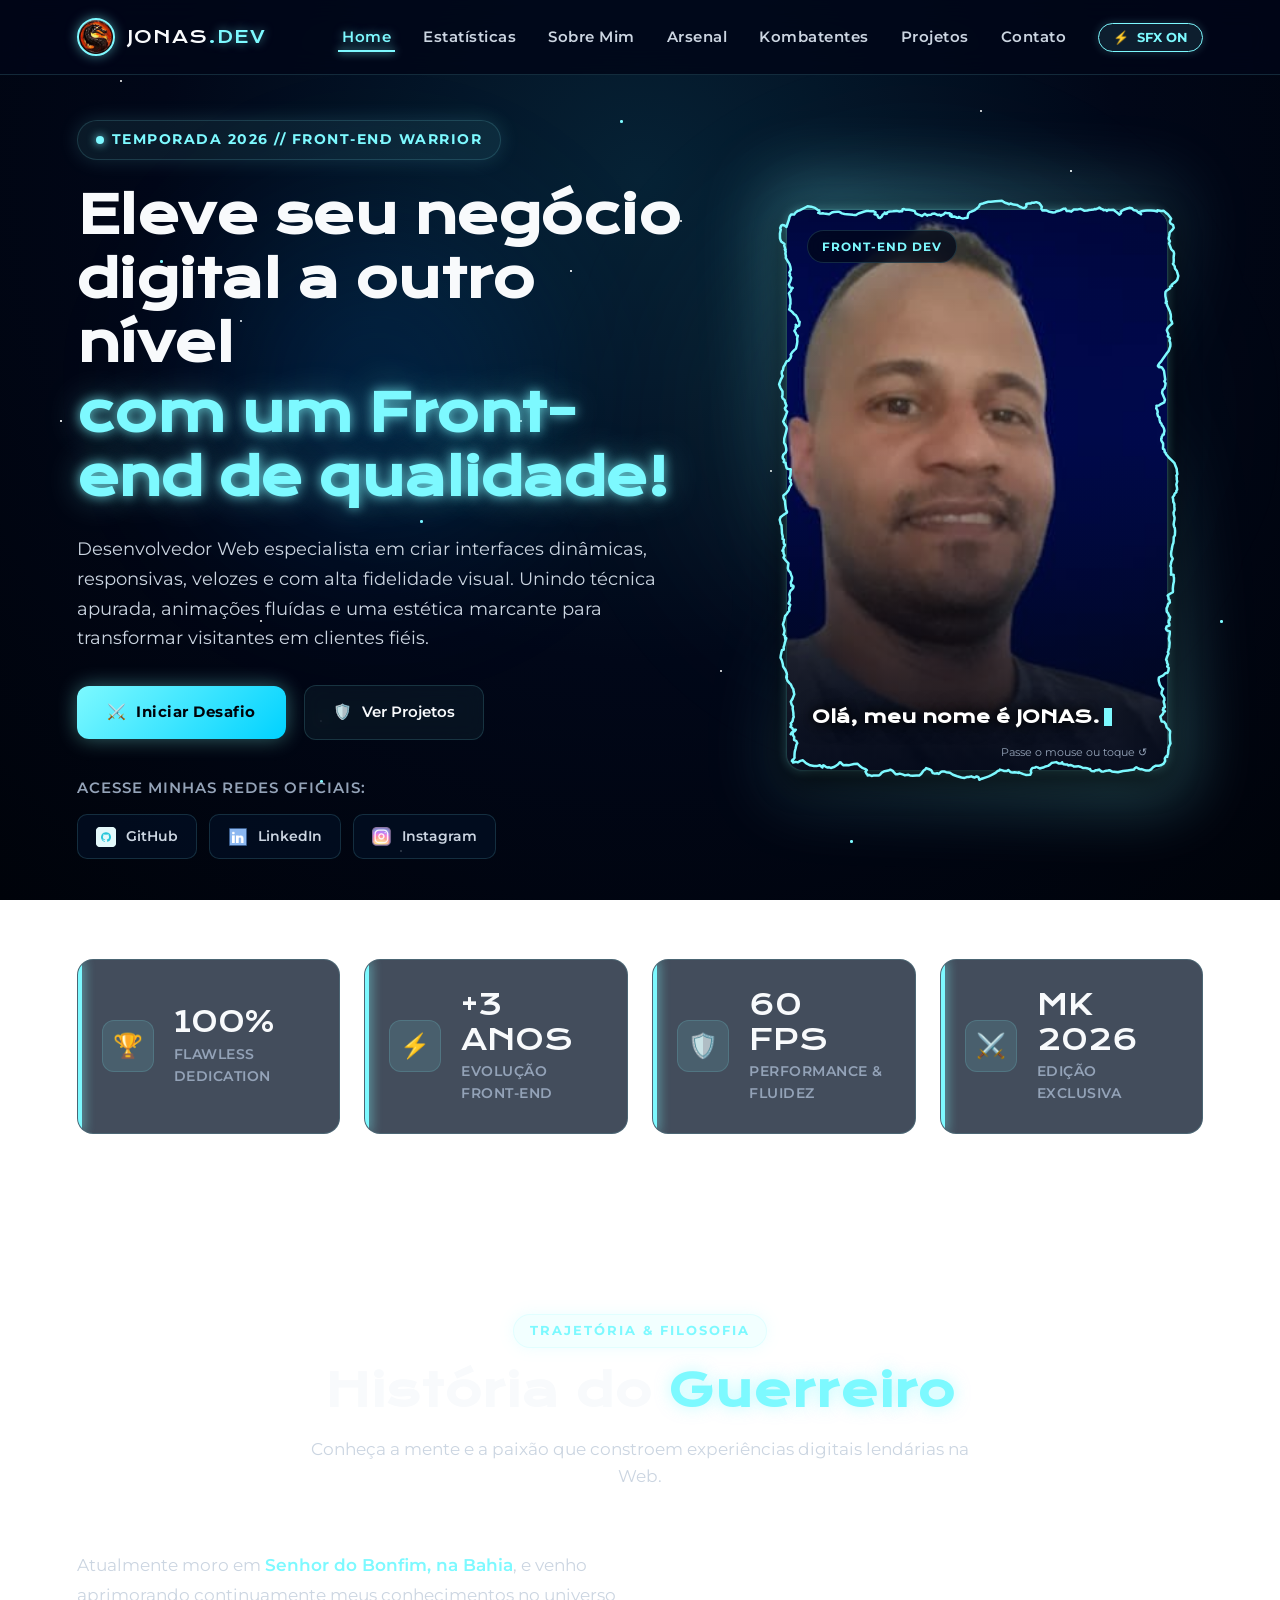
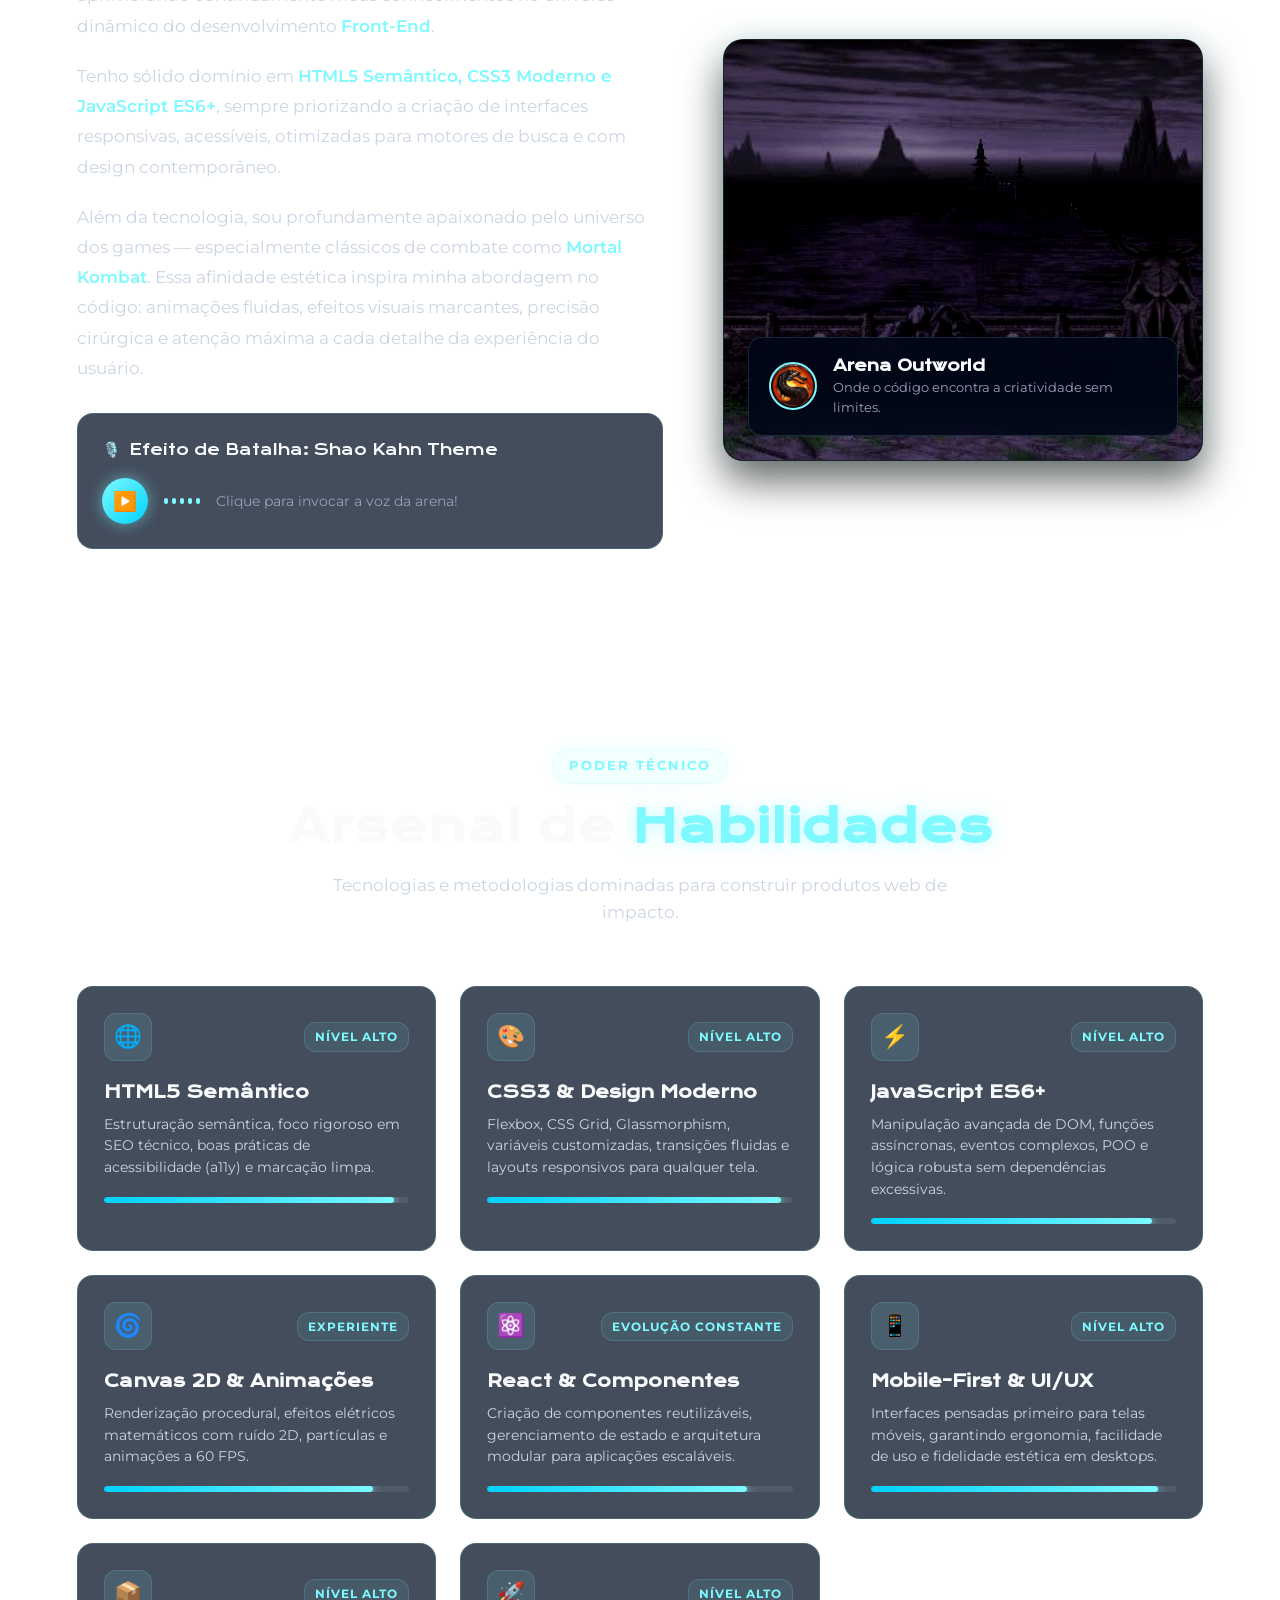
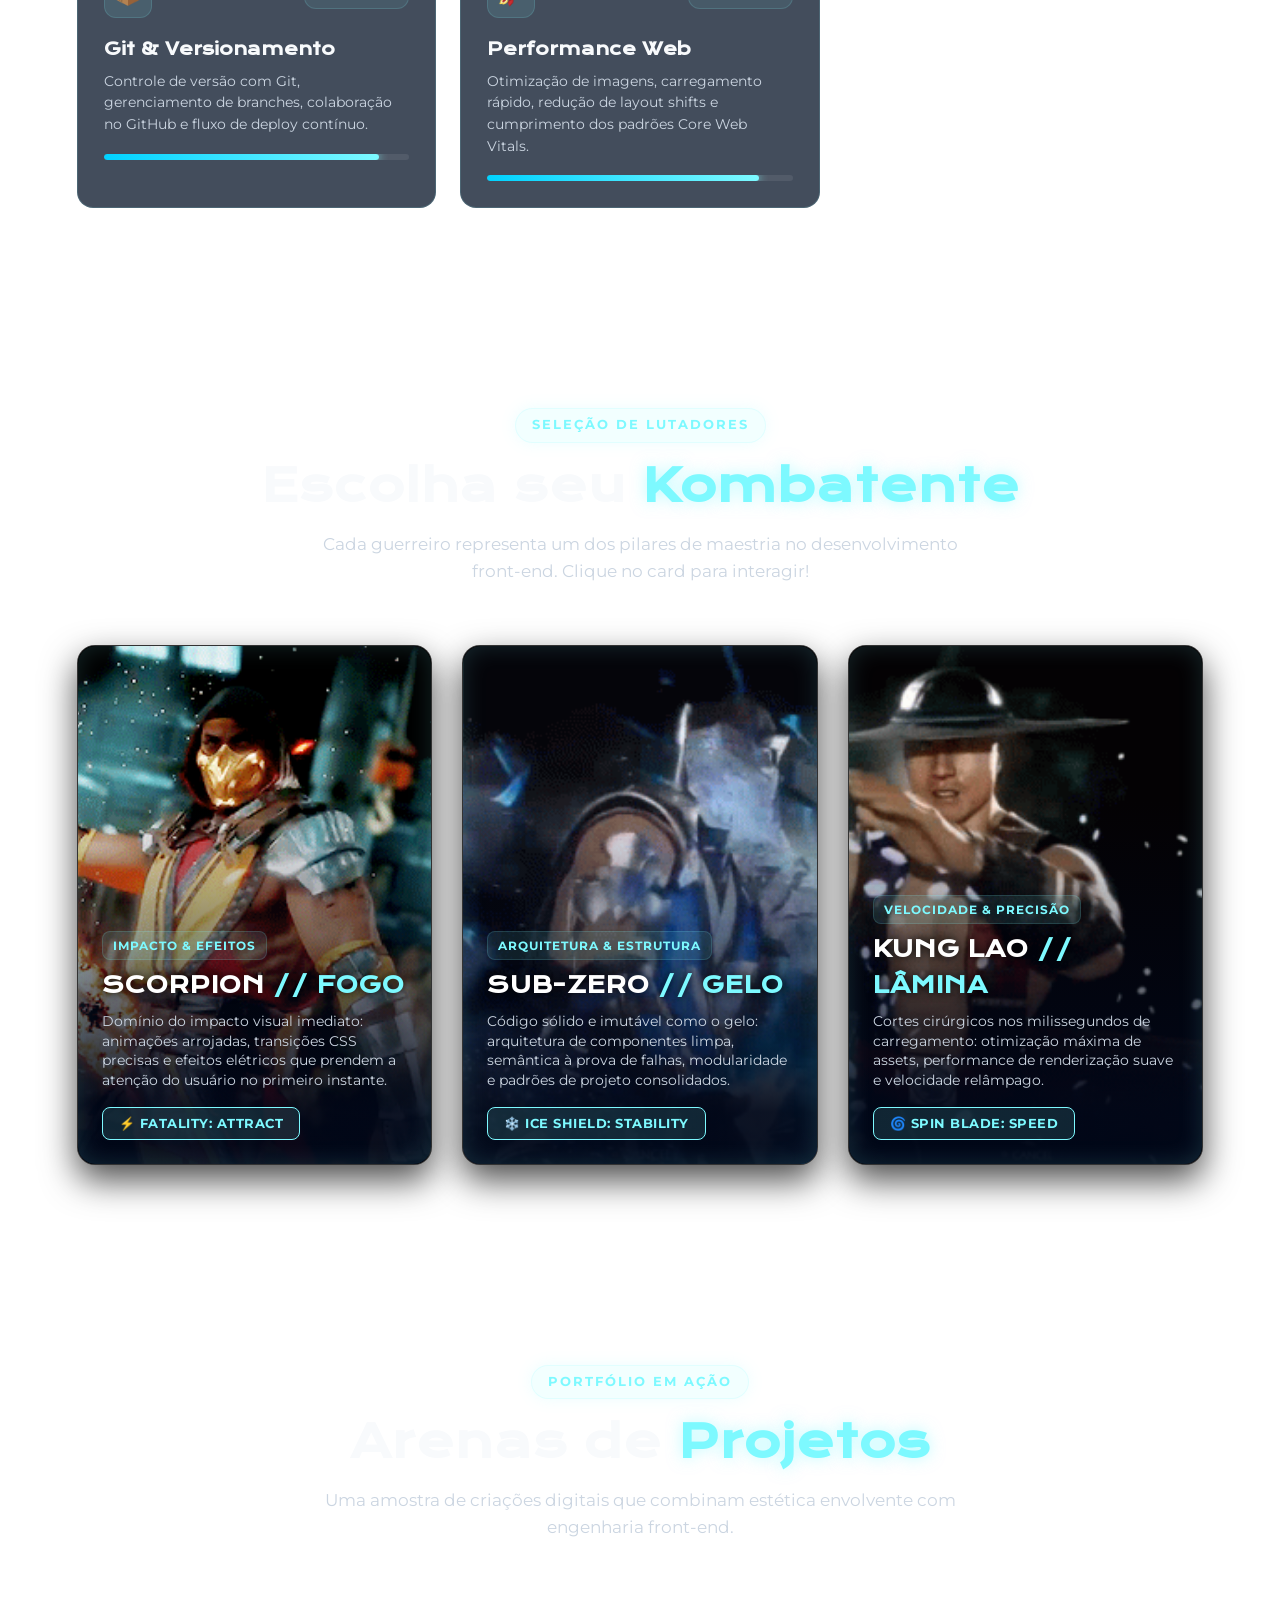
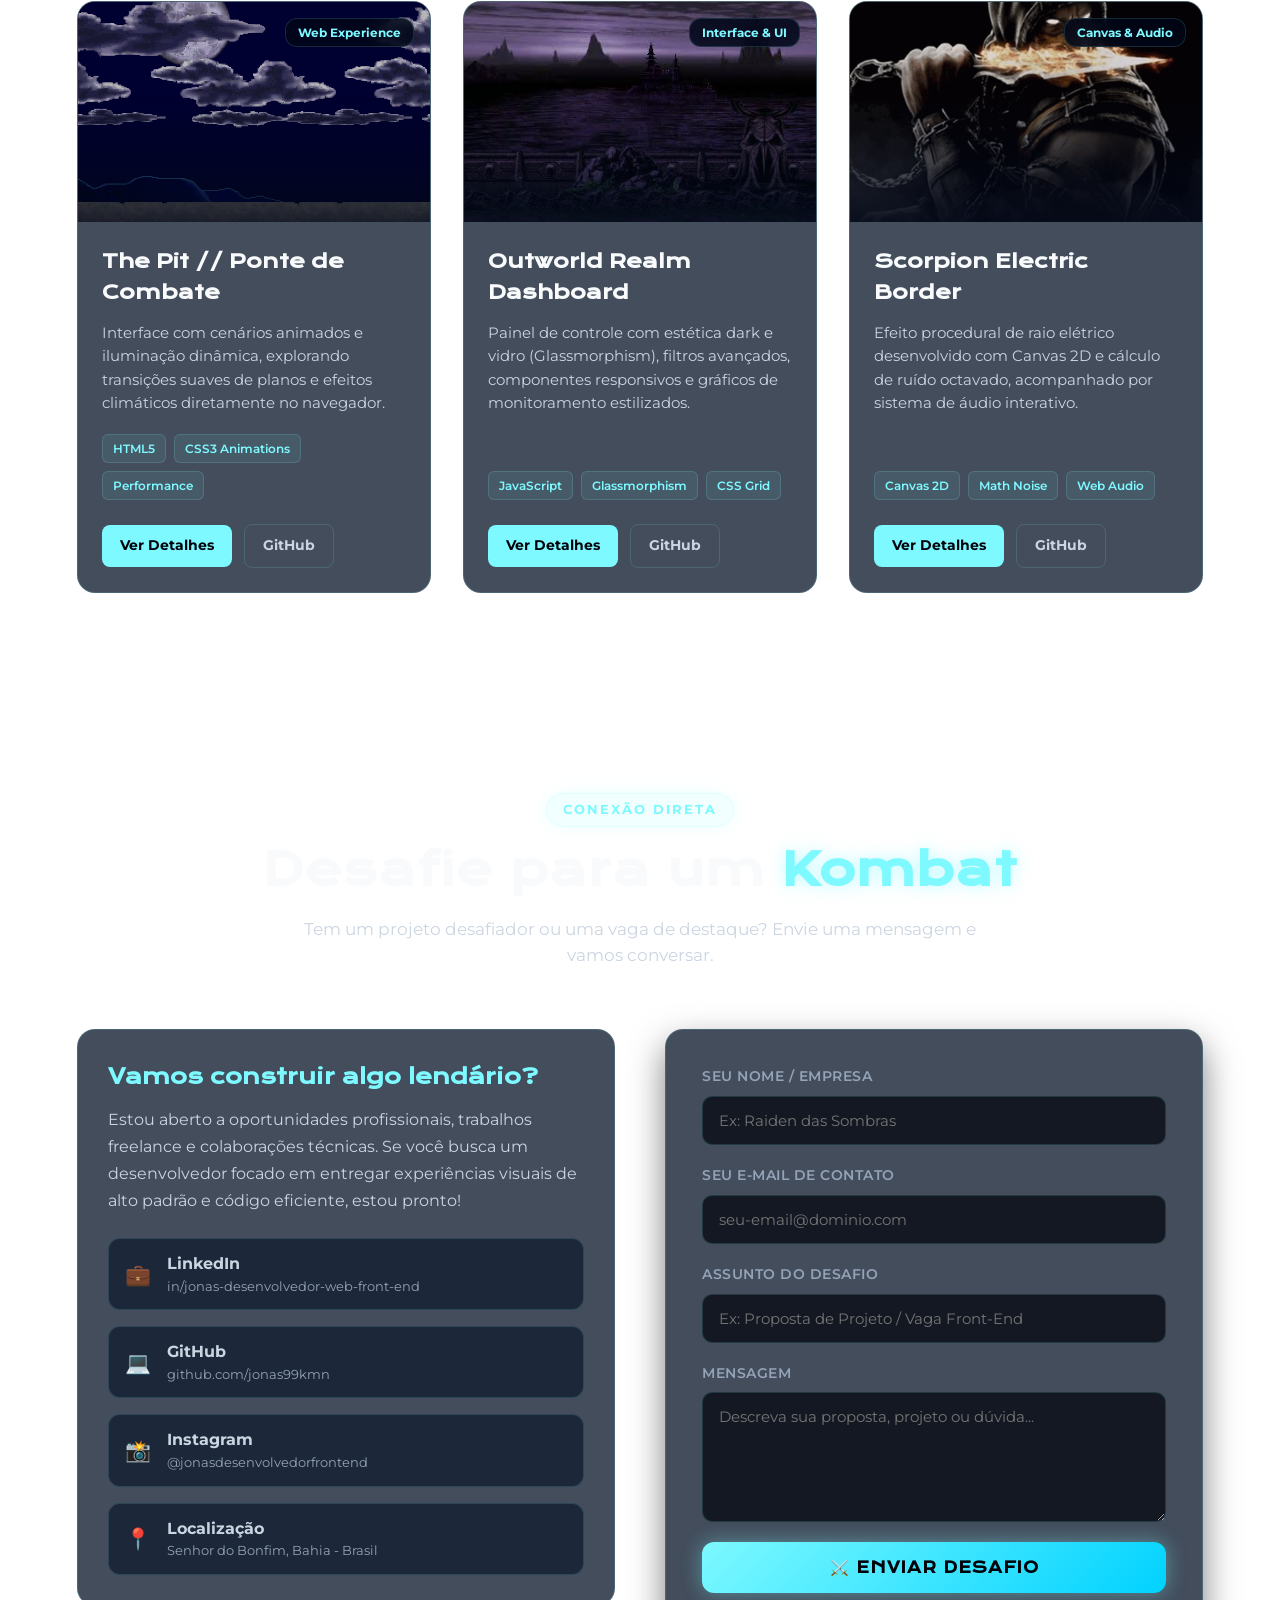
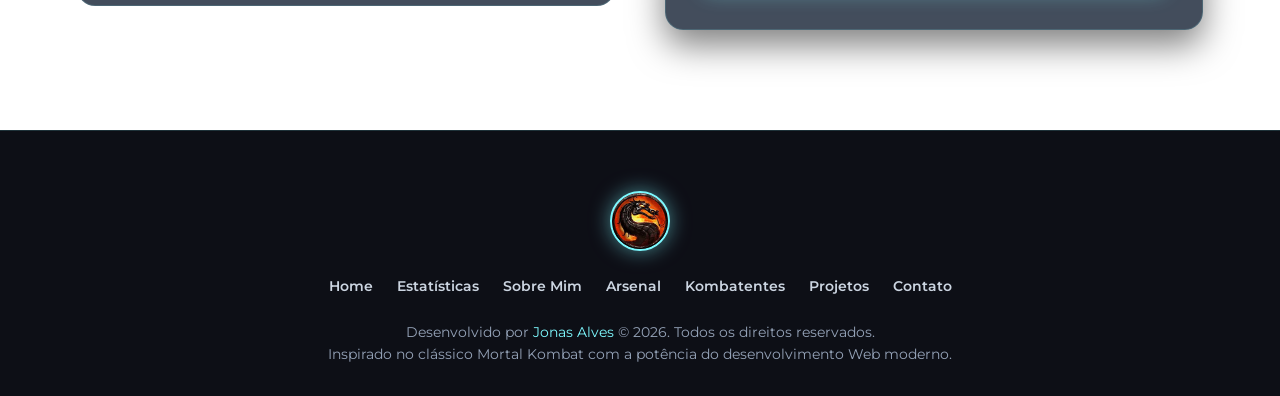
==== index.html @ 11b697b3 "feat: landing page e portfolio Mortal Kombat 2026 Edition" ====
<!DOCTYPE html>
<html lang="pt-BR">

<head>
    <meta charset="UTF-8">
    <meta name="viewport" content="width=device-width, initial-scale=1.0">
    <meta name="description" content="Landing Page e Portfólio de Jonas Alves - Desenvolvedor Web Front-End. Interfaces modernas, animações em Canvas e tema Mortal Kombat 2026.">
    <meta name="keywords" content="Desenvolvedor Front-End, Jonas Alves, Landing Page, Mortal Kombat, Web Developer, HTML, CSS, JavaScript, Canvas">
    <meta name="author" content="Jonas Alves">

    <title>Jonas Alves | Front-End Developer // Mortal Kombat Edition</title>

    <!-- Folha de Estilos -->
    <link rel="stylesheet" href="./styles/styles.css">

    <!-- Fontes do Google -->
    <link rel="preconnect" href="https://fonts.googleapis.com">
    <link rel="preconnect" href="https://fonts.gstatic.com" crossorigin>
    <link href="https://fonts.googleapis.com/css2?family=Krona+One&family=Montserrat:wght@400;500;600;700;800&display=swap" rel="stylesheet">
</head>

<body id="top">

    <!-- =====================================================
         FUNDO VISUAL: ESTRELAS E AMBIENTAÇÃO DE LUZES
    ====================================================== -->
    <div class="background-animation">
        <div id="stars"></div>
        <div id="stars2"></div>
        <div id="stars3"></div>
    </div>
    <div class="ambient-lights"></div>


    <!-- =====================================================
         CABEÇALHO / NAVBAR FIXA
    ====================================================== -->
    <header class="cabecalho">

        <a href="#top" class="cabecalho__brand">
            <div class="brand-emblem">
                <img src="./mortalk/simbolo dragao.jpeg" alt="Símbolo do Dragão Mortal Kombat">
            </div>
            <div class="brand-title">
                JONAS<span>.DEV</span>
            </div>
        </a>

        <nav class="cabecalho__nav">
            <ul class="cabecalho__menu">
                <li><a class="cabecalho__menu__link active" href="#home">Home</a></li>
                <li><a class="cabecalho__menu__link" href="#stats">Estatísticas</a></li>
                <li><a class="cabecalho__menu__link" href="#sobre">Sobre Mim</a></li>
                <li><a class="cabecalho__menu__link" href="#skills">Arsenal</a></li>
                <li><a class="cabecalho__menu__link" href="#kombatentes">Kombatentes</a></li>
                <li><a class="cabecalho__menu__link" href="#projetos">Projetos</a></li>
                <li><a class="cabecalho__menu__link" href="#contato">Contato</a></li>
            </ul>

            <div class="cabecalho__actions">
                <button class="btn-audio-toggle" type="button" aria-label="Alternar Efeitos Sonoros">
                    <span>⚡</span> SFX ON
                </button>

                <button class="btn-mobile-toggle" type="button" aria-label="Abrir Menu">
                    <span></span>
                    <span></span>
                    <span></span>
                </button>
            </div>
        </nav>

    </header>


    <!-- =====================================================
         CONTEÚDO PRINCIPAL
    ====================================================== -->
    <main>

        <!-- =================================================
             1. HERO SECTION (APRESENTAÇÃO + BORDA ELÉTRICA)
        ================================================== -->
        <section class="hero-section" id="home">
            <div class="hero-grid">

                <!-- CONTEÚDO TEXTUAL -->
                <div class="hero-content">

                    <div class="hero-badge-container">
                        <div class="hero-badge">
                            <span class="pulse-dot"></span>
                            TEMPORADA 2026 // FRONT-END WARRIOR
                        </div>
                    </div>

                    <h1 class="hero-title">
                        Eleve seu negócio digital a outro nível
                        <span class="titulo-destaque">
                            com um Front-end de qualidade!
                        </span>
                    </h1>

                    <p class="hero-description">
                        Desenvolvedor Web especialista em criar interfaces dinâmicas, responsivas, velozes e com alta fidelidade visual. Unindo técnica apurada, animações fluídas e uma estética marcante para transformar visitantes em clientes fiéis.
                    </p>

                    <div class="hero-actions">
                        <a href="#contato" class="btn-primary">
                            <span>⚔️</span> Iniciar Desafio
                        </a>
                        <a href="#projetos" class="btn-secondary">
                            <span>🛡️</span> Ver Projetos
                        </a>
                    </div>

                    <div class="hero-socials">
                        <span class="hero-socials-title">Acesse minhas redes oficiais:</span>
                        <div class="hero-socials-links">
                            <a class="social-pill" href="https://github.com/jonas99kmn" target="_blank" rel="noopener noreferrer">
                                <img src="./assets/github-32.png" alt="GitHub">
                                GitHub
                            </a>

                            <a class="social-pill" href="https://www.linkedin.com/in/jonas-desenvolvedor-web-front-end/" target="_blank" rel="noopener noreferrer">
                                <img src="./assets/linkedin-30.png" alt="LinkedIn">
                                LinkedIn
                            </a>

                            <a class="social-pill" href="https://www.instagram.com/jonasdesenvolvedorfrontend/" target="_blank" rel="noopener noreferrer">
                                <img src="./assets/instagram-30.png" alt="Instagram">
                                Instagram
                            </a>
                        </div>
                    </div>

                </div>

                <!-- CARD 3D INTERATIVO COM BORDA ELÉTRICA -->
                <div class="hero-visual">
                    <div class="electric-border">

                        <!-- CANVAS DA BORDA ELÉTRICA COM PROCEDURAL NOISE -->
                        <div class="eb-canvas-container">
                            <canvas class="eb-canvas"></canvas>
                        </div>

                        <!-- CAMADAS DE BRILHO NEON -->
                        <div class="eb-layers">
                            <div class="eb-glow-1"></div>
                            <div class="eb-glow-2"></div>
                            <div class="eb-background-glow"></div>
                        </div>

                        <!-- CONTEÚDO DO CARD FLIP -->
                        <div class="eb-content">
                            <div class="box" title="Toque ou passe o mouse para virar">
                                <div class="box__content">

                                    <!-- FRENTE: FOTO DO JONAS -->
                                    <div class="box__front">
                                        <img class="imagem__js" src="./assets/jonas-img2b.jpg" alt="Foto de Jonas Alves - Front-End Developer">
                                        <div class="card-overlay"></div>
                                        <div class="card-badge">FRONT-END DEV</div>
                                        <h2 class="tex_animação"></h2>
                                        <span class="card-hint">Passe o mouse ou toque ↺</span>
                                    </div>

                                    <!-- VERSO: SCORPION KOMBAT -->
                                    <div class="box__back">
                                        <img class="imagem__sc" src="./assets/scorpion2_ (1).jpg" alt="Scorpion - Mortal Kombat">
                                        <div class="card-overlay"></div>
                                        <div class="card-badge" style="color: var(--cor-mk-gold); border-color: rgba(255, 184, 0, 0.4);">SCORPION MODE</div>
                                        <h2 class="tex_back" style="color: var(--cor-mk-gold);">GET OVER HERE!</h2>
                                        <span class="card-hint">Flawless Execution ⚡</span>
                                    </div>

                                </div>
                            </div>
                        </div>

                    </div>
                </div>

            </div>
        </section>


        <!-- =================================================
             2. KOMBAT STATS // ESTATÍSTICAS DE COMBATE
        ================================================== -->
        <section class="stats-section" id="stats">
            <div class="stats-grid">

                <div class="stat-card">
                    <div class="stat-icon">🏆</div>
                    <div class="stat-info">
                        <span class="stat-number">100%</span>
                        <span class="stat-label">Flawless Dedication</span>
                    </div>
                </div>

                <div class="stat-card">
                    <div class="stat-icon">⚡</div>
                    <div class="stat-info">
                        <span class="stat-number">+3 ANOS</span>
                        <span class="stat-label">Evolução Front-End</span>
                    </div>
                </div>

                <div class="stat-card">
                    <div class="stat-icon">🛡️</div>
                    <div class="stat-info">
                        <span class="stat-number">60 FPS</span>
                        <span class="stat-label">Performance & Fluidez</span>
                    </div>
                </div>

                <div class="stat-card">
                    <div class="stat-icon">⚔️</div>
                    <div class="stat-info">
                        <span class="stat-number">MK 2026</span>
                        <span class="stat-label">Edição Exclusiva</span>
                    </div>
                </div>

            </div>
        </section>


        <!-- =================================================
             3. SOBRE MIM // HISTÓRIA DO GUERREIRO
        ================================================== -->
        <section class="section-container" id="sobre">
            <div class="section-header">
                <span class="section-badge">Trajetória & Filosofia</span>
                <h2 class="section-title">História do <span>Guerreiro</span></h2>
                <p class="section-description">
                    Conheça a mente e a paixão que constroem experiências digitais lendárias na Web.
                </p>
            </div>

            <div class="about-grid">

                <div class="about-text-content">
                    <p class="about-paragraph">
                        Atualmente moro em <strong>Senhor do Bonfim, na Bahia</strong>, e venho aprimorando continuamente meus conhecimentos no universo dinâmico do desenvolvimento <strong>Front-End</strong>.
                    </p>

                    <p class="about-paragraph">
                        Tenho sólido domínio em <strong>HTML5 Semântico, CSS3 Moderno e JavaScript ES6+</strong>, sempre priorizando a criação de interfaces responsivas, acessíveis, otimizadas para motores de busca e com design contemporâneo.
                    </p>

                    <p class="about-paragraph">
                        Além da tecnologia, sou profundamente apaixonado pelo universo dos games — especialmente clássicos de combate como <strong>Mortal Kombat</strong>. Essa afinidade estética inspira minha abordagem no código: animações fluidas, efeitos visuais marcantes, precisão cirúrgica e atenção máxima a cada detalhe da experiência do usuário.
                    </p>

                    <!-- CONTROLE DE ÁUDIO TEMÁTICO INTEGRADO -->
                    <div class="about-audio-card">
                        <div class="audio-header">
                            <div class="audio-title">
                                <span>🎙️</span> Efeito de Batalha: Shao Kahn Theme
                            </div>
                        </div>

                        <div class="audio-controls-custom">
                            <button class="btn-play-sfx" id="btnPlaySfx" type="button" title="Tocar Som do Shao Kahn">
                                ▶️
                            </button>
                            <div class="audio-sound-wave">
                                <span></span><span></span><span></span><span></span><span></span>
                            </div>
                            <span style="font-size: 0.85rem; color: var(--text-muted);">
                                Clique para invocar a voz da arena!
                            </span>
                        </div>
                    </div>
                </div>

                <div class="about-visual-card">
                    <img class="bg-scenery" src="./mortalk/castelo.jpeg" alt="Cenário do Castelo Mortal Kombat">
                    
                    <div class="about-card-badge">
                        <div class="dragon-logo-mini">
                            <img src="./mortalk/simbolo dragao.jpeg" alt="Dragão MK">
                        </div>
                        <div class="about-badge-text">
                            <h4>Arena Outworld</h4>
                            <p>Onde o código encontra a criatividade sem limites.</p>
                        </div>
                    </div>
                </div>

            </div>
        </section>


        <!-- =================================================
             4. ARSENAL DE HABILIDADES // SKILLS MATRIX
        ================================================== -->
        <section class="section-container" id="skills">
            <div class="section-header">
                <span class="section-badge">Poder Técnico</span>
                <h2 class="section-title">Arsenal de <span>Habilidades</span></h2>
                <p class="section-description">
                    Tecnologias e metodologias dominadas para construir produtos web de impacto.
                </p>
            </div>

            <div class="skills-grid">

                <div class="skill-card">
                    <div class="skill-icon-header">
                        <div class="skill-icon">🌐</div>
                        <span class="skill-level-badge">NÍVEL ALTO</span>
                    </div>
                    <h3 class="skill-title">HTML5 Semântico</h3>
                    <p class="skill-desc">Estruturação semântica, foco rigoroso em SEO técnico, boas práticas de acessibilidade (a11y) e marcação limpa.</p>
                    <div class="skill-power-bar">
                        <div class="skill-power-fill" style="width: 95%;"></div>
                    </div>
                </div>

                <div class="skill-card">
                    <div class="skill-icon-header">
                        <div class="skill-icon">🎨</div>
                        <span class="skill-level-badge">NÍVEL ALTO</span>
                    </div>
                    <h3 class="skill-title">CSS3 & Design Moderno</h3>
                    <p class="skill-desc">Flexbox, CSS Grid, Glassmorphism, variáveis customizadas, transições fluidas e layouts responsivos para qualquer tela.</p>
                    <div class="skill-power-bar">
                        <div class="skill-power-fill" style="width: 96%;"></div>
                    </div>
                </div>

                <div class="skill-card">
                    <div class="skill-icon-header">
                        <div class="skill-icon">⚡</div>
                        <span class="skill-level-badge">NÍVEL ALTO</span>
                    </div>
                    <h3 class="skill-title">JavaScript ES6+</h3>
                    <p class="skill-desc">Manipulação avançada de DOM, funções assíncronas, eventos complexos, POO e lógica robusta sem dependências excessivas.</p>
                    <div class="skill-power-bar">
                        <div class="skill-power-fill" style="width: 92%;"></div>
                    </div>
                </div>

                <div class="skill-card">
                    <div class="skill-icon-header">
                        <div class="skill-icon">🌀</div>
                        <span class="skill-level-badge">EXPERIENTE</span>
                    </div>
                    <h3 class="skill-title">Canvas 2D & Animações</h3>
                    <p class="skill-desc">Renderização procedural, efeitos elétricos matemáticos com ruído 2D, partículas e animações a 60 FPS.</p>
                    <div class="skill-power-bar">
                        <div class="skill-power-fill" style="width: 88%;"></div>
                    </div>
                </div>

                <div class="skill-card">
                    <div class="skill-icon-header">
                        <div class="skill-icon">⚛️</div>
                        <span class="skill-level-badge">EVOLUÇÃO CONSTANTE</span>
                    </div>
                    <h3 class="skill-title">React & Componentes</h3>
                    <p class="skill-desc">Criação de componentes reutilizáveis, gerenciamento de estado e arquitetura modular para aplicações escaláveis.</p>
                    <div class="skill-power-bar">
                        <div class="skill-power-fill" style="width: 85%;"></div>
                    </div>
                </div>

                <div class="skill-card">
                    <div class="skill-icon-header">
                        <div class="skill-icon">📱</div>
                        <span class="skill-level-badge">NÍVEL ALTO</span>
                    </div>
                    <h3 class="skill-title">Mobile-First & UI/UX</h3>
                    <p class="skill-desc">Interfaces pensadas primeiro para telas móveis, garantindo ergonomia, facilidade de uso e fidelidade estética em desktops.</p>
                    <div class="skill-power-bar">
                        <div class="skill-power-fill" style="width: 94%;"></div>
                    </div>
                </div>

                <div class="skill-card">
                    <div class="skill-icon-header">
                        <div class="skill-icon">📦</div>
                        <span class="skill-level-badge">NÍVEL ALTO</span>
                    </div>
                    <h3 class="skill-title">Git & Versionamento</h3>
                    <p class="skill-desc">Controle de versão com Git, gerenciamento de branches, colaboração no GitHub e fluxo de deploy contínuo.</p>
                    <div class="skill-power-bar">
                        <div class="skill-power-fill" style="width: 90%;"></div>
                    </div>
                </div>

                <div class="skill-card">
                    <div class="skill-icon-header">
                        <div class="skill-icon">🚀</div>
                        <span class="skill-level-badge">NÍVEL ALTO</span>
                    </div>
                    <h3 class="skill-title">Performance Web</h3>
                    <p class="skill-desc">Otimização de imagens, carregamento rápido, redução de layout shifts e cumprimento dos padrões Core Web Vitals.</p>
                    <div class="skill-power-bar">
                        <div class="skill-power-fill" style="width: 89%;"></div>
                    </div>
                </div>

            </div>
        </section>


        <!-- =================================================
             5. ESCOLHA SEU KOMBATENTE // ROSTER INTERATIVO
        ================================================== -->
        <section class="section-container" id="kombatentes">
            <div class="section-header">
                <span class="section-badge">Seleção de Lutadores</span>
                <h2 class="section-title">Escolha seu <span>Kombatente</span></h2>
                <p class="section-description">
                    Cada guerreiro representa um dos pilares de maestria no desenvolvimento front-end. Clique no card para interagir!
                </p>
            </div>

            <div class="roster-grid">

                <!-- CARD SCORPION -->
                <article class="roster-card" data-fighter="scorpion" title="Clique para ouvir o som do Scorpion!">
                    <div class="roster-card-bg">
                        <img class="roster-gif" src="./mortalk/scorpionkk.gif" alt="Scorpion de Mortal Kombat em pose de combate">
                    </div>
                    <div class="roster-overlay"></div>
                    <div class="roster-info">
                        <span class="roster-role-badge">Impacto & Efeitos</span>
                        <h3 class="roster-fighter-name">SCORPION <span>// FOGO</span></h3>
                        <p class="roster-specialty">
                            Domínio do impacto visual imediato: animações arrojadas, transições CSS precisas e efeitos elétricos que prendem a atenção do usuário no primeiro instante.
                        </p>
                        <button class="roster-action-btn" type="button">
                            ⚡ FATALITY: ATTRACT
                        </button>
                    </div>
                </article>

                <!-- CARD SUB-ZERO -->
                <article class="roster-card" data-fighter="subzero" title="Clique para interagir com o Sub-Zero!">
                    <div class="roster-card-bg">
                        <img class="roster-gif" src="./mortalk/sub-zero.gif" alt="Sub-Zero de Mortal Kombat desferindo golpe congelante">
                    </div>
                    <div class="roster-overlay"></div>
                    <div class="roster-info">
                        <span class="roster-role-badge">Arquitetura & Estrutura</span>
                        <h3 class="roster-fighter-name">SUB-ZERO <span>// GELO</span></h3>
                        <p class="roster-specialty">
                            Código sólido e imutável como o gelo: arquitetura de componentes limpa, semântica à prova de falhas, modularidade e padrões de projeto consolidados.
                        </p>
                        <button class="roster-action-btn" type="button">
                            ❄️ ICE SHIELD: STABILITY
                        </button>
                    </div>
                </article>

                <!-- CARD KUNG LAO -->
                <article class="roster-card" data-fighter="kunglao" title="Clique para interagir com o Kung Lao!">
                    <div class="roster-card-bg">
                        <img class="roster-gif" src="./mortalk/kung lao.gif" alt="Kung Lao de Mortal Kombat girando com lâminas afiadas">
                    </div>
                    <div class="roster-overlay"></div>
                    <div class="roster-info">
                        <span class="roster-role-badge">Velocidade & Precisão</span>
                        <h3 class="roster-fighter-name">KUNG LAO <span>// LÂMINA</span></h3>
                        <p class="roster-specialty">
                            Cortes cirúrgicos nos milissegundos de carregamento: otimização máxima de assets, performance de renderização suave e velocidade relâmpago.
                        </p>
                        <button class="roster-action-btn" type="button">
                            🌀 SPIN BLADE: SPEED
                        </button>
                    </div>
                </article>

            </div>
        </section>


        <!-- =================================================
             6. PROJETOS EM DESTAQUE // ARENAS
        ================================================== -->
        <section class="section-container" id="projetos">
            <div class="section-header">
                <span class="section-badge">Portfólio em Ação</span>
                <h2 class="section-title">Arenas de <span>Projetos</span></h2>
                <p class="section-description">
                    Uma amostra de criações digitais que combinam estética envolvente com engenharia front-end.
                </p>
            </div>

            <div class="projects-grid">

                <!-- PROJETO 1 -->
                <div class="project-card">
                    <div class="project-thumbnail">
                        <img src="./mortalk/ponte.gif" alt="The Pit - Ponte em Chamas">
                        <div class="project-overlay"></div>
                        <span class="project-category-badge">Web Experience</span>
                    </div>
                    <div class="project-content">
                        <h3 class="project-title">The Pit // Ponte de Combate</h3>
                        <p class="project-description">
                            Interface com cenários animados e iluminação dinâmica, explorando transições suaves de planos e efeitos climáticos diretamente no navegador.
                        </p>
                        <div class="project-tags">
                            <span class="tech-tag">HTML5</span>
                            <span class="tech-tag">CSS3 Animations</span>
                            <span class="tech-tag">Performance</span>
                        </div>
                        <div class="project-actions">
                            <a href="#home" class="btn-project primary">Ver Detalhes</a>
                            <a href="https://github.com/jonas99kmn" target="_blank" rel="noopener noreferrer" class="btn-project outline">GitHub</a>
                        </div>
                    </div>
                </div>

                <!-- PROJETO 2 -->
                <div class="project-card">
                    <div class="project-thumbnail">
                        <img src="./mortalk/castelo.jpeg" alt="Outworld Castle Dashboard">
                        <div class="project-overlay"></div>
                        <span class="project-category-badge">Interface & UI</span>
                    </div>
                    <div class="project-content">
                        <h3 class="project-title">Outworld Realm Dashboard</h3>
                        <p class="project-description">
                            Painel de controle com estética dark e vidro (Glassmorphism), filtros avançados, componentes responsivos e gráficos de monitoramento estilizados.
                        </p>
                        <div class="project-tags">
                            <span class="tech-tag">JavaScript</span>
                            <span class="tech-tag">Glassmorphism</span>
                            <span class="tech-tag">CSS Grid</span>
                        </div>
                        <div class="project-actions">
                            <a href="#home" class="btn-project primary">Ver Detalhes</a>
                            <a href="https://github.com/jonas99kmn" target="_blank" rel="noopener noreferrer" class="btn-project outline">GitHub</a>
                        </div>
                    </div>
                </div>

                <!-- PROJETO 3 -->
                <div class="project-card">
                    <div class="project-thumbnail">
                        <img src="./mortalk/scorpion1.gif" alt="Scorpion Fire Stance">
                        <div class="project-overlay"></div>
                        <span class="project-category-badge">Canvas & Audio</span>
                    </div>
                    <div class="project-content">
                        <h3 class="project-title">Scorpion Electric Border</h3>
                        <p class="project-description">
                            Efeito procedural de raio elétrico desenvolvido com Canvas 2D e cálculo de ruído octavado, acompanhado por sistema de áudio interativo.
                        </p>
                        <div class="project-tags">
                            <span class="tech-tag">Canvas 2D</span>
                            <span class="tech-tag">Math Noise</span>
                            <span class="tech-tag">Web Audio</span>
                        </div>
                        <div class="project-actions">
                            <a href="#home" class="btn-project primary">Ver Detalhes</a>
                            <a href="https://github.com/jonas99kmn" target="_blank" rel="noopener noreferrer" class="btn-project outline">GitHub</a>
                        </div>
                    </div>
                </div>

            </div>
        </section>


        <!-- =================================================
             7. CONTATO // DESAFIE PARA UM KOMBAT
        ================================================== -->
        <section class="section-container" id="contato">
            <div class="section-header">
                <span class="section-badge">Conexão Direta</span>
                <h2 class="section-title">Desafie para um <span>Kombat</span></h2>
                <p class="section-description">
                    Tem um projeto desafiador ou uma vaga de destaque? Envie uma mensagem e vamos conversar.
                </p>
            </div>

            <div class="contact-grid">

                <!-- PAINEL INFORMATIVO -->
                <div class="contact-info-panel">
                    <div class="contact-highlight-card">
                        <h3>Vamos construir algo lendário?</h3>
                        <p>
                            Estou aberto a oportunidades profissionais, trabalhos freelance e colaborações técnicas. Se você busca um desenvolvedor focado em entregar experiências visuais de alto padrão e código eficiente, estou pronto!
                        </p>

                        <div class="contact-methods">
                            <a class="contact-method-item" href="https://www.linkedin.com/in/jonas-desenvolvedor-web-front-end/" target="_blank" rel="noopener noreferrer">
                                <span class="contact-method-icon">💼</span>
                                <div>
                                    <strong>LinkedIn</strong>
                                    <div style="font-size: 0.8rem; color: var(--text-muted);">in/jonas-desenvolvedor-web-front-end</div>
                                </div>
                            </a>

                            <a class="contact-method-item" href="https://github.com/jonas99kmn" target="_blank" rel="noopener noreferrer">
                                <span class="contact-method-icon">💻</span>
                                <div>
                                    <strong>GitHub</strong>
                                    <div style="font-size: 0.8rem; color: var(--text-muted);">github.com/jonas99kmn</div>
                                </div>
                            </a>

                            <a class="contact-method-item" href="https://www.instagram.com/jonasdesenvolvedorfrontend/" target="_blank" rel="noopener noreferrer">
                                <span class="contact-method-icon">📸</span>
                                <div>
                                    <strong>Instagram</strong>
                                    <div style="font-size: 0.8rem; color: var(--text-muted);">@jonasdesenvolvedorfrontend</div>
                                </div>
                            </a>

                            <div class="contact-method-item">
                                <span class="contact-method-icon">📍</span>
                                <div>
                                    <strong>Localização</strong>
                                    <div style="font-size: 0.8rem; color: var(--text-muted);">Senhor do Bonfim, Bahia - Brasil</div>
                                </div>
                            </div>
                        </div>
                    </div>
                </div>

                <!-- FORMULÁRIO INTERATIVO -->
                <div class="contact-form-panel">
                    <form id="kombatContactForm">
                        <div class="form-group">
                            <label for="nome">Seu Nome / Empresa</label>
                            <input class="form-input" type="text" id="nome" name="nome" placeholder="Ex: Raiden das Sombras" required>
                        </div>

                        <div class="form-group">
                            <label for="email">Seu E-mail de Contato</label>
                            <input class="form-input" type="email" id="email" name="email" placeholder="seu-email@dominio.com" required>
                        </div>

                        <div class="form-group">
                            <label for="assunto">Assunto do Desafio</label>
                            <input class="form-input" type="text" id="assunto" name="assunto" placeholder="Ex: Proposta de Projeto / Vaga Front-End" required>
                        </div>

                        <div class="form-group">
                            <label for="mensagem">Mensagem</label>
                            <textarea class="form-textarea" id="mensagem" name="mensagem" placeholder="Descreva sua proposta, projeto ou dúvida..." required></textarea>
                        </div>

                        <button class="btn-submit-form" type="submit">
                            ⚔️ ENVIAR DESAFIO
                        </button>

                        <div class="form-success-message" id="formSuccessMsg"></div>
                    </form>
                </div>

            </div>
        </section>

    </main>


    <!-- =====================================================
         FOOTER // RODAPÉ ÉPICO
    ====================================================== -->
    <footer class="footer-mk">
        <div class="footer-content">
            <div class="footer-dragon">
                <img src="./mortalk/simbolo dragao.jpeg" alt="Dragão Mortal Kombat">
            </div>

            <nav class="footer-nav">
                <a href="#home">Home</a>
                <a href="#stats">Estatísticas</a>
                <a href="#sobre">Sobre Mim</a>
                <a href="#skills">Arsenal</a>
                <a href="#kombatentes">Kombatentes</a>
                <a href="#projetos">Projetos</a>
                <a href="#contato">Contato</a>
            </nav>

            <p class="footer-credits">
                Desenvolvido por <span>Jonas Alves</span> &copy; 2026. Todos os direitos reservados.<br>
                Inspirado no clássico Mortal Kombat com a potência do desenvolvimento Web moderno.
            </p>
        </div>
    </footer>


    <!-- BOTÃO FLUTUANTE DE RETORNO AO TOPO -->
    <button class="btn-back-to-top" type="button" aria-label="Voltar ao início">
        ↑
    </button>


    <!-- =====================================================
         SCRIPTS
    ====================================================== -->
    <script src="./scripts/main.js"></script>

</body>

</html>
---- styles/styles.css ----
/* ==========================================================================
   PORTFOLIO & LANDING PAGE // MORTAL KOMBAT 2026 EDITION
   Desenvolvido para Jonas Alves - Web Front-End Developer
   ========================================================================== */

/* --------------------------------------------------------------------------
   1. RESET & VARIÁVEIS GLOBAIS
   -------------------------------------------------------------------------- */
:root {
    --bg-dark: #00030a;
    --bg-primary: #010718;
    --bg-radial: #062235;
    --bg-surface: rgba(4, 18, 38, 0.75);
    --bg-surface-hover: rgba(10, 32, 64, 0.85);
    
    --cor-neon: #7df9ff;
    --cor-neon-secondary: #00d2ff;
    --cor-neon-glow: rgba(125, 249, 255, 0.5);
    --cor-mk-gold: #ffb800;
    --cor-mk-red: #ff2a4b;
    
    --text-primary: #f8fafc;
    --text-secondary: #cbd5e1;
    --text-muted: #94a3b8;
    
    --border-subtle: rgba(125, 249, 255, 0.15);
    --border-hover: rgba(125, 249, 255, 0.7);
    
    --font-heading: 'Krona One', sans-serif;
    --font-body: 'Montserrat', sans-serif;
    
    --transition-fast: 0.25s ease;
    --transition-normal: 0.4s cubic-bezier(0.16, 1, 0.3, 1);
    --transition-bounce: 0.6s cubic-bezier(0.34, 1.56, 0.64, 1);
}

*, *::before, *::after {
    margin: 0;
    padding: 0;
    box-sizing: border-box;
}

html {
    scroll-behavior: smooth;
    font-size: 16px;
}

body {
    min-height: 100vh;
    background: radial-gradient(circle at 50% 20%, var(--bg-radial) 0%, var(--bg-primary) 50%, var(--bg-dark) 100%);
    background-attachment: fixed;
    color: var(--text-primary);
    font-family: var(--font-body);
    line-height: 1.6;
    overflow-x: hidden;
    position: relative;
    -webkit-font-smoothing: antialiased;
}

/* --------------------------------------------------------------------------
   2. AMBIENTE VISUAL // ESTRELAS, PARTÍCULAS E BRILHO
   -------------------------------------------------------------------------- */
.background-animation {
    position: fixed;
    inset: 0;
    width: 100%;
    height: 100%;
    pointer-events: none;
    z-index: 0;
    overflow: hidden;
}

#stars, #stars2, #stars3 {
    position: absolute;
    top: 0;
    left: 0;
    border-radius: 50%;
}

#stars {
    width: 2px;
    height: 2px;
    background: transparent;
    box-shadow: 
        120px 80px #fff, 240px 320px #fff, 380px 140px #fff, 520px 420px #fff,
        680px 220px #fff, 820px 520px #fff, 980px 110px #fff, 1120px 360px #fff,
        1280px 210px #fff, 1420px 460px #fff, 1540px 160px #fff, 260px 620px #fff,
        720px 670px #fff, 1020px 720px #fff, 400px 850px #fff, 1300px 920px #fff;
    animation: animStar 60s linear infinite;
}

#stars2 {
    width: 2.5px;
    height: 2.5px;
    background: transparent;
    box-shadow: 
        160px 260px var(--cor-neon), 420px 520px var(--cor-neon),
        620px 120px var(--cor-neon), 920px 320px var(--cor-neon),
        1220px 620px var(--cor-neon), 1470px 370px var(--cor-neon),
        320px 780px var(--cor-neon), 850px 840px var(--cor-neon);
    animation: animStar 100s linear infinite;
}

#stars3 {
    width: 1.5px;
    height: 1.5px;
    background: transparent;
    box-shadow: 
        60px 420px #fff, 320px 720px #fff, 570px 270px #fff,
        770px 470px #fff, 1070px 170px #fff, 1370px 720px #fff,
        200px 950px #fff, 650px 980px #fff;
    animation: animStar 140s linear infinite;
}

@keyframes animStar {
    from { transform: translateY(0); }
    to { transform: translateY(-1200px); }
}

.ambient-lights {
    position: fixed;
    inset: 0;
    pointer-events: none;
    z-index: 0;
}

.ambient-lights::before {
    content: "";
    position: absolute;
    top: 15%;
    left: 10%;
    width: 500px;
    height: 500px;
    background: radial-gradient(circle, rgba(0, 140, 255, 0.18) 0%, transparent 70%);
    border-radius: 50%;
    filter: blur(60px);
    animation: pulseLight 12s ease-in-out infinite alternate;
}

.ambient-lights::after {
    content: "";
    position: absolute;
    bottom: 20%;
    right: 5%;
    width: 600px;
    height: 600px;
    background: radial-gradient(circle, rgba(125, 249, 255, 0.12) 0%, transparent 70%);
    border-radius: 50%;
    filter: blur(70px);
    animation: pulseLight 16s ease-in-out infinite alternate-reverse;
}

@keyframes pulseLight {
    0% { transform: scale(1) translate(0, 0); opacity: 0.6; }
    50% { transform: scale(1.15) translate(30px, -20px); opacity: 0.9; }
    100% { transform: scale(0.95) translate(-20px, 30px); opacity: 0.6; }
}

/* --------------------------------------------------------------------------
   3. HEADER / NAVBAR
   -------------------------------------------------------------------------- */
.cabecalho {
    position: fixed;
    top: 0;
    left: 0;
    width: 100%;
    padding: 18px 6%;
    display: flex;
    align-items: center;
    justify-content: space-between;
    background: rgba(1, 7, 24, 0.85);
    backdrop-filter: blur(14px);
    border-bottom: 1px solid var(--border-subtle);
    z-index: 1000;
    transition: var(--transition-normal);
}

.cabecalho.scrolled {
    padding: 12px 6%;
    background: rgba(0, 3, 10, 0.92);
    box-shadow: 0 4px 30px rgba(0, 0, 0, 0.7), 0 0 15px rgba(125, 249, 255, 0.15);
}

.cabecalho__brand {
    display: flex;
    align-items: center;
    gap: 12px;
    text-decoration: none;
    color: var(--text-primary);
}

.brand-emblem {
    width: 38px;
    height: 38px;
    border-radius: 50%;
    border: 2px solid var(--cor-neon);
    display: flex;
    align-items: center;
    justify-content: center;
    background: rgba(125, 249, 255, 0.1);
    box-shadow: 0 0 12px var(--cor-neon-glow);
    overflow: hidden;
    transition: var(--transition-bounce);
}

.brand-emblem img {
    width: 100%;
    height: 100%;
    object-fit: cover;
}

.brand-title {
    font-family: var(--font-heading);
    font-size: 1.1rem;
    letter-spacing: 1px;
}

.brand-title span {
    color: var(--cor-neon);
    text-shadow: 0 0 10px var(--cor-neon-glow);
}

.cabecalho__nav {
    display: flex;
    align-items: center;
    gap: 28px;
}

.cabecalho__menu {
    display: flex;
    list-style: none;
    gap: 24px;
}

.cabecalho__menu__link {
    color: var(--text-secondary);
    text-decoration: none;
    font-size: 0.92rem;
    font-weight: 600;
    letter-spacing: 0.5px;
    padding: 6px 4px;
    position: relative;
    transition: var(--transition-fast);
}

.cabecalho__menu__link::after {
    content: '';
    position: absolute;
    bottom: 0;
    left: 0;
    width: 0%;
    height: 2px;
    background: var(--cor-neon);
    box-shadow: 0 0 8px var(--cor-neon);
    transition: var(--transition-normal);
}

.cabecalho__menu__link:hover,
.cabecalho__menu__link.active {
    color: var(--cor-neon);
    text-shadow: 0 0 10px var(--cor-neon-glow);
}

.cabecalho__menu__link:hover::after,
.cabecalho__menu__link.active::after {
    width: 100%;
}

.cabecalho__actions {
    display: flex;
    align-items: center;
    gap: 16px;
}

.btn-audio-toggle {
    background: rgba(125, 249, 255, 0.1);
    border: 1px solid var(--cor-neon);
    border-radius: 20px;
    color: var(--cor-neon);
    font-family: var(--font-body);
    font-size: 0.8rem;
    font-weight: 700;
    padding: 6px 14px;
    display: flex;
    align-items: center;
    gap: 8px;
    cursor: pointer;
    transition: var(--transition-fast);
    box-shadow: 0 0 10px rgba(125, 249, 255, 0.2);
}

.btn-audio-toggle:hover {
    background: rgba(125, 249, 255, 0.25);
    box-shadow: 0 0 15px var(--cor-neon-glow);
    transform: translateY(-1px);
}

.btn-audio-toggle.muted {
    border-color: var(--text-muted);
    color: var(--text-muted);
    background: rgba(255, 255, 255, 0.05);
    box-shadow: none;
}

.btn-mobile-toggle {
    display: none;
    background: transparent;
    border: none;
    cursor: pointer;
    flex-direction: column;
    gap: 5px;
    padding: 6px;
}

.btn-mobile-toggle span {
    display: block;
    width: 24px;
    height: 2px;
    background: var(--cor-neon);
    transition: var(--transition-fast);
}

/* --------------------------------------------------------------------------
   4. LAYOUT GERAL & SEÇÕES
   -------------------------------------------------------------------------- */
main {
    position: relative;
    z-index: 1;
}

.section-container {
    max-width: 1280px;
    margin: 0 auto;
    padding: 100px 6%;
}

.section-header {
    text-align: center;
    margin-bottom: 60px;
}

.section-badge {
    display: inline-block;
    font-size: 0.8rem;
    font-weight: 700;
    letter-spacing: 2px;
    text-transform: uppercase;
    color: var(--cor-neon);
    background: rgba(125, 249, 255, 0.1);
    border: 1px solid var(--border-subtle);
    padding: 6px 16px;
    border-radius: 30px;
    margin-bottom: 14px;
    box-shadow: 0 0 15px rgba(125, 249, 255, 0.15);
}

.section-title {
    font-family: var(--font-heading);
    font-size: clamp(1.8rem, 3.5vw, 2.8rem);
    letter-spacing: 1px;
    line-height: 1.3;
    margin-bottom: 16px;
}

.section-title span {
    color: var(--cor-neon);
    text-shadow: 0 0 15px var(--cor-neon-glow);
}

.section-description {
    color: var(--text-secondary);
    font-size: 1.05rem;
    max-width: 680px;
    margin: 0 auto;
}

/* --------------------------------------------------------------------------
   5. HERO SECTION // APRESENTAÇÃO & ELECTRIC BORDER
   -------------------------------------------------------------------------- */
.hero-section {
    min-height: 100vh;
    display: flex;
    align-items: center;
    padding: 120px 6% 60px;
    position: relative;
    overflow: hidden;
}

.hero-grid {
    max-width: 1280px;
    margin: 0 auto;
    width: 100%;
    display: grid;
    grid-template-columns: 1.15fr 0.85fr;
    gap: 60px;
    align-items: center;
}

.hero-content {
    display: flex;
    flex-direction: column;
    gap: 24px;
}

.hero-badge-container {
    display: flex;
    align-items: center;
    gap: 12px;
}

.hero-badge {
    display: inline-flex;
    align-items: center;
    gap: 8px;
    font-size: 0.85rem;
    font-weight: 700;
    letter-spacing: 1.5px;
    color: var(--cor-neon);
    background: rgba(125, 249, 255, 0.08);
    border: 1px solid var(--border-subtle);
    padding: 8px 18px;
    border-radius: 24px;
    box-shadow: 0 0 20px rgba(125, 249, 255, 0.15);
}

.hero-badge .pulse-dot {
    width: 8px;
    height: 8px;
    border-radius: 50%;
    background: var(--cor-neon);
    box-shadow: 0 0 10px var(--cor-neon);
    animation: blink 1.5s infinite;
}

@keyframes blink {
    0%, 100% { opacity: 1; transform: scale(1); }
    50% { opacity: 0.4; transform: scale(0.8); }
}

.hero-title {
    font-family: var(--font-heading);
    font-size: clamp(2.2rem, 4vw, 3.6rem);
    line-height: 1.25;
    letter-spacing: -0.5px;
}

.hero-title .titulo-destaque {
    display: block;
    color: var(--cor-neon);
    text-shadow: 0 0 12px rgba(125, 249, 255, 0.75), 0 0 35px rgba(125, 249, 255, 0.4);
    margin-top: 6px;
}

.hero-description {
    font-size: 1.1rem;
    color: var(--text-secondary);
    line-height: 1.7;
    max-width: 580px;
}

.hero-actions {
    display: flex;
    flex-wrap: wrap;
    align-items: center;
    gap: 18px;
    margin-top: 8px;
}

.btn-primary {
    display: inline-flex;
    align-items: center;
    justify-content: center;
    gap: 10px;
    background: linear-gradient(135deg, var(--cor-neon) 0%, var(--cor-neon-secondary) 100%);
    color: var(--bg-dark);
    font-family: var(--font-body);
    font-size: 0.95rem;
    font-weight: 700;
    letter-spacing: 0.5px;
    padding: 14px 30px;
    border-radius: 12px;
    text-decoration: none;
    box-shadow: 0 0 20px rgba(125, 249, 255, 0.4), 0 4px 15px rgba(0, 0, 0, 0.5);
    transition: var(--transition-normal);
    border: none;
    cursor: pointer;
}

.btn-primary:hover {
    transform: translateY(-3px) scale(1.02);
    box-shadow: 0 0 30px rgba(125, 249, 255, 0.8), 0 8px 25px rgba(0, 0, 0, 0.6);
}

.btn-secondary {
    display: inline-flex;
    align-items: center;
    justify-content: center;
    gap: 10px;
    background: rgba(125, 249, 255, 0.05);
    color: var(--text-primary);
    font-family: var(--font-body);
    font-size: 0.95rem;
    font-weight: 600;
    padding: 14px 28px;
    border-radius: 12px;
    text-decoration: none;
    border: 1px solid var(--border-subtle);
    backdrop-filter: blur(10px);
    transition: var(--transition-fast);
}

.btn-secondary:hover {
    background: rgba(125, 249, 255, 0.15);
    border-color: var(--cor-neon);
    color: var(--cor-neon);
    transform: translateY(-2px);
    box-shadow: 0 0 15px rgba(125, 249, 255, 0.25);
}

.hero-socials {
    display: flex;
    flex-direction: column;
    gap: 14px;
    margin-top: 12px;
}

.hero-socials-title {
    font-size: 0.95rem;
    font-weight: 600;
    color: var(--text-muted);
    text-transform: uppercase;
    letter-spacing: 1px;
}

.hero-socials-links {
    display: flex;
    flex-wrap: wrap;
    gap: 12px;
}

.social-pill {
    display: inline-flex;
    align-items: center;
    gap: 10px;
    background: rgba(2, 14, 34, 0.8);
    border: 1px solid var(--border-subtle);
    padding: 10px 18px;
    border-radius: 10px;
    color: var(--text-secondary);
    text-decoration: none;
    font-size: 0.9rem;
    font-weight: 600;
    transition: var(--transition-fast);
}

.social-pill img {
    width: 20px;
    height: 20px;
    object-fit: contain;
}

.social-pill:hover {
    border-color: var(--cor-neon);
    color: var(--cor-neon);
    transform: translateX(4px);
    background: rgba(125, 249, 255, 0.1);
    box-shadow: 0 0 14px rgba(125, 249, 255, 0.35);
}

/* --------------------------------------------------------------------------
   6. O CARD 3D COM A BORDA ELÉTRICA (ORIGINAL APRIMORADO)
   -------------------------------------------------------------------------- */
.hero-visual {
    display: flex;
    justify-content: center;
    align-items: center;
}

.electric-border {
    position: relative;
    width: 380px;
    height: 560px;
    flex-shrink: 0;
    border-radius: 16px;
    isolation: isolate;
    overflow: visible;
}

.eb-canvas-container {
    position: absolute;
    top: 50%;
    left: 50%;
    transform: translate(-50%, -50%);
    pointer-events: none;
    z-index: 5;
}

.eb-canvas {
    display: block;
}

.eb-layers {
    position: absolute;
    inset: 0;
    border-radius: 16px;
    pointer-events: none;
    z-index: 0;
}

.eb-glow-1, .eb-glow-2, .eb-background-glow {
    position: absolute;
    inset: 0;
    border-radius: 16px;
    pointer-events: none;
    box-sizing: border-box;
}

.eb-glow-1 {
    border: 2px solid rgba(125, 249, 255, 0.6);
    filter: blur(1px);
}

.eb-glow-2 {
    border: 2px solid var(--cor-neon);
    filter: blur(4px);
}

.eb-background-glow {
    z-index: -1;
    transform: scale(1.1);
    filter: blur(32px);
    opacity: 0.35;
    background: linear-gradient(-30deg, var(--cor-neon), transparent, var(--cor-neon));
}

.eb-content {
    position: relative;
    width: 100%;
    height: 100%;
    border-radius: 16px;
    z-index: 2;
}

.box {
    width: 100%;
    height: 100%;
    position: relative;
    perspective: 1200px;
    cursor: pointer;
}

.box__content {
    width: 100%;
    height: 100%;
    position: relative;
    transform-style: preserve-3d;
    transition: transform 1s cubic-bezier(0.68, -0.55, 0.27, 1.55);
}

.box:hover .box__content,
.box.flipped .box__content {
    transform: rotateY(180deg);
}

.box__front, .box__back {
    position: absolute;
    inset: 0;
    width: 100%;
    height: 100%;
    border-radius: 16px;
    overflow: hidden;
    backface-visibility: hidden;
    -webkit-backface-visibility: hidden;
    box-shadow: 0 10px 30px rgba(0, 0, 0, 0.8);
    background: #000;
}

.box__front {
    transform: rotateY(0deg);
}

.box__back {
    transform: rotateY(180deg);
}

.imagem__js, .imagem__sc {
    width: 100%;
    height: 100%;
    object-fit: cover;
    display: block;
}

.card-overlay {
    position: absolute;
    inset: 0;
    background: linear-gradient(180deg, rgba(0,0,0,0.1) 40%, rgba(1, 7, 24, 0.88) 100%);
    pointer-events: none;
}

.card-badge {
    position: absolute;
    top: 20px;
    left: 20px;
    z-index: 10;
    background: rgba(1, 7, 24, 0.75);
    border: 1px solid var(--border-subtle);
    padding: 6px 14px;
    border-radius: 20px;
    font-size: 0.75rem;
    font-weight: 700;
    letter-spacing: 1px;
    color: var(--cor-neon);
    backdrop-filter: blur(8px);
}

.tex_animação,
.tex_back {
    position: absolute;
    left: 25px;
    bottom: 25px;
    right: 25px;
    z-index: 10;
    color: #ffffff;
    font-family: var(--font-heading);
    font-size: 1.1rem;
    line-height: 1.4;
    text-shadow: 0 0 10px #000000, 0 0 20px #000000;
    pointer-events: none;
    min-height: 40px;
}

.cursor-blink {
    display: inline-block;
    width: 8px;
    height: 18px;
    background-color: var(--cor-neon);
    margin-left: 4px;
    vertical-align: middle;
    animation: cursorBlink 0.9s infinite;
}

@keyframes cursorBlink {
    0%, 100% { opacity: 1; }
    50% { opacity: 0; }
}

.card-hint {
    position: absolute;
    bottom: 8px;
    right: 20px;
    font-size: 0.7rem;
    color: var(--text-muted);
    z-index: 10;
    pointer-events: none;
}

/* --------------------------------------------------------------------------
   7. KOMBAT STATS // BADGES DE COMBATE
   -------------------------------------------------------------------------- */
.stats-section {
    padding: 40px 6% 80px;
    position: relative;
    z-index: 2;
}

.stats-grid {
    max-width: 1280px;
    margin: 0 auto;
    display: grid;
    grid-template-columns: repeat(auto-fit, minmax(240px, 1fr));
    gap: 24px;
}

.stat-card {
    background: var(--bg-surface);
    border: 1px solid var(--border-subtle);
    border-radius: 16px;
    padding: 28px 24px;
    display: flex;
    align-items: center;
    gap: 20px;
    backdrop-filter: blur(10px);
    transition: var(--transition-normal);
    position: relative;
    overflow: hidden;
}

.stat-card::before {
    content: '';
    position: absolute;
    top: 0;
    left: 0;
    width: 4px;
    height: 100%;
    background: var(--cor-neon);
    box-shadow: 0 0 12px var(--cor-neon);
}

.stat-card:hover {
    transform: translateY(-5px);
    border-color: var(--border-hover);
    box-shadow: 0 10px 30px rgba(0, 0, 0, 0.5), 0 0 20px rgba(125, 249, 255, 0.2);
}

.stat-icon {
    width: 52px;
    height: 52px;
    border-radius: 12px;
    background: rgba(125, 249, 255, 0.1);
    border: 1px solid var(--border-subtle);
    display: flex;
    align-items: center;
    justify-content: center;
    font-size: 1.5rem;
    color: var(--cor-neon);
    flex-shrink: 0;
}

.stat-info {
    display: flex;
    flex-direction: column;
}

.stat-number {
    font-family: var(--font-heading);
    font-size: 1.8rem;
    color: var(--text-primary);
    line-height: 1.2;
}

.stat-label {
    font-size: 0.85rem;
    font-weight: 600;
    color: var(--text-muted);
    text-transform: uppercase;
    letter-spacing: 0.5px;
    margin-top: 4px;
}

/* --------------------------------------------------------------------------
   8. SOBRE MIM // HISTÓRIA DO GUERREIRO
   -------------------------------------------------------------------------- */
.about-grid {
    display: grid;
    grid-template-columns: 1.1fr 0.9fr;
    gap: 60px;
    align-items: center;
}

.about-text-content {
    display: flex;
    flex-direction: column;
    gap: 20px;
}

.about-paragraph {
    font-size: 1.05rem;
    color: var(--text-secondary);
    line-height: 1.8;
}

.about-paragraph strong {
    color: var(--cor-neon);
    font-weight: 600;
}

.about-audio-card {
    background: var(--bg-surface);
    border: 1px solid var(--border-subtle);
    border-radius: 16px;
    padding: 24px;
    margin-top: 10px;
    backdrop-filter: blur(10px);
}

.audio-header {
    display: flex;
    align-items: center;
    justify-content: space-between;
    margin-bottom: 16px;
}

.audio-title {
    font-family: var(--font-heading);
    font-size: 0.95rem;
    color: var(--text-primary);
    display: flex;
    align-items: center;
    gap: 8px;
}

.audio-title span {
    color: var(--cor-neon);
}

.audio-controls-custom {
    display: flex;
    align-items: center;
    gap: 16px;
}

.btn-play-sfx {
    background: linear-gradient(135deg, var(--cor-neon) 0%, var(--cor-neon-secondary) 100%);
    border: none;
    border-radius: 50%;
    width: 46px;
    height: 46px;
    display: flex;
    align-items: center;
    justify-content: center;
    color: var(--bg-dark);
    font-size: 1.2rem;
    cursor: pointer;
    box-shadow: 0 0 15px var(--cor-neon-glow);
    transition: var(--transition-fast);
}

.btn-play-sfx:hover {
    transform: scale(1.08);
    box-shadow: 0 0 25px var(--cor-neon);
}

.audio-sound-wave {
    display: flex;
    align-items: center;
    gap: 4px;
    height: 24px;
}

.audio-sound-wave span {
    display: block;
    width: 4px;
    height: 6px;
    background: var(--cor-neon);
    border-radius: 2px;
    transition: height 0.2s ease;
}

.audio-sound-wave.playing span {
    animation: waveBar 1.2s ease-in-out infinite alternate;
}

.audio-sound-wave.playing span:nth-child(2) { animation-delay: 0.2s; }
.audio-sound-wave.playing span:nth-child(3) { animation-delay: 0.4s; }
.audio-sound-wave.playing span:nth-child(4) { animation-delay: 0.1s; }
.audio-sound-wave.playing span:nth-child(5) { animation-delay: 0.5s; }

@keyframes waveBar {
    0% { height: 6px; }
    100% { height: 24px; }
}

.about-visual-card {
    position: relative;
    border-radius: 20px;
    overflow: hidden;
    border: 1px solid var(--border-subtle);
    box-shadow: 0 20px 40px rgba(0, 0, 0, 0.6), 0 0 30px rgba(125, 249, 255, 0.15);
    background: #000;
}

.about-visual-card img.bg-scenery {
    width: 100%;
    height: 420px;
    object-fit: cover;
    display: block;
    filter: brightness(0.75) contrast(1.1);
    transition: var(--transition-normal);
}

.about-visual-card:hover img.bg-scenery {
    transform: scale(1.03);
    filter: brightness(0.9);
}

.about-card-badge {
    position: absolute;
    bottom: 24px;
    left: 24px;
    right: 24px;
    background: rgba(1, 7, 24, 0.85);
    backdrop-filter: blur(12px);
    border: 1px solid var(--border-subtle);
    border-radius: 14px;
    padding: 16px 20px;
    display: flex;
    align-items: center;
    gap: 16px;
}

.dragon-logo-mini {
    width: 48px;
    height: 48px;
    border-radius: 50%;
    border: 2px solid var(--cor-neon);
    overflow: hidden;
    flex-shrink: 0;
}

.dragon-logo-mini img {
    width: 100%;
    height: 100%;
    object-fit: cover;
}

.about-badge-text h4 {
    font-family: var(--font-heading);
    font-size: 0.95rem;
    color: var(--text-primary);
}

.about-badge-text p {
    font-size: 0.8rem;
    color: var(--text-muted);
}

/* --------------------------------------------------------------------------
   9. ARSENAL DE HABILIDADES // SKILLS
   -------------------------------------------------------------------------- */
.skills-grid {
    display: grid;
    grid-template-columns: repeat(auto-fill, minmax(280px, 1fr));
    gap: 24px;
}

.skill-card {
    background: var(--bg-surface);
    border: 1px solid var(--border-subtle);
    border-radius: 16px;
    padding: 26px;
    backdrop-filter: blur(10px);
    transition: var(--transition-normal);
    position: relative;
    overflow: hidden;
}

.skill-card:hover {
    transform: translateY(-6px);
    border-color: var(--cor-neon);
    box-shadow: 0 12px 30px rgba(0, 0, 0, 0.6), 0 0 25px rgba(125, 249, 255, 0.25);
}

.skill-icon-header {
    display: flex;
    align-items: center;
    justify-content: space-between;
    margin-bottom: 18px;
}

.skill-icon {
    width: 48px;
    height: 48px;
    border-radius: 12px;
    background: rgba(125, 249, 255, 0.1);
    border: 1px solid var(--border-subtle);
    display: flex;
    align-items: center;
    justify-content: center;
    font-size: 1.4rem;
    color: var(--cor-neon);
}

.skill-level-badge {
    font-size: 0.75rem;
    font-weight: 700;
    letter-spacing: 1px;
    color: var(--cor-neon);
    background: rgba(125, 249, 255, 0.08);
    border: 1px solid var(--border-subtle);
    padding: 4px 10px;
    border-radius: 12px;
}

.skill-title {
    font-family: var(--font-heading);
    font-size: 1.05rem;
    margin-bottom: 8px;
}

.skill-desc {
    font-size: 0.9rem;
    color: var(--text-secondary);
    line-height: 1.5;
    margin-bottom: 18px;
}

.skill-power-bar {
    width: 100%;
    height: 6px;
    background: rgba(255, 255, 255, 0.08);
    border-radius: 6px;
    overflow: hidden;
    position: relative;
}

.skill-power-fill {
    height: 100%;
    background: linear-gradient(90deg, var(--cor-neon-secondary), var(--cor-neon));
    border-radius: 6px;
    box-shadow: 0 0 10px var(--cor-neon);
    position: relative;
    transition: width 1s ease-in-out;
}

/* --------------------------------------------------------------------------
   10. ESCOLHA SEU KOMBATENTE // CARDS TEMÁTICOS COM OS GIFS
   -------------------------------------------------------------------------- */
.roster-grid {
    display: grid;
    grid-template-columns: repeat(3, 1fr);
    gap: 30px;
}

.roster-card {
    position: relative;
    background: #000;
    border: 1px solid rgba(255, 255, 255, 0.2);
    border-radius: 18px;
    overflow: hidden;
    height: 520px;
    display: flex;
    flex-direction: column;
    justify-content: flex-end;
    transition: var(--transition-normal);
    box-shadow: 0 15px 35px rgba(0, 0, 0, 0.7);
    cursor: pointer;
}

.roster-card::before {
    content: "";
    position: absolute;
    inset: 0;
    z-index: 3;
    pointer-events: none;
    border-radius: 18px;
    box-shadow: inset 0 0 25px rgba(125, 249, 255, 0.15);
}

.roster-card::after {
    content: "";
    position: absolute;
    inset: 0;
    pointer-events: none;
    z-index: 2;
    background: linear-gradient(120deg, transparent 30%, rgba(125, 249, 255, 0.18), transparent 70%);
    transform: translateX(-100%);
    transition: transform 0.8s ease;
}

.roster-card:hover::after {
    transform: translateX(100%);
}

.roster-card:hover {
    transform: translateY(-10px);
    border-color: var(--cor-neon);
    box-shadow: 0 20px 45px rgba(0, 0, 0, 0.8), 0 0 25px rgba(125, 249, 255, 0.6);
}

.roster-card-bg {
    position: absolute;
    inset: 0;
    z-index: 0;
}

.roster-gif {
    width: 100%;
    height: 100%;
    object-fit: cover;
    object-position: center top;
    display: block;
    transition: transform 0.6s ease;
}

.roster-card:hover .roster-gif {
    transform: scale(1.06);
}

.roster-overlay {
    position: absolute;
    inset: 0;
    z-index: 1;
    background: linear-gradient(180deg, rgba(0,0,0,0) 30%, rgba(1, 7, 24, 0.95) 90%);
}

.roster-info {
    position: relative;
    z-index: 4;
    padding: 24px;
    display: flex;
    flex-direction: column;
    gap: 8px;
}

.roster-fighter-name {
    font-family: var(--font-heading);
    font-size: 1.4rem;
    letter-spacing: 1px;
    color: #fff;
    text-shadow: 0 0 10px #000;
}

.roster-fighter-name span {
    color: var(--cor-neon);
}

.roster-role-badge {
    display: inline-block;
    font-size: 0.75rem;
    font-weight: 700;
    text-transform: uppercase;
    letter-spacing: 1px;
    color: var(--cor-neon);
    background: rgba(125, 249, 255, 0.1);
    border: 1px solid var(--border-subtle);
    padding: 4px 10px;
    border-radius: 8px;
    align-self: flex-start;
}

.roster-specialty {
    font-size: 0.88rem;
    color: var(--text-secondary);
    line-height: 1.4;
}

.roster-action-btn {
    margin-top: 8px;
    background: rgba(125, 249, 255, 0.12);
    border: 1px solid var(--cor-neon);
    color: var(--cor-neon);
    padding: 8px 16px;
    border-radius: 8px;
    font-family: var(--font-body);
    font-size: 0.8rem;
    font-weight: 700;
    letter-spacing: 0.5px;
    cursor: pointer;
    transition: var(--transition-fast);
    align-self: flex-start;
}

.roster-card:hover .roster-action-btn {
    background: var(--cor-neon);
    color: var(--bg-dark);
    box-shadow: 0 0 15px var(--cor-neon-glow);
}

/* --------------------------------------------------------------------------
   11. PROJETOS EM DESTAQUE // ARENAS
   -------------------------------------------------------------------------- */
.projects-grid {
    display: grid;
    grid-template-columns: repeat(auto-fit, minmax(340px, 1fr));
    gap: 32px;
}

.project-card {
    background: var(--bg-surface);
    border: 1px solid var(--border-subtle);
    border-radius: 18px;
    overflow: hidden;
    backdrop-filter: blur(10px);
    transition: var(--transition-normal);
    display: flex;
    flex-direction: column;
}

.project-card:hover {
    transform: translateY(-8px);
    border-color: var(--cor-neon);
    box-shadow: 0 15px 35px rgba(0, 0, 0, 0.6), 0 0 25px rgba(125, 249, 255, 0.2);
}

.project-thumbnail {
    width: 100%;
    height: 220px;
    position: relative;
    overflow: hidden;
    background: #000;
}

.project-thumbnail img {
    width: 100%;
    height: 100%;
    object-fit: cover;
    transition: transform 0.6s ease;
}

.project-card:hover .project-thumbnail img {
    transform: scale(1.08);
}

.project-overlay {
    position: absolute;
    inset: 0;
    background: linear-gradient(180deg, transparent 40%, rgba(1, 7, 24, 0.85) 100%);
}

.project-category-badge {
    position: absolute;
    top: 16px;
    right: 16px;
    background: rgba(1, 7, 24, 0.85);
    border: 1px solid var(--border-subtle);
    color: var(--cor-neon);
    font-size: 0.75rem;
    font-weight: 700;
    padding: 4px 12px;
    border-radius: 12px;
    backdrop-filter: blur(8px);
}

.project-content {
    padding: 24px;
    display: flex;
    flex-direction: column;
    flex-grow: 1;
    gap: 14px;
}

.project-title {
    font-family: var(--font-heading);
    font-size: 1.2rem;
    color: var(--text-primary);
}

.project-description {
    font-size: 0.92rem;
    color: var(--text-secondary);
    line-height: 1.6;
    flex-grow: 1;
}

.project-tags {
    display: flex;
    flex-wrap: wrap;
    gap: 8px;
    margin-top: 4px;
}

.tech-tag {
    font-size: 0.75rem;
    font-weight: 600;
    color: var(--cor-neon);
    background: rgba(125, 249, 255, 0.08);
    border: 1px solid var(--border-subtle);
    padding: 4px 10px;
    border-radius: 6px;
}

.project-actions {
    display: flex;
    align-items: center;
    gap: 12px;
    margin-top: 10px;
}

.btn-project {
    display: inline-flex;
    align-items: center;
    justify-content: center;
    gap: 6px;
    padding: 10px 18px;
    border-radius: 8px;
    font-size: 0.85rem;
    font-weight: 700;
    text-decoration: none;
    transition: var(--transition-fast);
}

.btn-project.primary {
    background: var(--cor-neon);
    color: var(--bg-dark);
}

.btn-project.primary:hover {
    box-shadow: 0 0 15px var(--cor-neon-glow);
    transform: translateY(-2px);
}

.btn-project.outline {
    background: transparent;
    border: 1px solid var(--border-subtle);
    color: var(--text-secondary);
}

.btn-project.outline:hover {
    border-color: var(--cor-neon);
    color: var(--cor-neon);
}

/* --------------------------------------------------------------------------
   12. CONTATO // DESAFIE PARA UM KOMBAT
   -------------------------------------------------------------------------- */
.contact-grid {
    display: grid;
    grid-template-columns: 1fr 1fr;
    gap: 50px;
    align-items: flex-start;
}

.contact-info-panel {
    display: flex;
    flex-direction: column;
    gap: 24px;
}

.contact-highlight-card {
    background: var(--bg-surface);
    border: 1px solid var(--border-subtle);
    border-radius: 18px;
    padding: 30px;
    backdrop-filter: blur(10px);
}

.contact-highlight-card h3 {
    font-family: var(--font-heading);
    font-size: 1.3rem;
    margin-bottom: 12px;
    color: var(--cor-neon);
}

.contact-highlight-card p {
    color: var(--text-secondary);
    line-height: 1.7;
    margin-bottom: 24px;
}

.contact-methods {
    display: flex;
    flex-direction: column;
    gap: 16px;
}

.contact-method-item {
    display: flex;
    align-items: center;
    gap: 16px;
    padding: 12px 16px;
    background: rgba(2, 14, 34, 0.6);
    border: 1px solid var(--border-subtle);
    border-radius: 12px;
    text-decoration: none;
    color: var(--text-secondary);
    transition: var(--transition-fast);
}

.contact-method-item:hover {
    border-color: var(--cor-neon);
    color: var(--cor-neon);
    transform: translateX(6px);
    background: rgba(125, 249, 255, 0.08);
}

.contact-method-icon {
    font-size: 1.3rem;
    color: var(--cor-neon);
}

.contact-form-panel {
    background: var(--bg-surface);
    border: 1px solid var(--border-subtle);
    border-radius: 18px;
    padding: 36px;
    backdrop-filter: blur(10px);
    box-shadow: 0 15px 35px rgba(0, 0, 0, 0.5);
}

.form-group {
    display: flex;
    flex-direction: column;
    gap: 8px;
    margin-bottom: 20px;
}

.form-group label {
    font-size: 0.85rem;
    font-weight: 600;
    text-transform: uppercase;
    letter-spacing: 0.5px;
    color: var(--text-muted);
}

.form-input, .form-textarea {
    width: 100%;
    padding: 14px 16px;
    background: rgba(0, 3, 10, 0.7);
    border: 1px solid var(--border-subtle);
    border-radius: 10px;
    color: var(--text-primary);
    font-family: var(--font-body);
    font-size: 0.95rem;
    transition: var(--transition-fast);
}

.form-input:focus, .form-textarea:focus {
    outline: none;
    border-color: var(--cor-neon);
    box-shadow: 0 0 15px rgba(125, 249, 255, 0.35);
    background: rgba(2, 14, 34, 0.9);
}

.form-textarea {
    min-height: 130px;
    resize: vertical;
}

.btn-submit-form {
    width: 100%;
    padding: 16px;
    background: linear-gradient(135deg, var(--cor-neon) 0%, var(--cor-neon-secondary) 100%);
    border: none;
    border-radius: 12px;
    color: var(--bg-dark);
    font-family: var(--font-heading);
    font-size: 0.95rem;
    font-weight: 700;
    letter-spacing: 1px;
    cursor: pointer;
    transition: var(--transition-normal);
    box-shadow: 0 0 20px rgba(125, 249, 255, 0.4);
}

.btn-submit-form:hover {
    transform: translateY(-2px);
    box-shadow: 0 0 30px var(--cor-neon-glow);
}

.form-success-message {
    display: none;
    margin-top: 16px;
    padding: 14px;
    background: rgba(125, 249, 255, 0.15);
    border: 1px solid var(--cor-neon);
    border-radius: 10px;
    color: var(--cor-neon);
    text-align: center;
    font-size: 0.9rem;
    font-weight: 600;
    box-shadow: 0 0 15px rgba(125, 249, 255, 0.3);
}

/* --------------------------------------------------------------------------
   13. FOOTER // RODAPÉ ÉPICO
   -------------------------------------------------------------------------- */
.footer-mk {
    background: rgba(0, 3, 10, 0.95);
    border-top: 1px solid var(--border-subtle);
    padding: 60px 6% 30px;
    position: relative;
    z-index: 10;
}

.footer-content {
    max-width: 1280px;
    margin: 0 auto;
    display: flex;
    flex-direction: column;
    align-items: center;
    text-align: center;
    gap: 24px;
}

.footer-dragon {
    width: 60px;
    height: 60px;
    border-radius: 50%;
    border: 2px solid var(--cor-neon);
    overflow: hidden;
    box-shadow: 0 0 20px var(--cor-neon-glow);
}

.footer-dragon img {
    width: 100%;
    height: 100%;
    object-fit: cover;
}

.footer-nav {
    display: flex;
    flex-wrap: wrap;
    justify-content: center;
    gap: 24px;
}

.footer-nav a {
    color: var(--text-secondary);
    text-decoration: none;
    font-size: 0.9rem;
    font-weight: 600;
    transition: var(--transition-fast);
}

.footer-nav a:hover {
    color: var(--cor-neon);
}

.footer-credits {
    font-size: 0.85rem;
    color: var(--text-muted);
}

.footer-credits span {
    color: var(--cor-neon);
}

.btn-back-to-top {
    position: fixed;
    bottom: 24px;
    right: 24px;
    width: 44px;
    height: 44px;
    background: rgba(1, 7, 24, 0.9);
    border: 1px solid var(--cor-neon);
    border-radius: 50%;
    color: var(--cor-neon);
    font-size: 1.2rem;
    display: flex;
    align-items: center;
    justify-content: center;
    cursor: pointer;
    box-shadow: 0 0 15px rgba(125, 249, 255, 0.3);
    opacity: 0;
    visibility: hidden;
    transition: var(--transition-fast);
    z-index: 999;
}

.btn-back-to-top.visible {
    opacity: 1;
    visibility: visible;
}

.btn-back-to-top:hover {
    background: var(--cor-neon);
    color: var(--bg-dark);
    box-shadow: 0 0 25px var(--cor-neon);
    transform: translateY(-3px);
}

/* --------------------------------------------------------------------------
   14. RESPONSIVIDADE // MOBILE & TABLET
   -------------------------------------------------------------------------- */
@media (max-width: 1024px) {
    .hero-grid {
        grid-template-columns: 1fr;
        text-align: center;
        gap: 50px;
    }
    
    .hero-content {
        align-items: center;
    }
    
    .hero-actions {
        justify-content: center;
    }
    
    .hero-socials-links {
        justify-content: center;
    }
    
    .about-grid {
        grid-template-columns: 1fr;
    }
    
    .roster-grid {
        grid-template-columns: repeat(2, 1fr);
    }
    
    .contact-grid {
        grid-template-columns: 1fr;
    }
}

@media (max-width: 768px) {
    .cabecalho__menu {
        position: fixed;
        top: 70px;
        left: 0;
        width: 100%;
        background: rgba(0, 3, 10, 0.96);
        backdrop-filter: blur(15px);
        border-bottom: 1px solid var(--border-subtle);
        flex-direction: column;
        padding: 24px;
        gap: 16px;
        transform: translateY(-120%);
        transition: var(--transition-normal);
        pointer-events: none;
    }
    
    .cabecalho__menu.open {
        transform: translateY(0);
        pointer-events: all;
    }
    
    .btn-mobile-toggle {
        display: flex;
    }
    
    .section-container {
        padding: 70px 5%;
    }
    
    .roster-grid {
        grid-template-columns: 1fr;
    }
    
    .roster-card {
        height: 440px;
    }
    
    .electric-border {
        width: 320px;
        height: 480px;
    }
}

@media (max-width: 480px) {
    .electric-border {
        width: 290px;
        height: 440px;
    }
    
    .hero-title {
        font-size: 1.8rem;
    }
    
    .hero-actions {
        flex-direction: column;
        width: 100%;
    }
    
    .btn-primary, .btn-secondary {
        width: 100%;
    }
    
    .tex_animação,
    .tex_back {
        font-size: 0.95rem;
        left: 15px;
        bottom: 15px;
    }
}
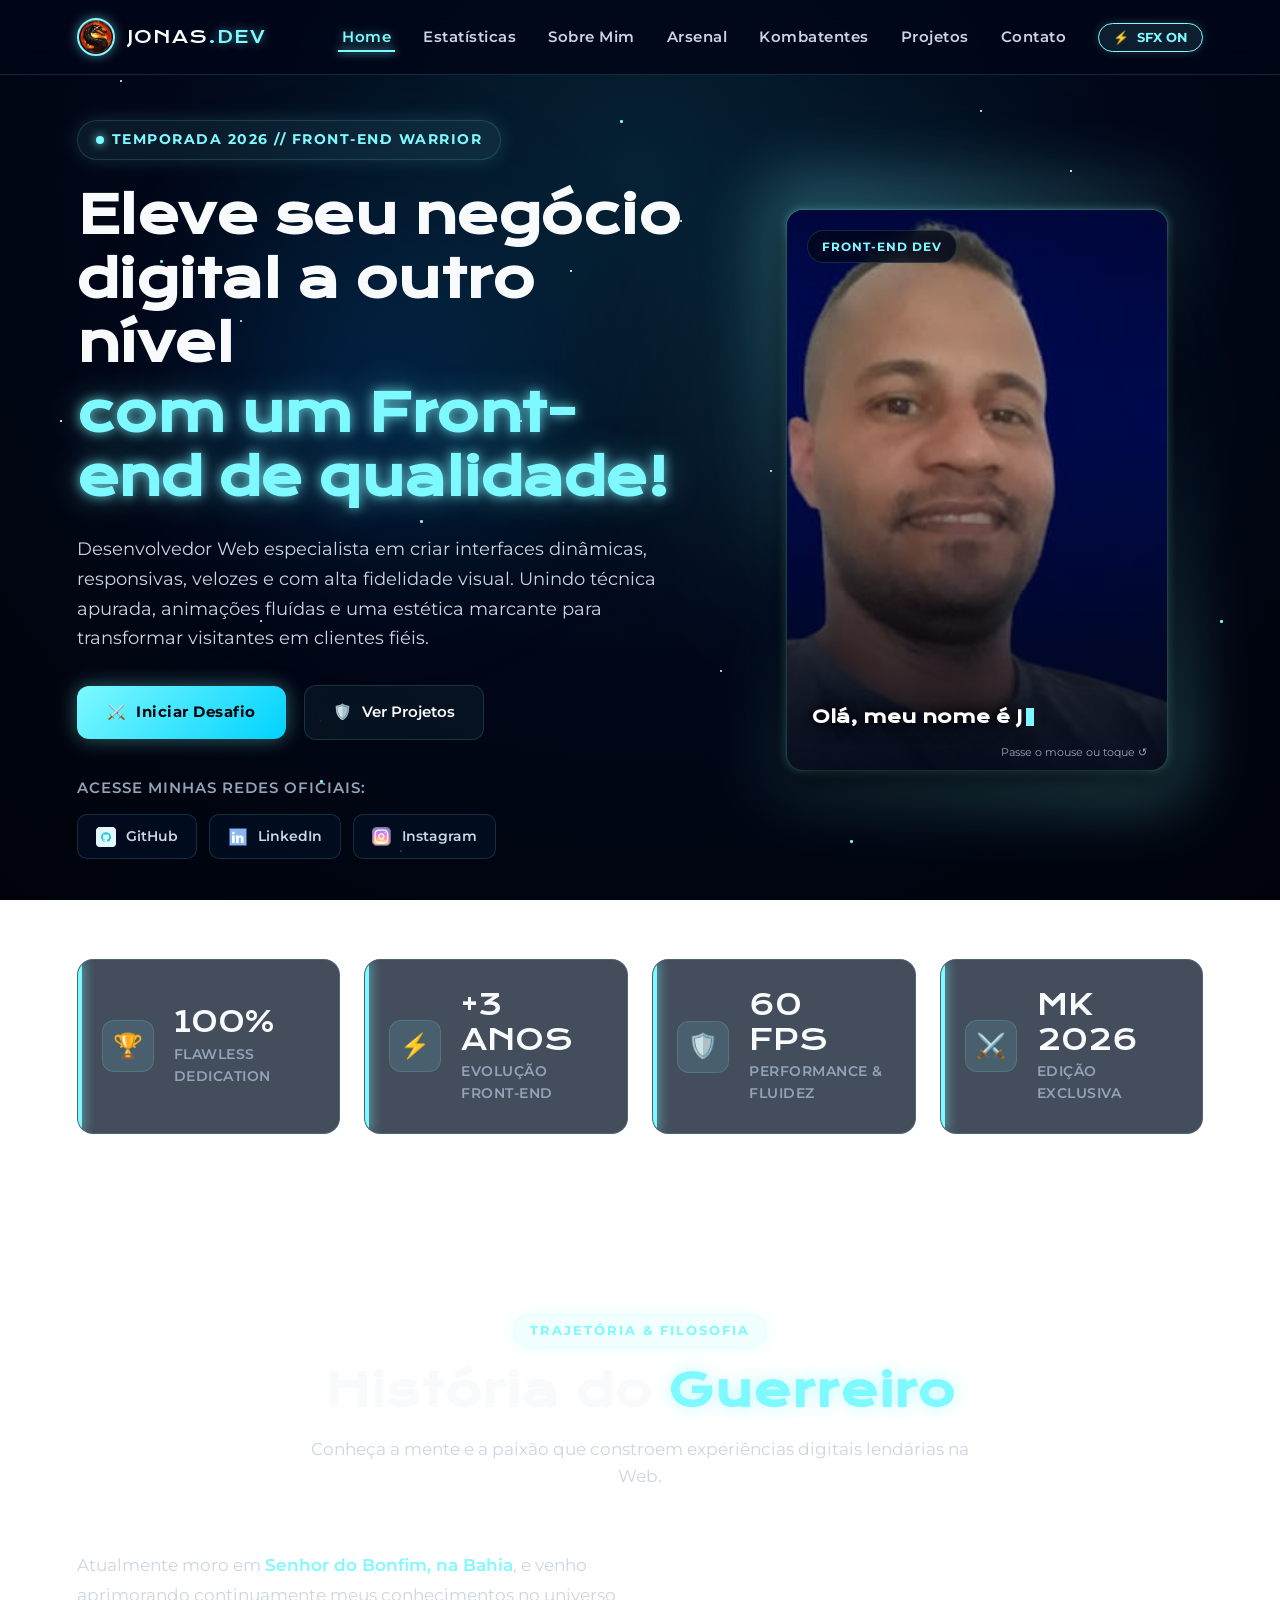
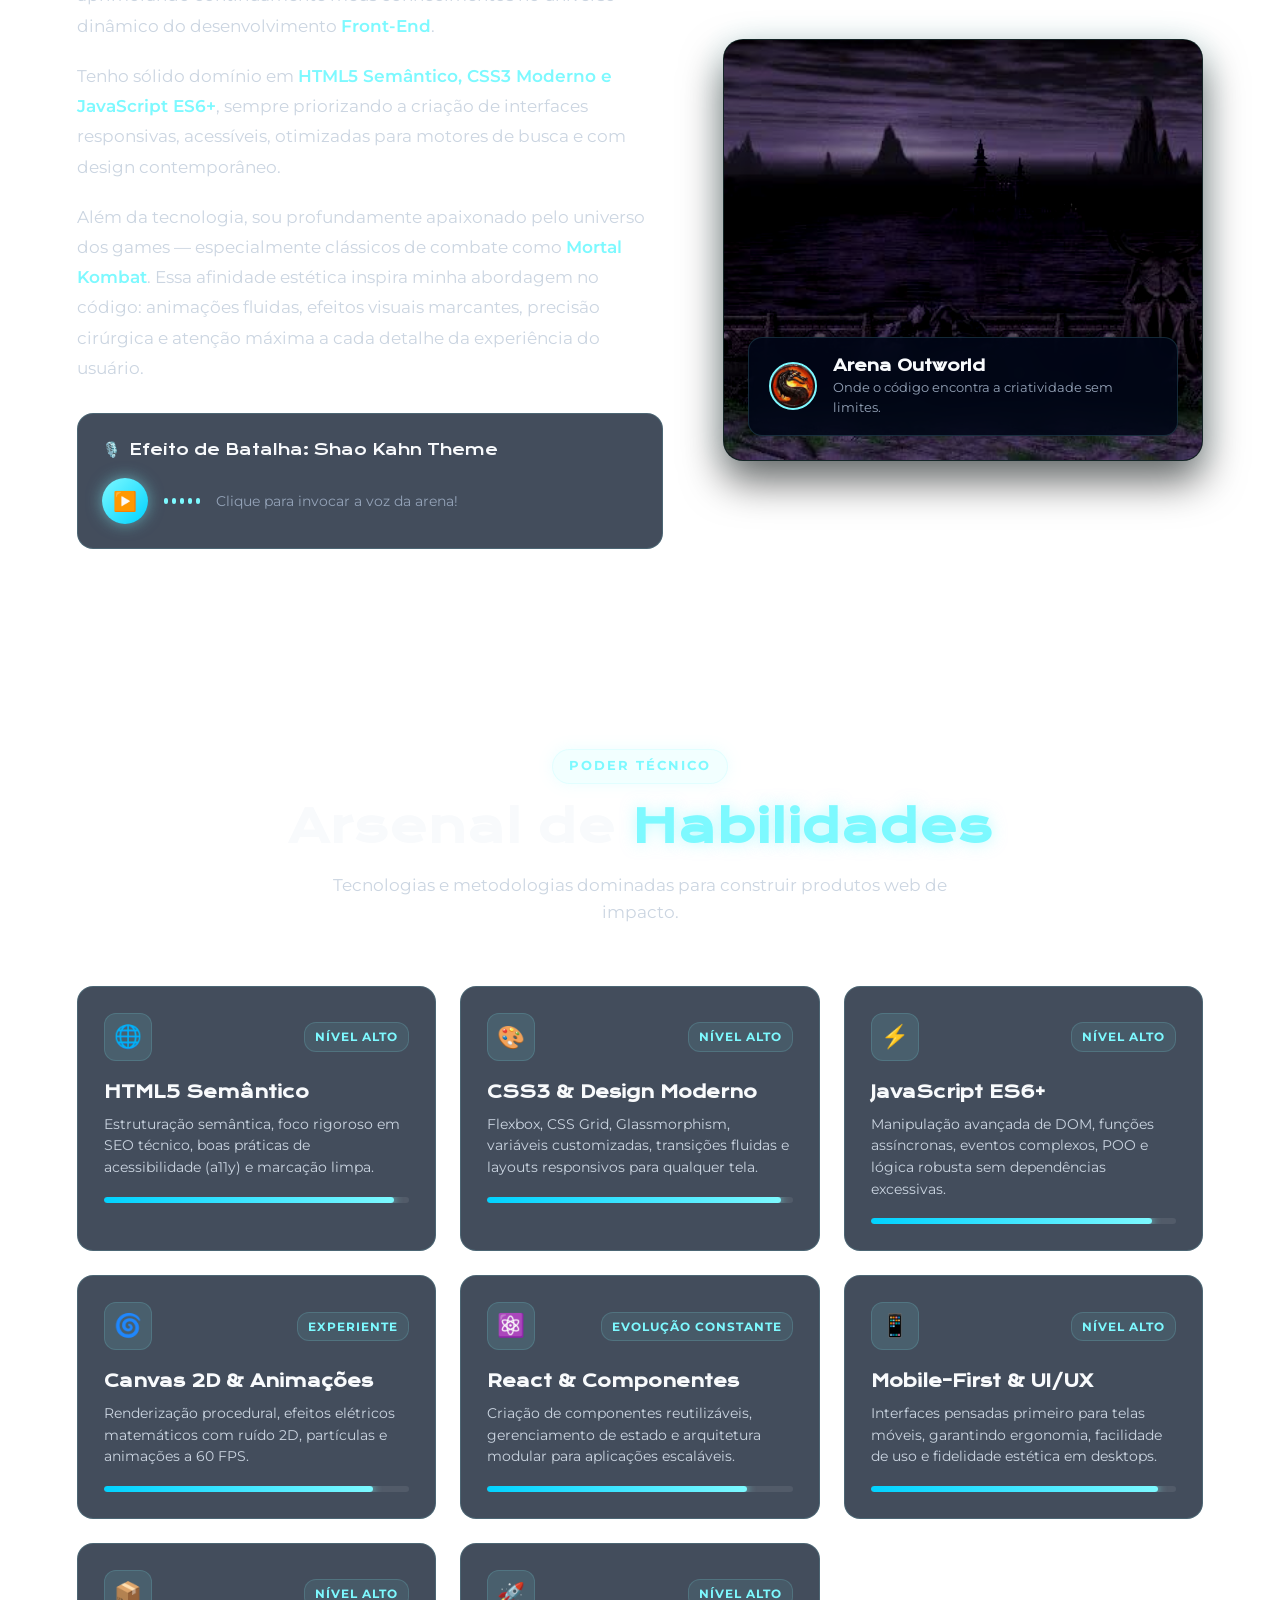
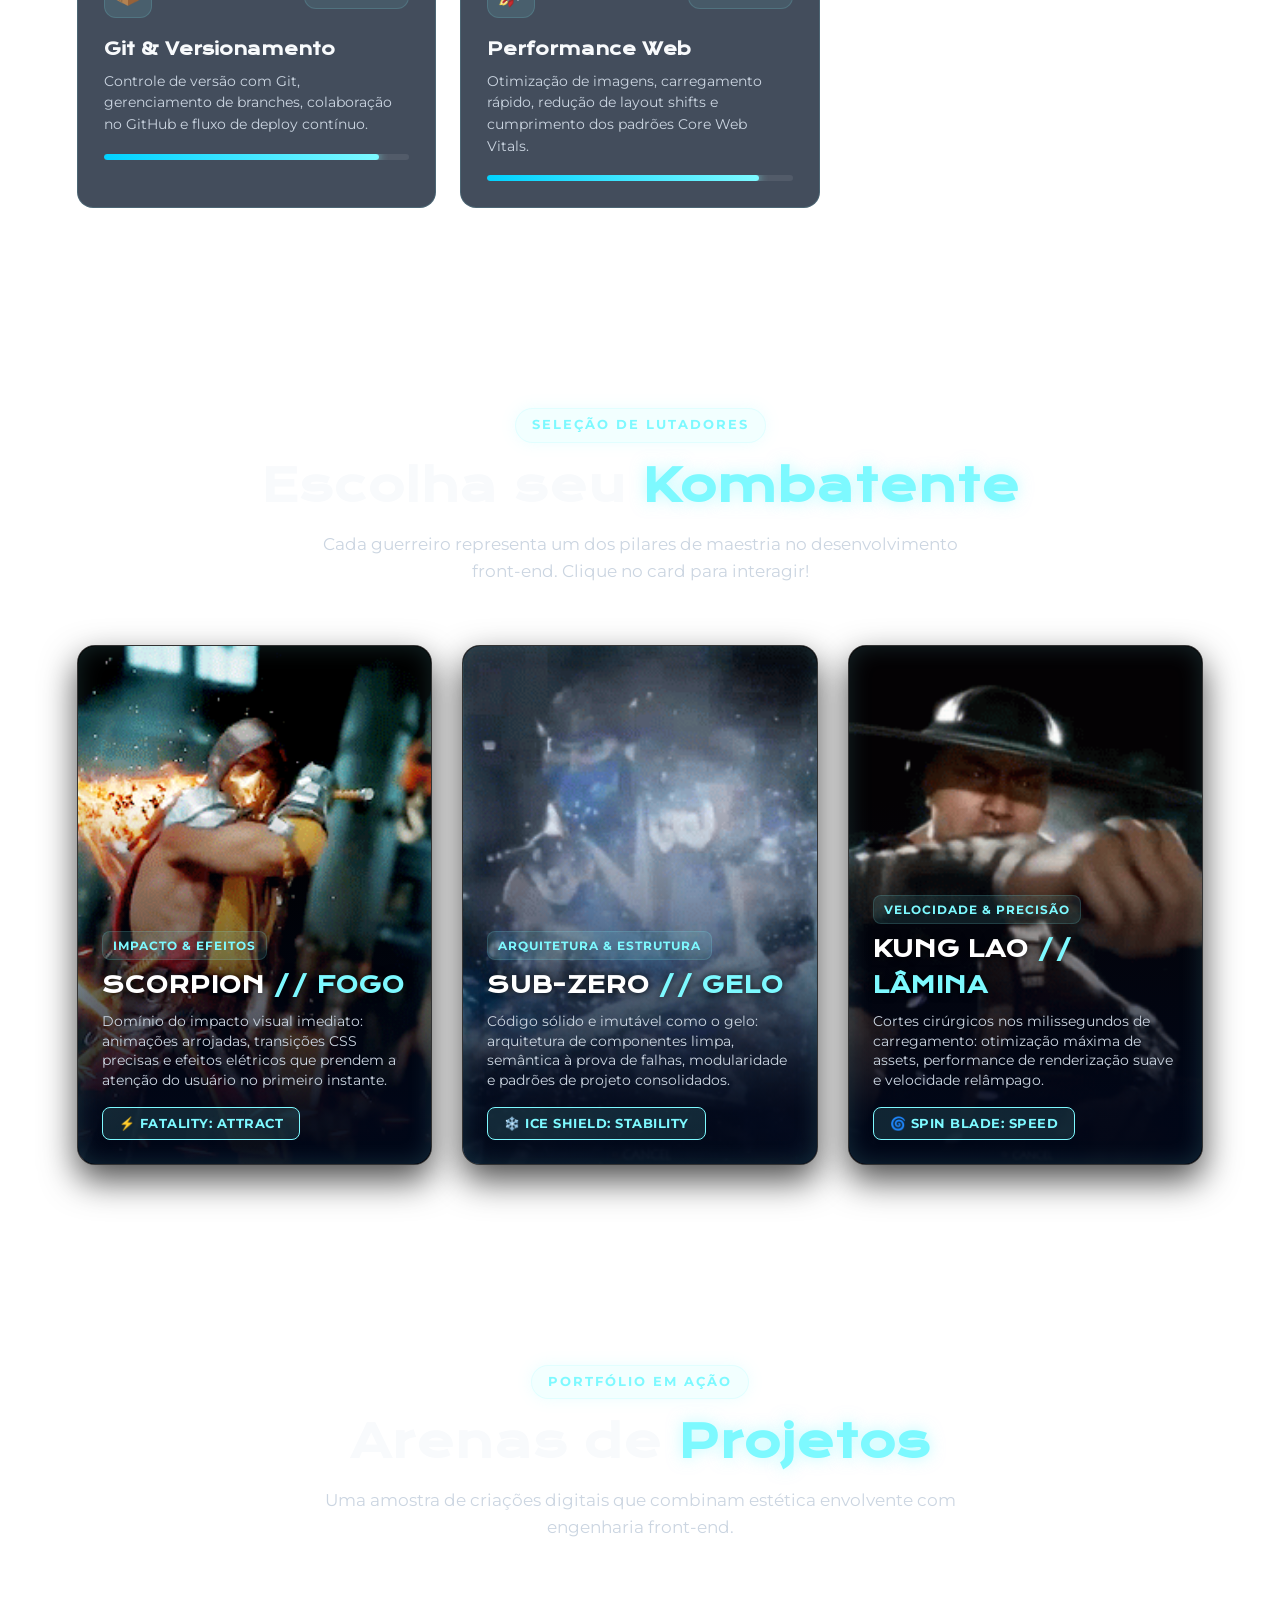
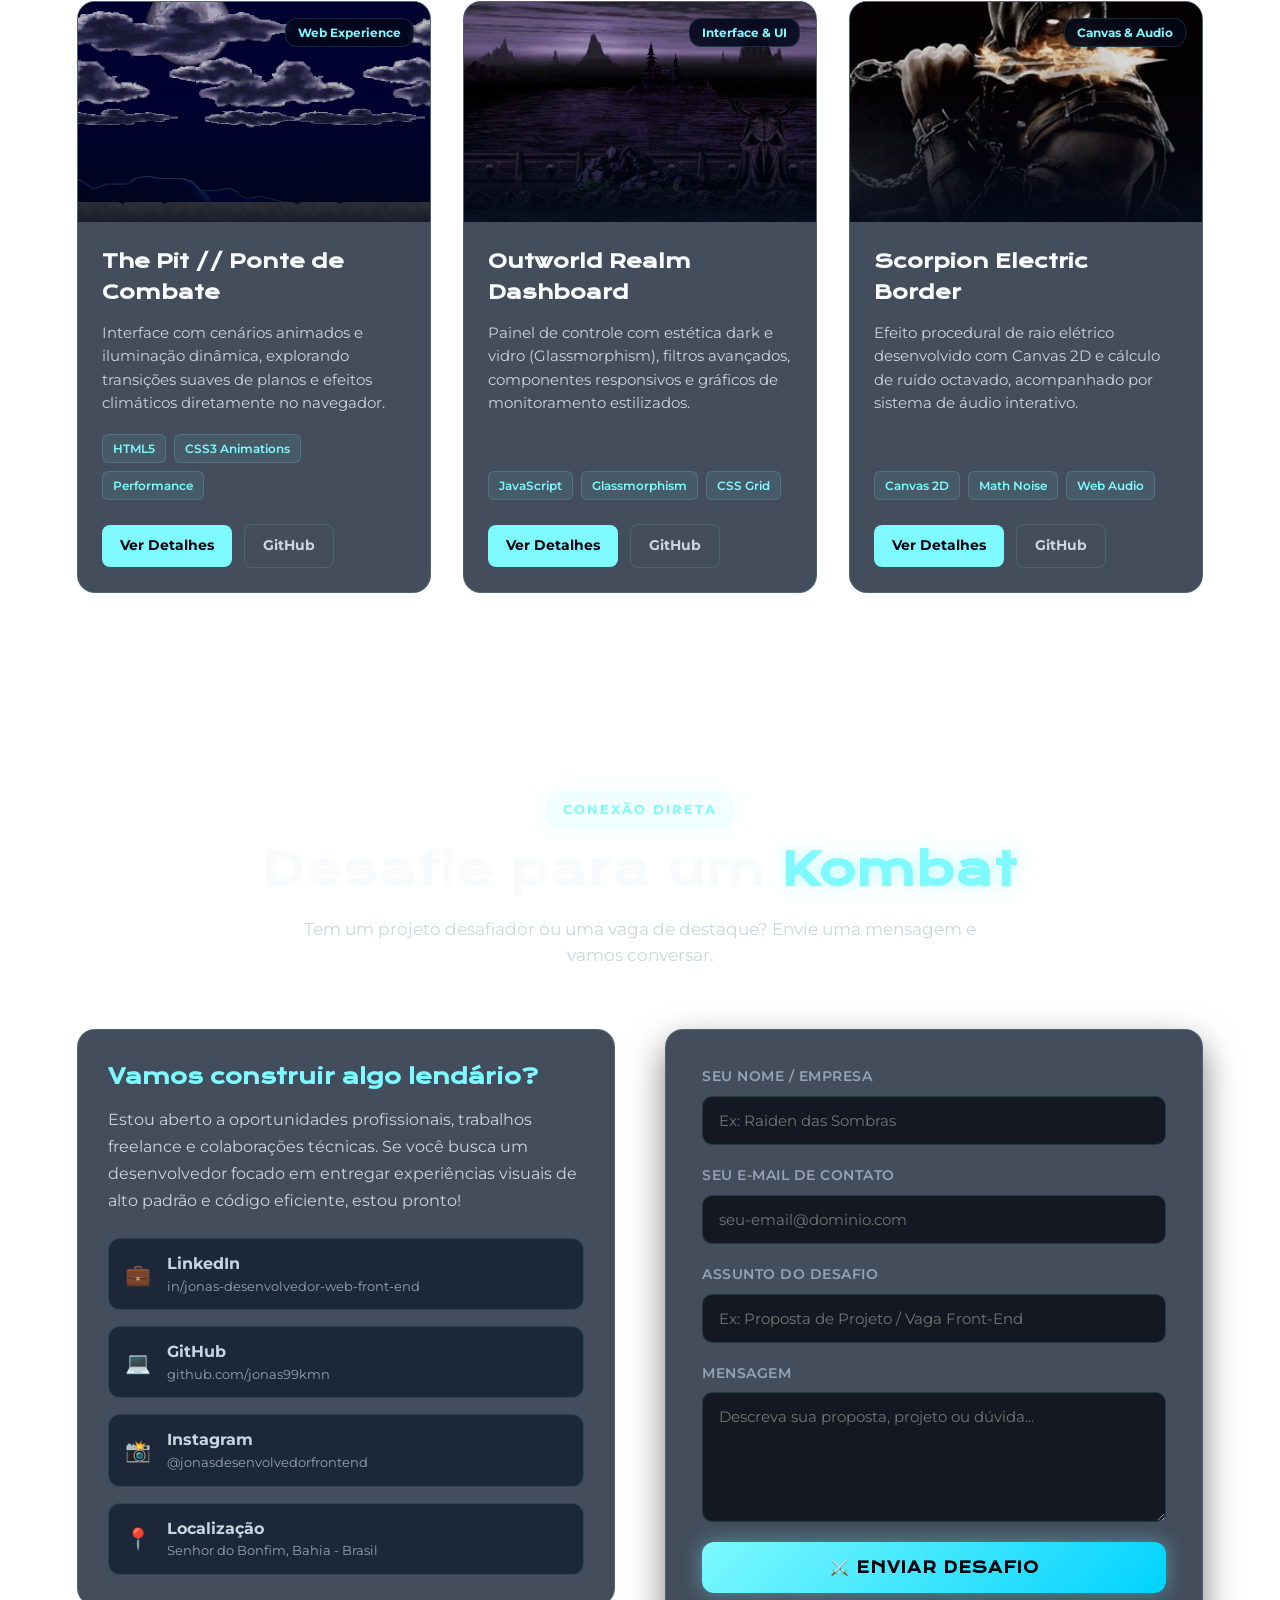
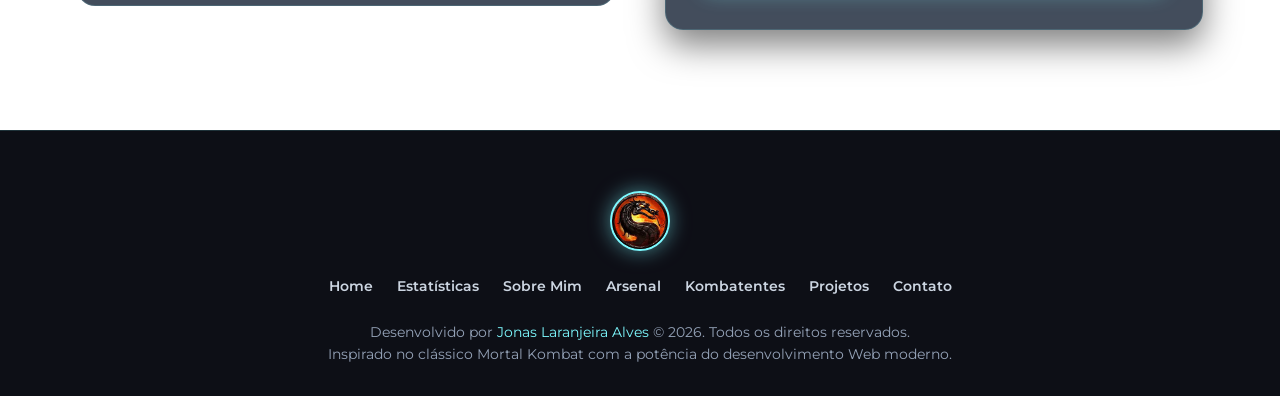
==== commit e80819a5: "Conecta formulario ao Google Sheets" ====
--- a/index.html
+++ b/index.html
@@ -652,6 +652,9 @@
                             <textarea class="form-textarea" id="mensagem" name="mensagem" placeholder="Descreva sua proposta, projeto ou dúvida..." required></textarea>
                         </div>
 
+                        <!-- Anti-spam (invisível para humanos) -->
+                        <input type="text" name="_gotcha" style="display:none" tabindex="-1" autocomplete="off">
+
                         <button class="btn-submit-form" type="submit">
                             ⚔️ ENVIAR DESAFIO
                         </button>
@@ -686,7 +689,7 @@
             </nav>
 
             <p class="footer-credits">
-                Desenvolvido por <span>Jonas Alves</span> &copy; 2026. Todos os direitos reservados.<br>
+                Desenvolvido por <span>Jonas Laranjeira Alves</span> &copy; 2026. Todos os direitos reservados.<br>
                 Inspirado no clássico Mortal Kombat com a potência do desenvolvimento Web moderno.
             </p>
         </div>
--- a/styles/styles.css
+++ b/styles/styles.css
@@ -567,6 +567,13 @@
     box-shadow: 0 0 14px rgba(125, 249, 255, 0.35);
 }
 
+.social-pill.whatsapp-pill:hover {
+    border-color: #25D366;
+    color: #25D366;
+    background: rgba(37, 211, 102, 0.12);
+    box-shadow: 0 0 16px rgba(37, 211, 102, 0.4);
+}
+
 /* --------------------------------------------------------------------------
    6. O CARD 3D COM A BORDA ELÉTRICA (ORIGINAL APRIMORADO)
    -------------------------------------------------------------------------- */
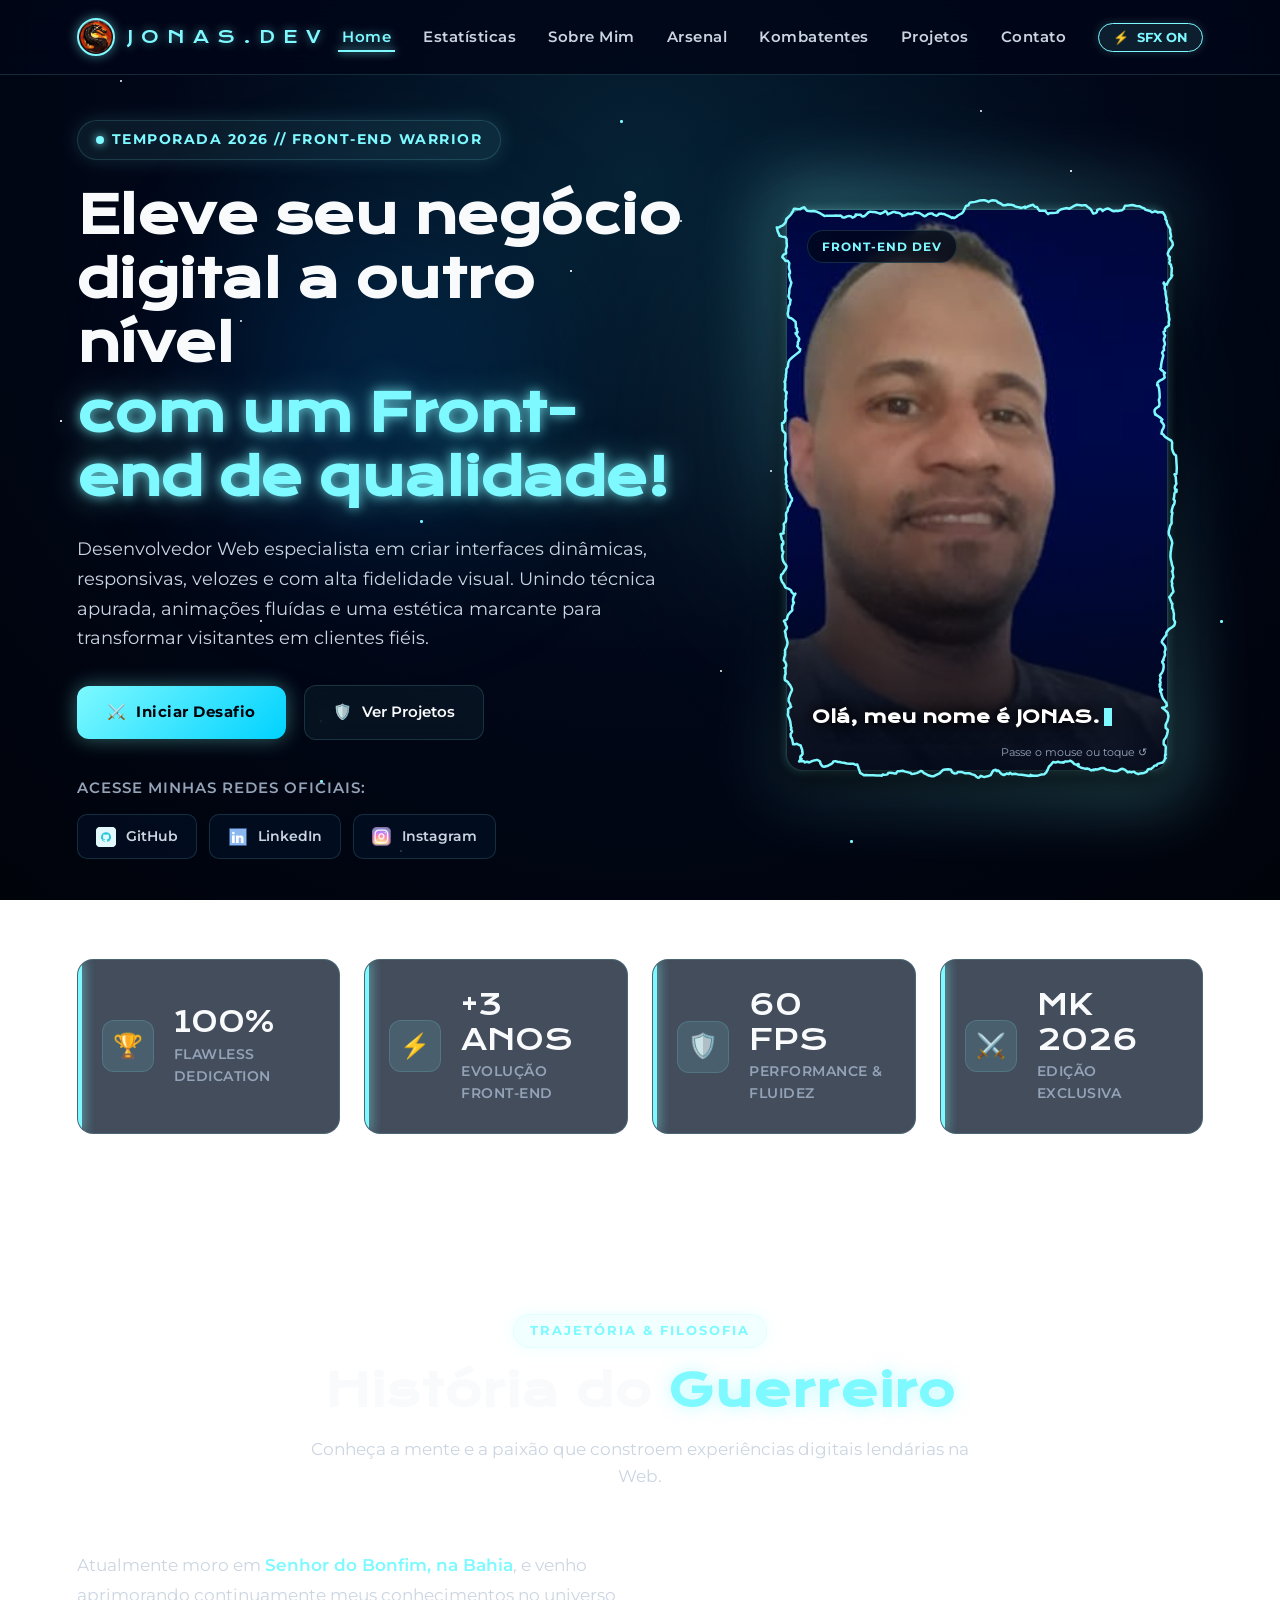
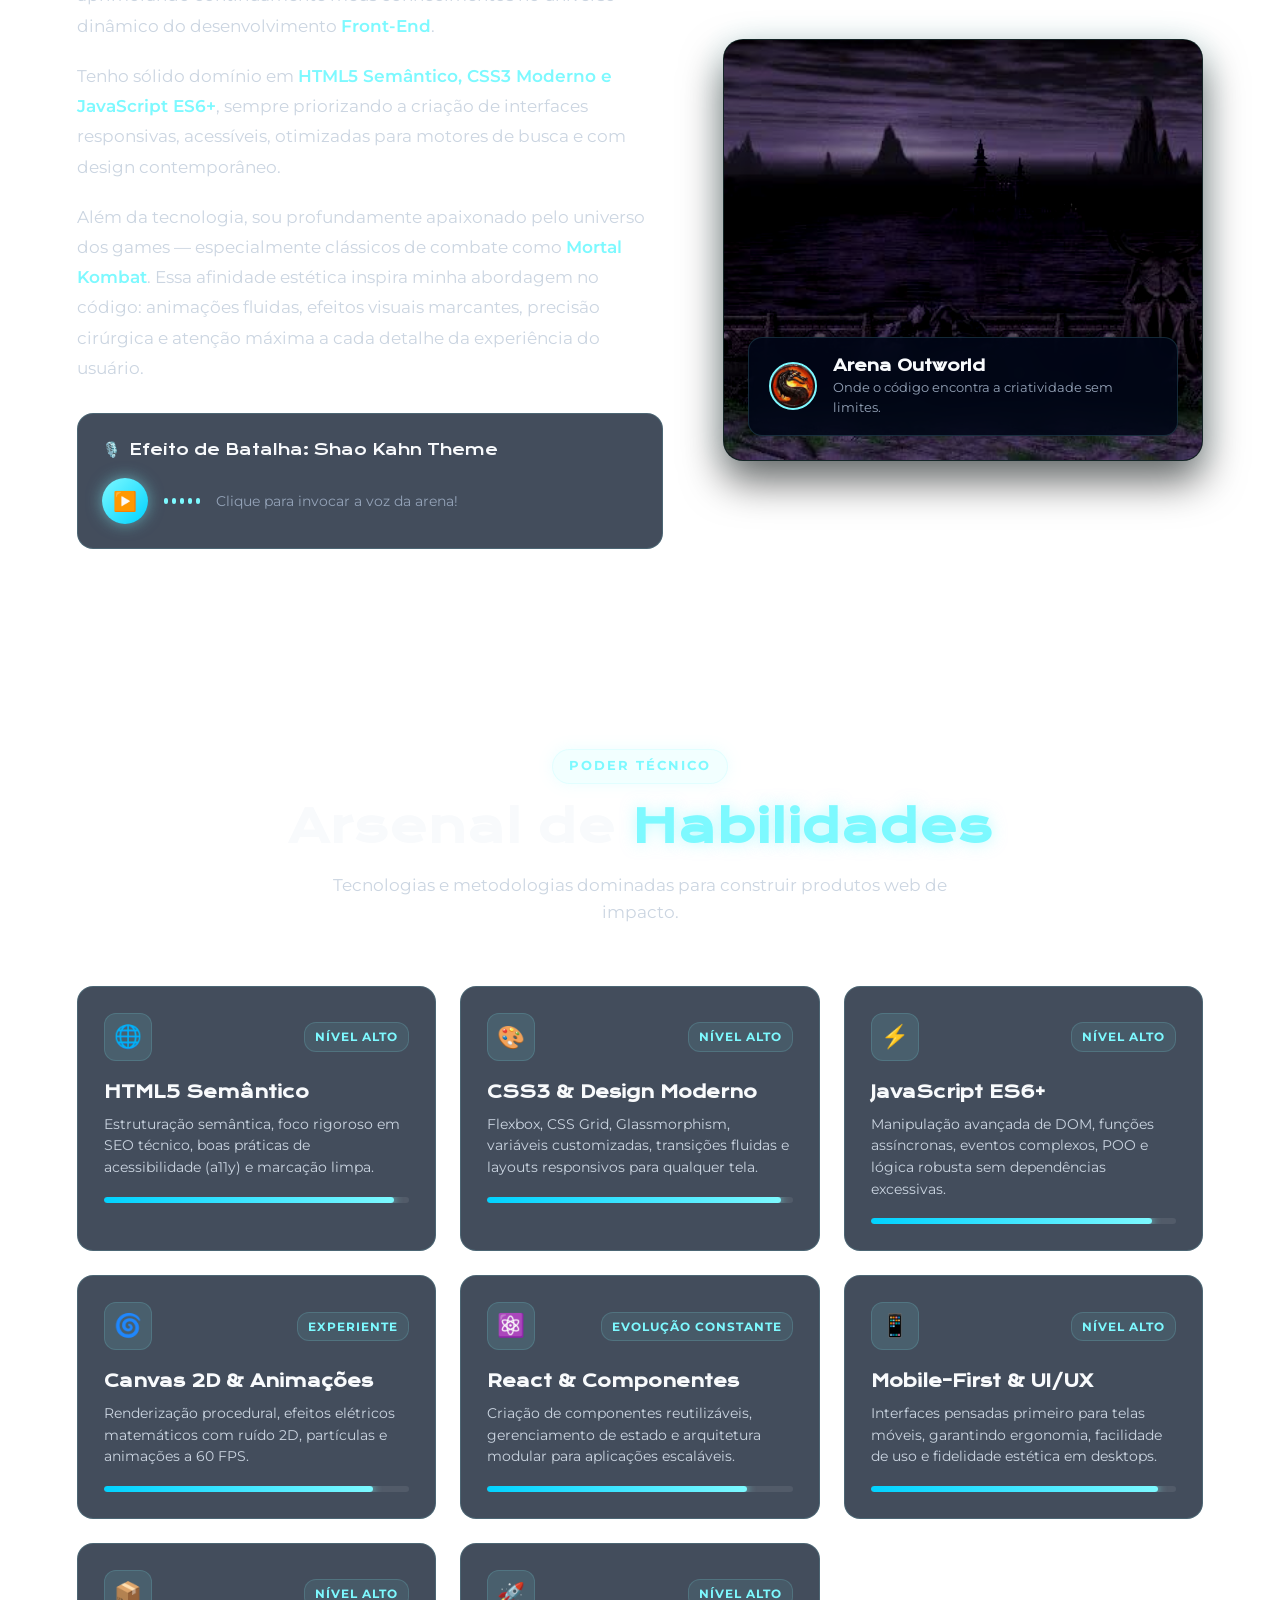
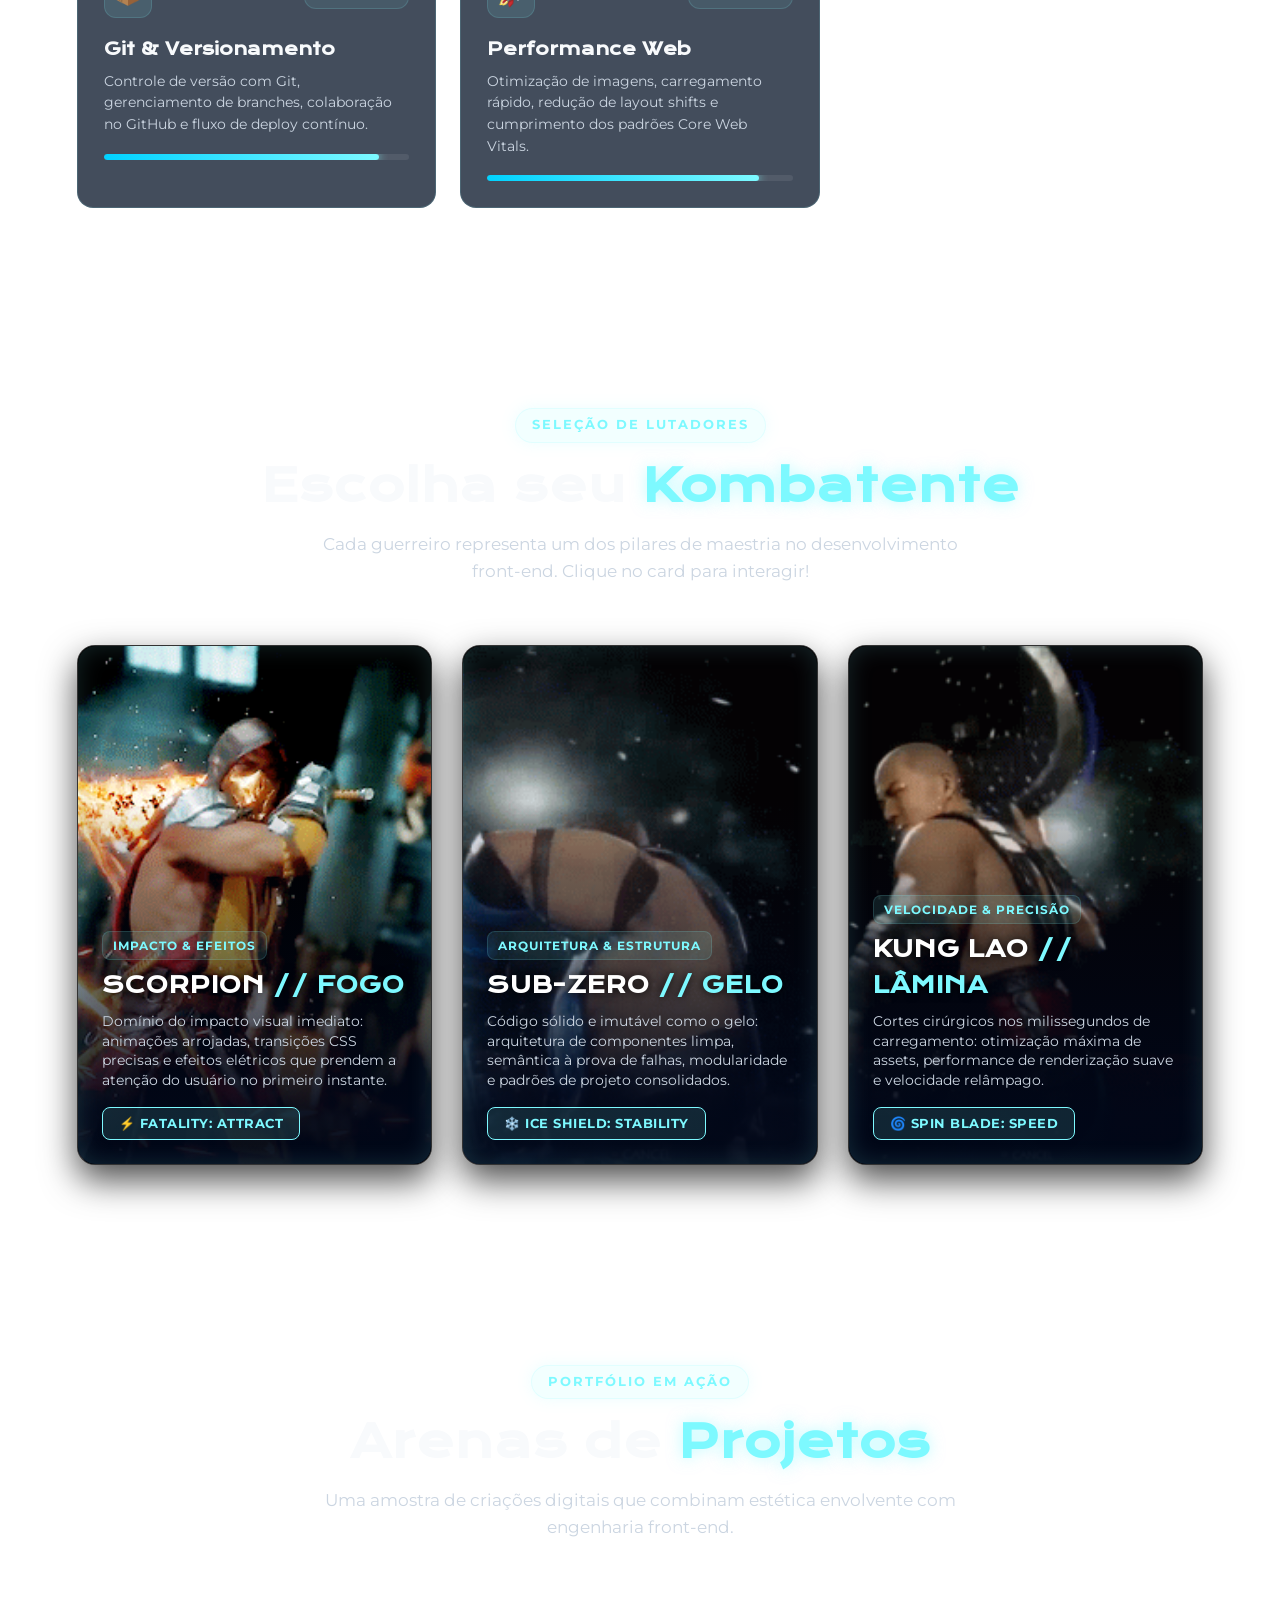
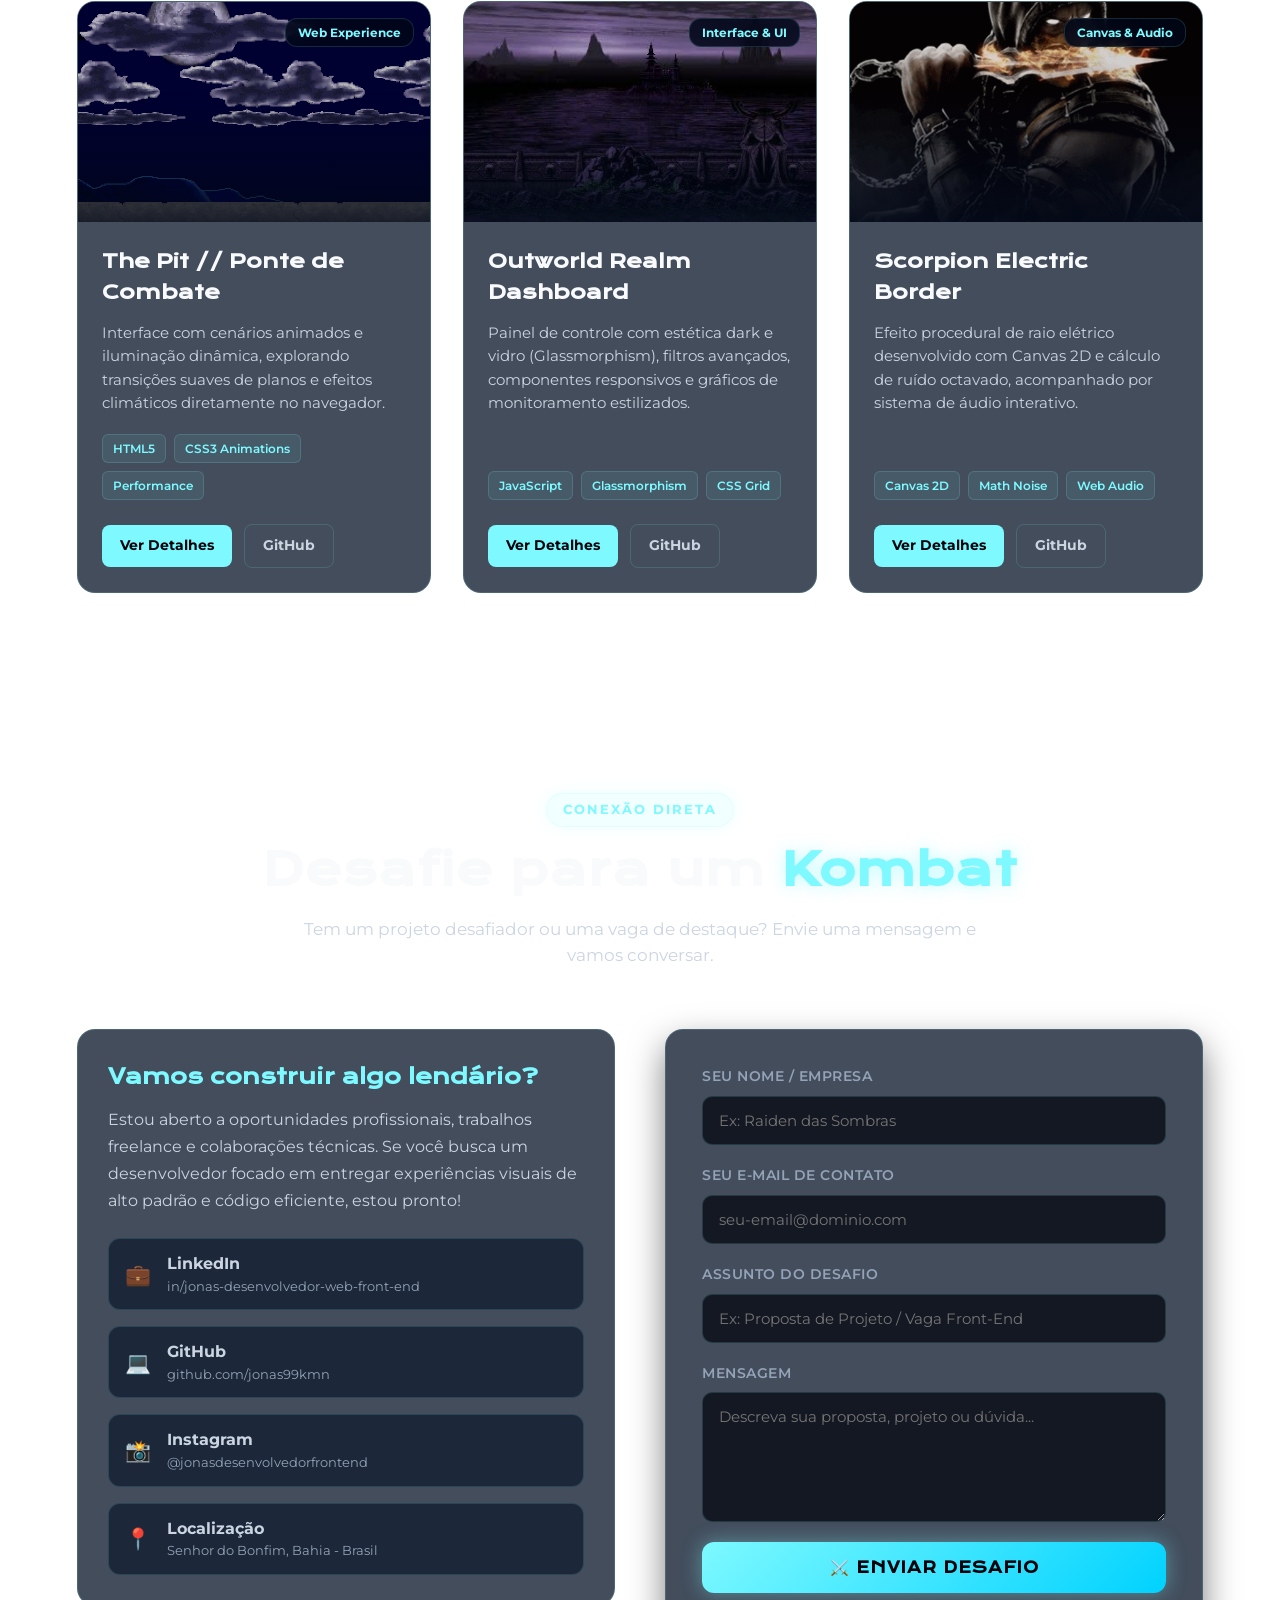
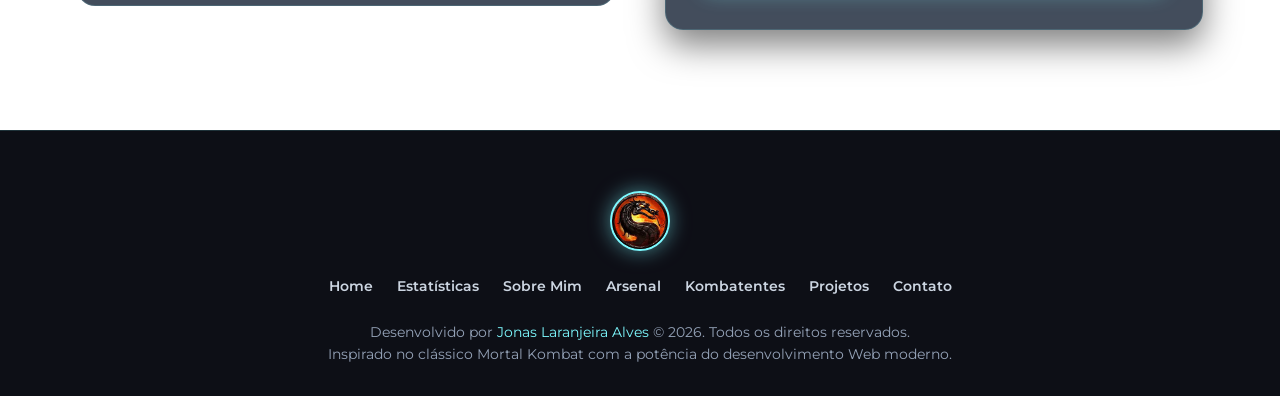
==== commit 26e272d8: "alterei, brand-title,io css, nova animação." ====
--- a/index.html
+++ b/index.html
@@ -17,6 +17,7 @@
     <link rel="preconnect" href="https://fonts.googleapis.com">
     <link rel="preconnect" href="https://fonts.gstatic.com" crossorigin>
     <link href="https://fonts.googleapis.com/css2?family=Krona+One&family=Montserrat:wght@400;500;600;700;800&display=swap" rel="stylesheet">
+    
 </head>
 
 <body id="top">
@@ -42,7 +43,15 @@
                 <img src="./mortalk/simbolo dragao.jpeg" alt="Símbolo do Dragão Mortal Kombat">
             </div>
             <div class="brand-title">
-                JONAS<span>.DEV</span>
+                    <span class="letra">J</span></span>
+                    <span class="letra">O</span>
+                    <span class="letra">N</span>
+                    <span class="letra">A</span>
+                    <span class="letra">S</span>
+                    <span class="letra">.</span>
+                    <span class="letra">D</span>
+                    <span class="letra">E</span>
+                    <span class="letra">V</span>
             </div>
         </a>
 
--- a/styles/styles.css
+++ b/styles/styles.css
@@ -218,6 +218,59 @@
 .brand-title span {
     color: var(--cor-neon);
     text-shadow: 0 0 10px var(--cor-neon-glow);
+}
+
+
+
+
+.brand-title .letra {
+    display: inline-block;
+    opacity: 0;
+    transform: translateY(-60px);
+    animation: cairDeCima 0.5s ease forwards;
+}
+
+@keyframes cairDeCima {
+    to {
+        opacity: 1;
+        transform: translateY(0);
+    }
+}
+
+.brand-title .letra:nth-child(1) {
+    animation-delay: 0s;
+}
+
+.brand-title .letra:nth-child(2) {
+    animation-delay: 0.1s;
+}
+
+.brand-title .letra:nth-child(3) {
+    animation-delay: 0.2s;
+}
+
+.brand-title .letra:nth-child(4) {
+    animation-delay: 0.3s;
+}
+
+.brand-title .letra:nth-child(5) {
+    animation-delay: 0.4s;
+}
+
+.brand-title .letra:nth-child(6) {
+    animation-delay: 0.5s;
+}
+
+.brand-title .letra:nth-child(7) {
+    animation-delay: 0.6s;
+}
+
+.brand-title .letra:nth-child(8) {
+    animation-delay: 0.7s;
+}
+
+.brand-title .letra:nth-child(9) {
+    animation-delay: 0.8s;
 }
 
 .cabecalho__nav {
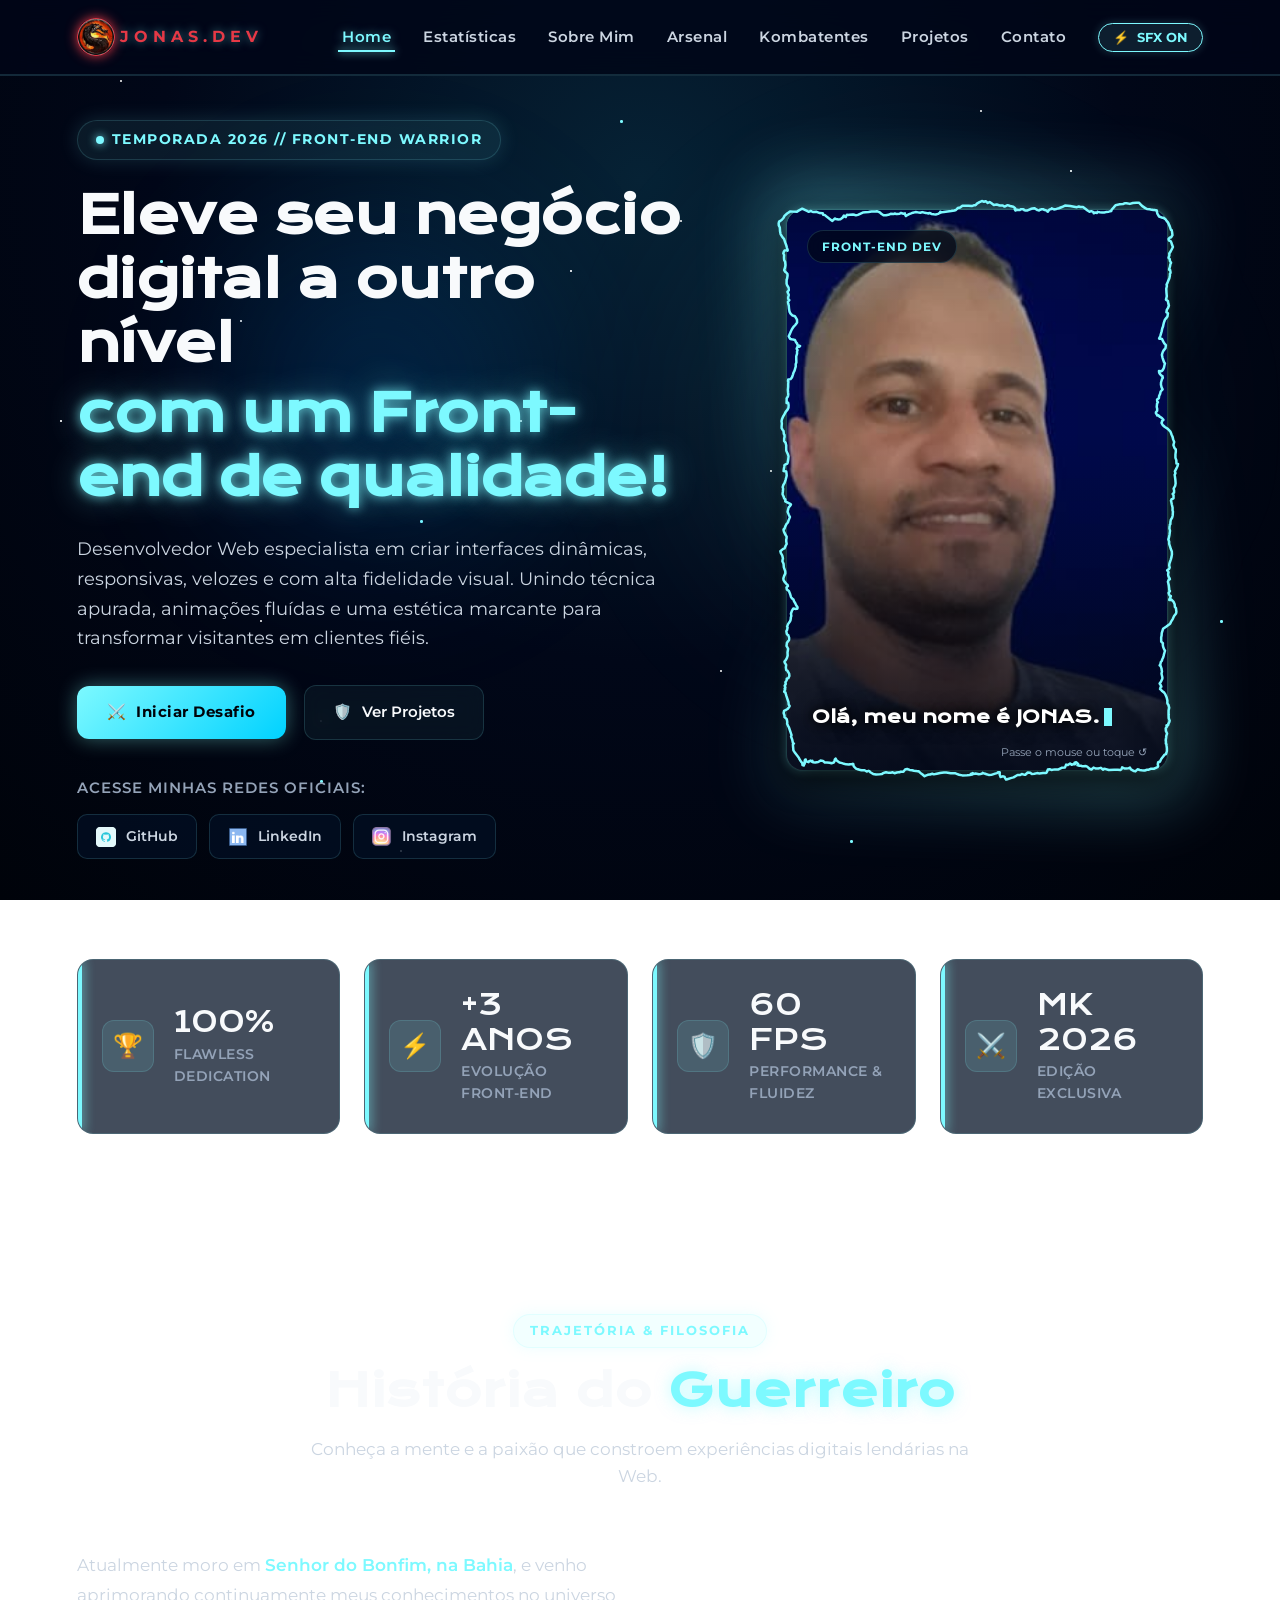
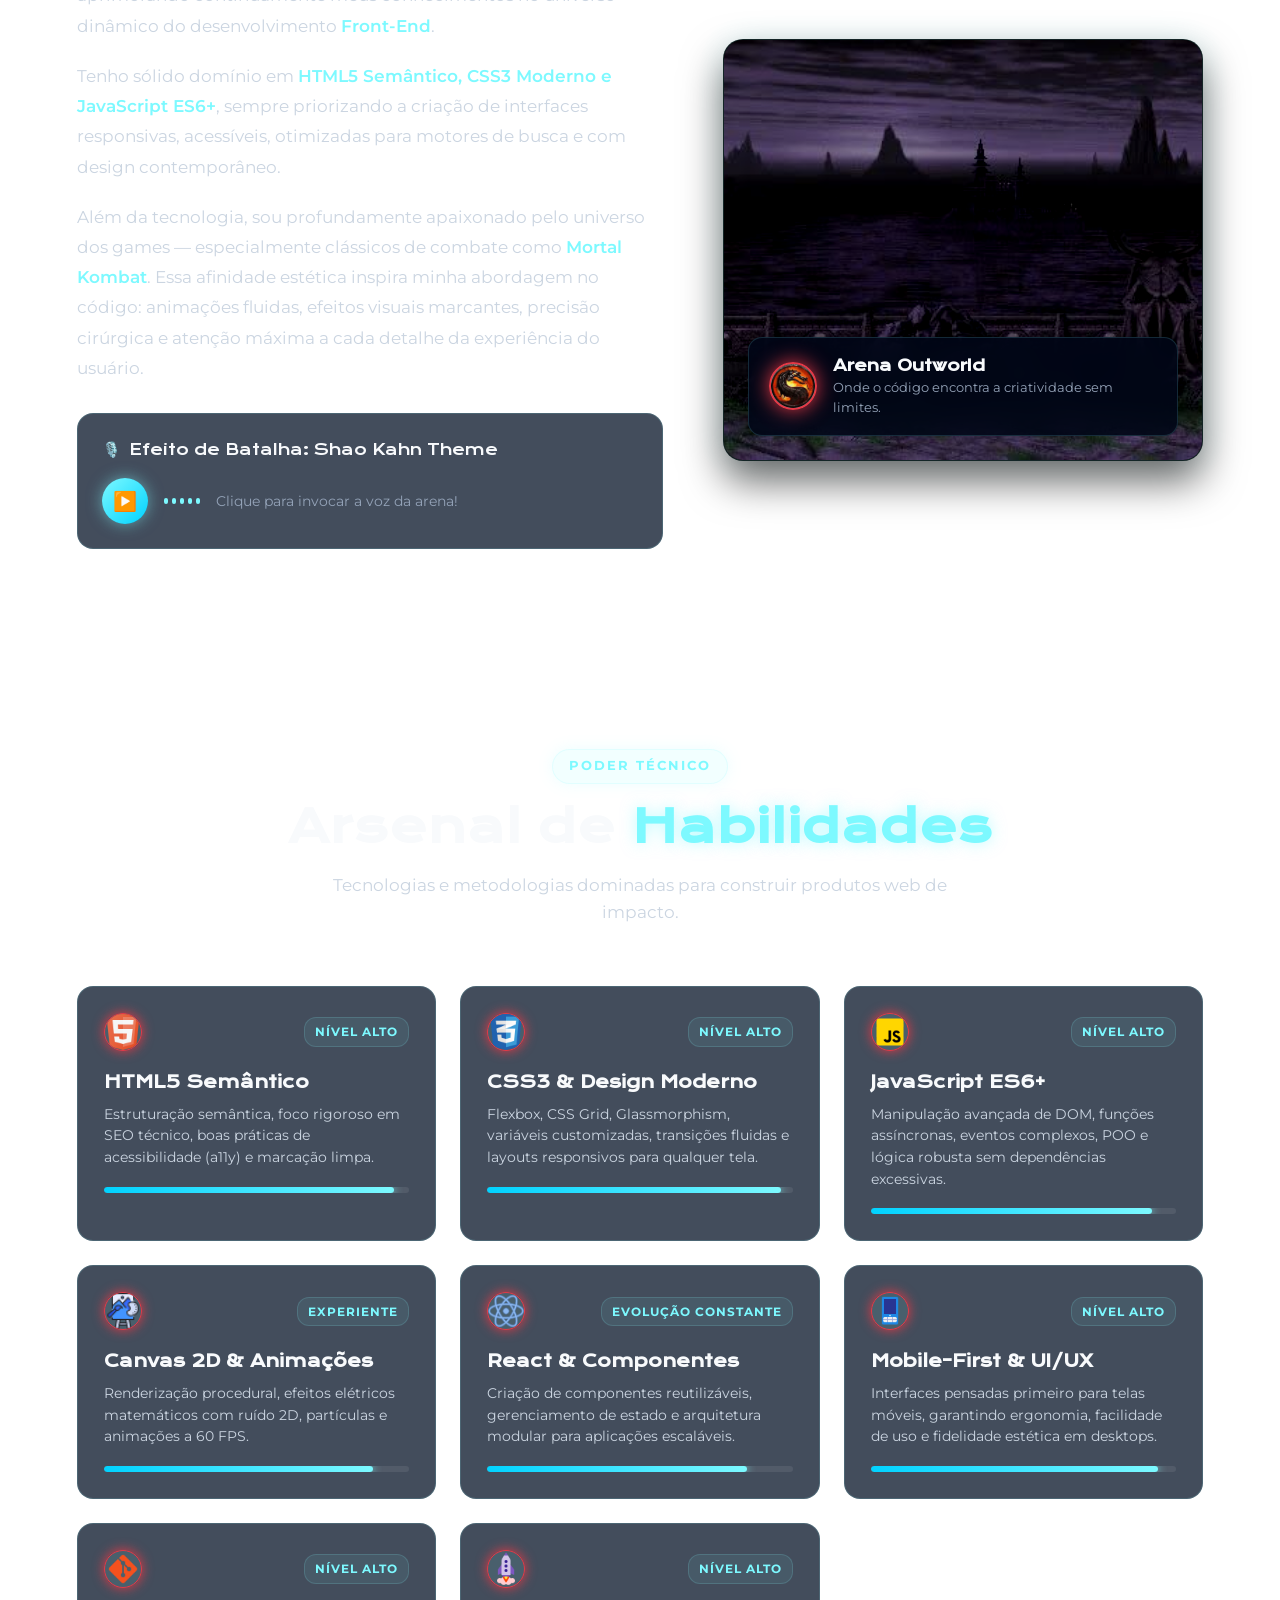
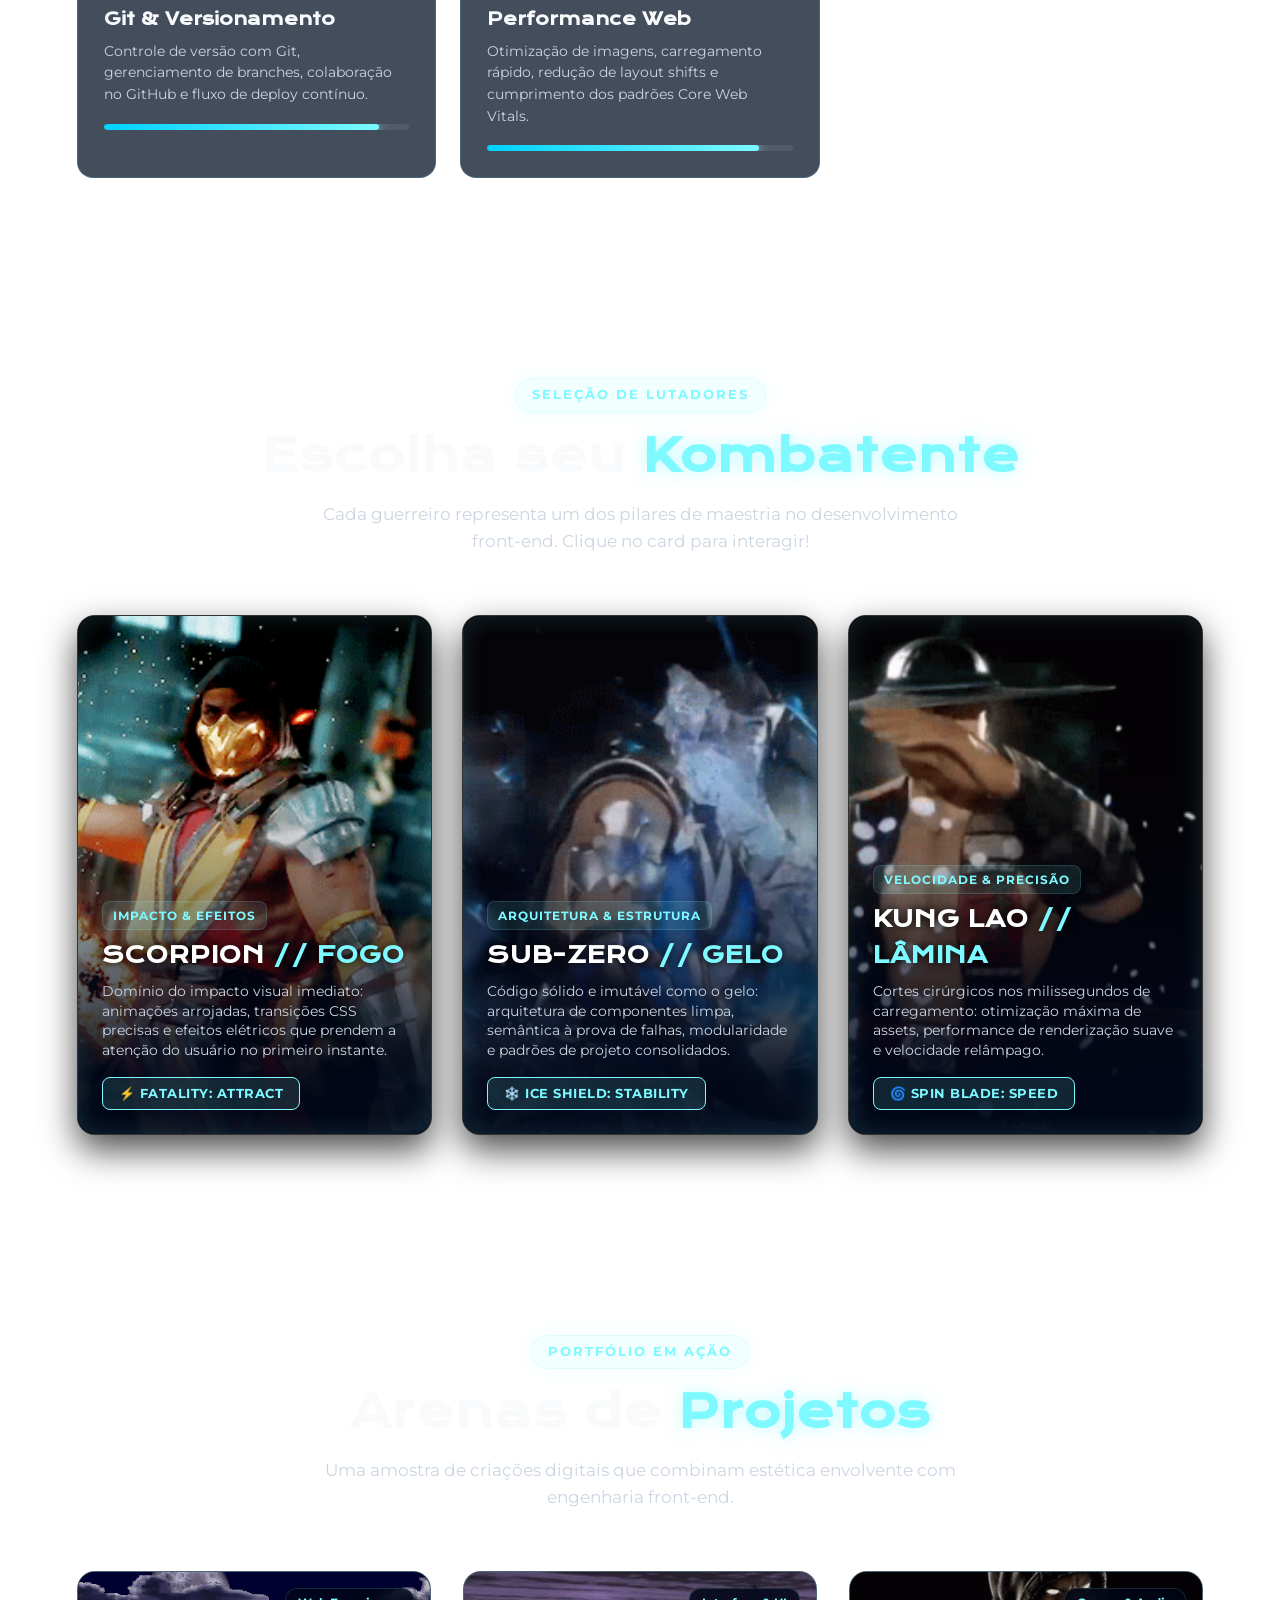
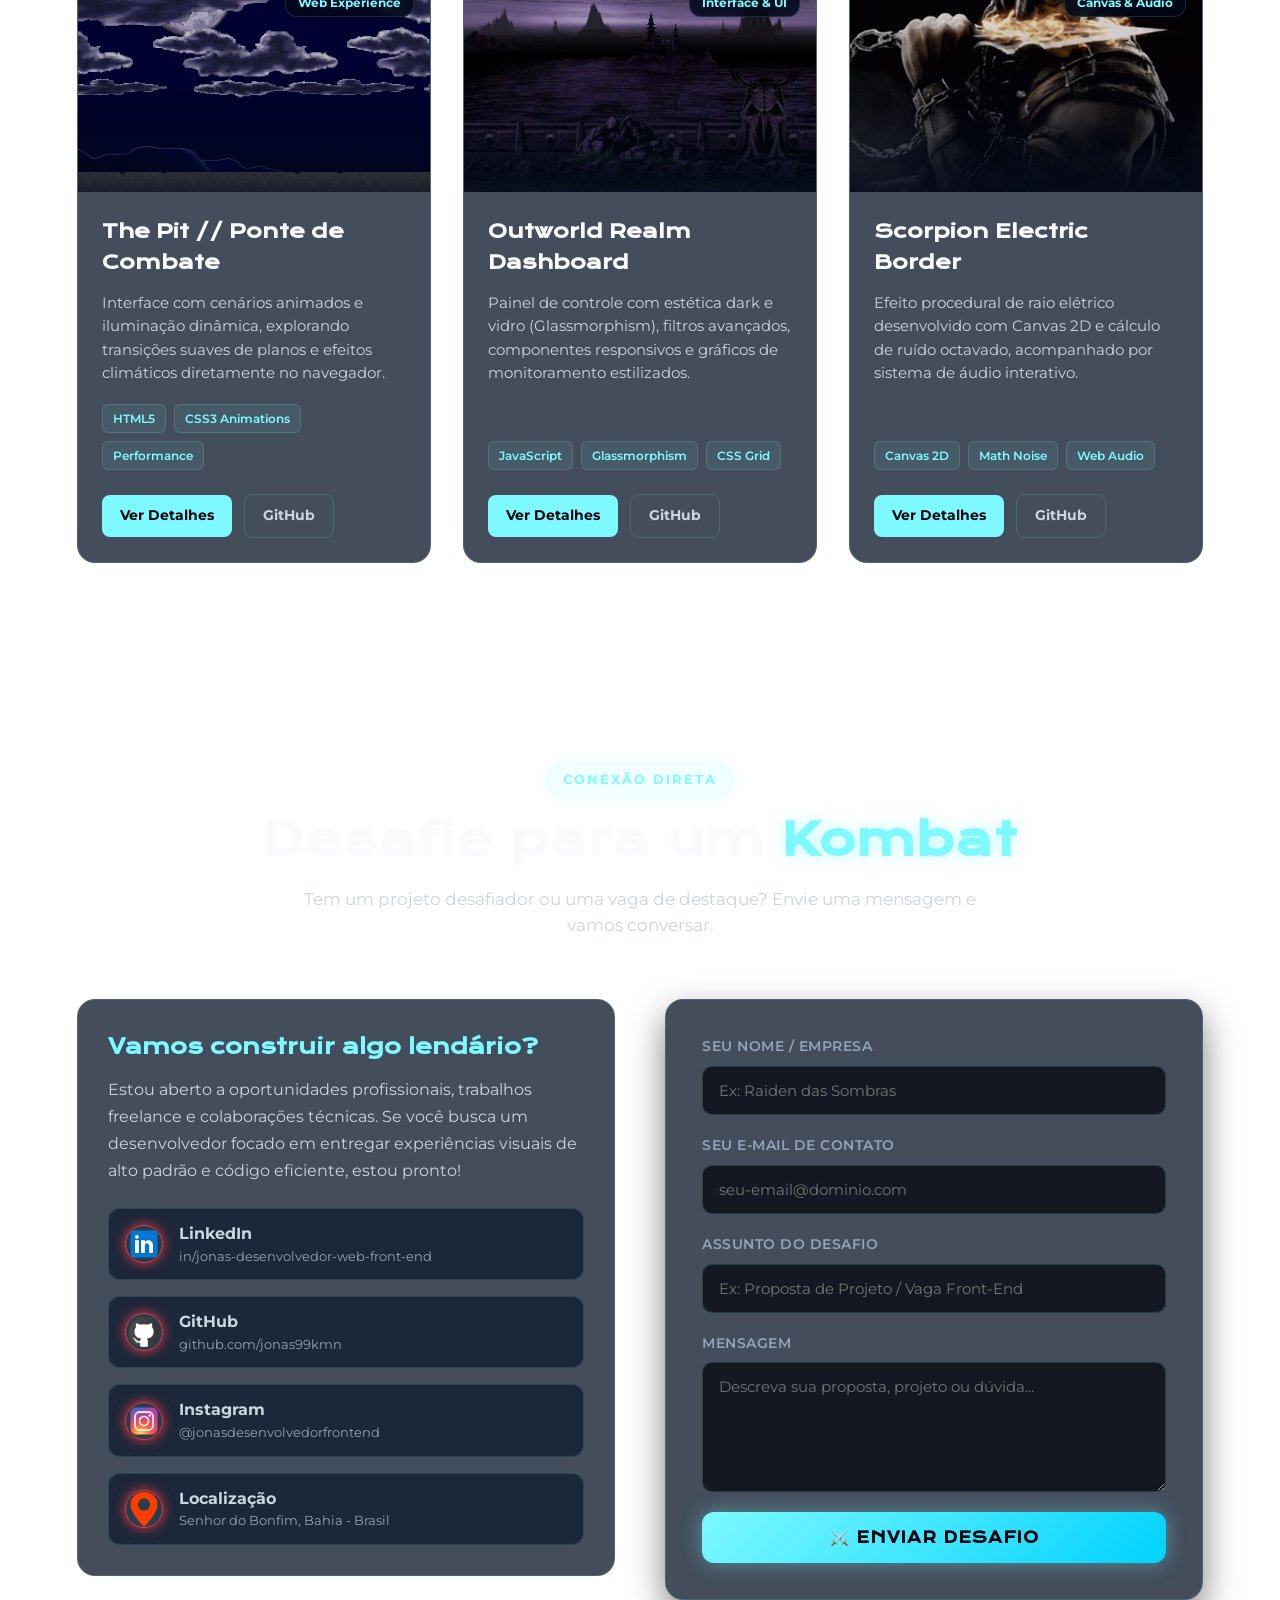
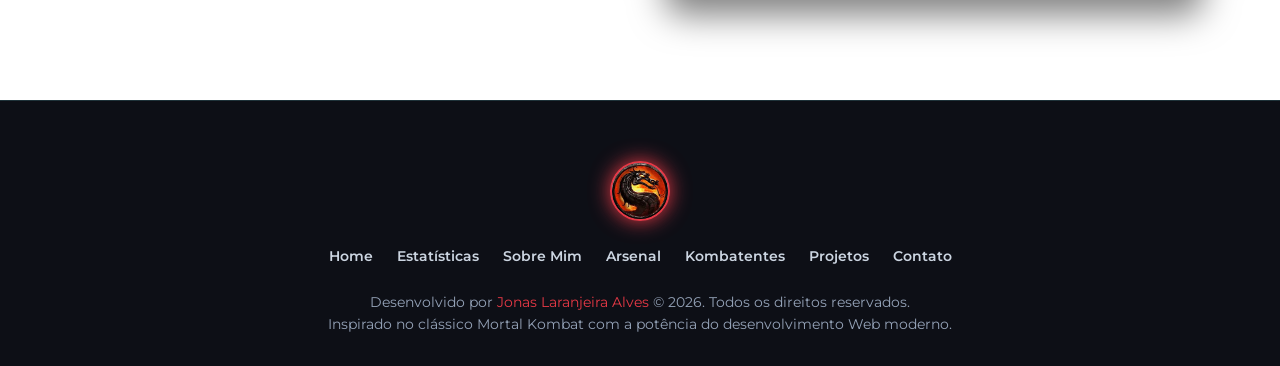
==== commit e18dce38: "img icon ,adicionadas e js e css adicionado." ====
--- a/index.html
+++ b/index.html
@@ -319,10 +319,16 @@
             <div class="skills-grid">
 
                 <div class="skill-card">
-                    <div class="skill-icon-header">
-                        <div class="skill-icon">🌐</div>
-                        <span class="skill-level-badge">NÍVEL ALTO</span>
-                    </div>
+                 <div class="skill-icon-header">
+
+                    <div class="brand-emblem" data-velocidade="3" data-eixo="Y">
+                     <img src="assets/icons/icons8-html-5-48.png" alt="Símbolo html5">
+                    </div>
+
+                    <span class="skill-level-badge">NÍVEL ALTO</span>
+                 </div>
+                
+                
                     <h3 class="skill-title">HTML5 Semântico</h3>
                     <p class="skill-desc">Estruturação semântica, foco rigoroso em SEO técnico, boas práticas de acessibilidade (a11y) e marcação limpa.</p>
                     <div class="skill-power-bar">
@@ -331,8 +337,12 @@
                 </div>
 
                 <div class="skill-card">
+                    
                     <div class="skill-icon-header">
-                        <div class="skill-icon">🎨</div>
+                        <div class="brand-emblem" data-velocidade="3" data-eixo="Y">
+                         <img src="assets/icons/icons8-css-48.png" alt="Símbolo html5">
+                        </div>
+
                         <span class="skill-level-badge">NÍVEL ALTO</span>
                     </div>
                     <h3 class="skill-title">CSS3 & Design Moderno</h3>
@@ -344,7 +354,11 @@
 
                 <div class="skill-card">
                     <div class="skill-icon-header">
-                        <div class="skill-icon">⚡</div>
+                        <div class="brand-emblem" data-velocidade="3" data-eixo="Y">
+                           <img src="assets/icons/icons8-javascript-48.png" alt="Símbolo html5">
+                        </div>
+
+
                         <span class="skill-level-badge">NÍVEL ALTO</span>
                     </div>
                     <h3 class="skill-title">JavaScript ES6+</h3>
@@ -356,7 +370,10 @@
 
                 <div class="skill-card">
                     <div class="skill-icon-header">
-                        <div class="skill-icon">🌀</div>
+                        <div class="brand-emblem" data-velocidade="3" data-eixo="Y">
+                           <img src="assets/icons/icons8-canvas-32.png" alt="Símbolo html5">
+                        </div>
+
                         <span class="skill-level-badge">EXPERIENTE</span>
                     </div>
                     <h3 class="skill-title">Canvas 2D & Animações</h3>
@@ -368,7 +385,11 @@
 
                 <div class="skill-card">
                     <div class="skill-icon-header">
-                        <div class="skill-icon">⚛️</div>
+                        <div class="brand-emblem" data-velocidade="3" data-eixo="Y">
+                           <img src="assets/icons/icons8-reagir-40.png" alt="Símbolo html5">
+                        </div>
+
+
                         <span class="skill-level-badge">EVOLUÇÃO CONSTANTE</span>
                     </div>
                     <h3 class="skill-title">React & Componentes</h3>
@@ -380,7 +401,10 @@
 
                 <div class="skill-card">
                     <div class="skill-icon-header">
-                        <div class="skill-icon">📱</div>
+                        <div class="brand-emblem" data-velocidade="3" data-eixo="Y">
+                            <img src="assets/icons/icons8-google-móvel-48.png" alt="Símbolo html5">
+                        </div>
+
                         <span class="skill-level-badge">NÍVEL ALTO</span>
                     </div>
                     <h3 class="skill-title">Mobile-First & UI/UX</h3>
@@ -392,7 +416,11 @@
 
                 <div class="skill-card">
                     <div class="skill-icon-header">
-                        <div class="skill-icon">📦</div>
+                        <div class="brand-emblem" data-velocidade="3" data-eixo="Y">
+                          <img src="assets/icons/icons8-git-48.png" alt="Símbolo html5">
+                        </div>
+
+
                         <span class="skill-level-badge">NÍVEL ALTO</span>
                     </div>
                     <h3 class="skill-title">Git & Versionamento</h3>
@@ -404,7 +432,11 @@
 
                 <div class="skill-card">
                     <div class="skill-icon-header">
-                        <div class="skill-icon">🚀</div>
+                        <div class="brand-emblem" data-velocidade="3" data-eixo="Y">
+                           <img src="assets/icons/icons8-lau-foguet-48.png" alt="Símbolo html5">
+                        </div>
+
+
                         <span class="skill-level-badge">NÍVEL ALTO</span>
                     </div>
                     <h3 class="skill-title">Performance Web</h3>
@@ -604,7 +636,10 @@
 
                         <div class="contact-methods">
                             <a class="contact-method-item" href="https://www.linkedin.com/in/jonas-desenvolvedor-web-front-end/" target="_blank" rel="noopener noreferrer">
-                                <span class="contact-method-icon">💼</span>
+                                <div class="brand-emblem" data-velocidade="3" data-eixo="Y">
+                                 <img src="assets/icons/icons8-linkedin-48.png" alt="Símbolo html5">
+                                </div>
+                                
                                 <div>
                                     <strong>LinkedIn</strong>
                                     <div style="font-size: 0.8rem; color: var(--text-muted);">in/jonas-desenvolvedor-web-front-end</div>
@@ -612,7 +647,10 @@
                             </a>
 
                             <a class="contact-method-item" href="https://github.com/jonas99kmn" target="_blank" rel="noopener noreferrer">
-                                <span class="contact-method-icon">💻</span>
+                                
+                                <div class="brand-emblem" data-velocidade="3" data-eixo="Y">
+                                    <img src="assets/icons/icons8-github-48.png" alt="Símbolo html5">
+                                </div>
                                 <div>
                                     <strong>GitHub</strong>
                                     <div style="font-size: 0.8rem; color: var(--text-muted);">github.com/jonas99kmn</div>
@@ -620,7 +658,9 @@
                             </a>
 
                             <a class="contact-method-item" href="https://www.instagram.com/jonasdesenvolvedorfrontend/" target="_blank" rel="noopener noreferrer">
-                                <span class="contact-method-icon">📸</span>
+                                <div class="brand-emblem" data-velocidade="3" data-eixo="Y">
+                                  <img src="assets/icons/icons8-instagram-48.png" alt="Símbolo html5">
+                                </div>
                                 <div>
                                     <strong>Instagram</strong>
                                     <div style="font-size: 0.8rem; color: var(--text-muted);">@jonasdesenvolvedorfrontend</div>
@@ -628,7 +668,11 @@
                             </a>
 
                             <div class="contact-method-item">
-                                <span class="contact-method-icon">📍</span>
+                                
+                                <div class="brand-emblem" data-velocidade="3" data-eixo="Y">
+                                  <img src="assets/icons/icons8-location-48.png" alt="Símbolo html5">
+                                </div>
+
                                 <div>
                                     <strong>Localização</strong>
                                     <div style="font-size: 0.8rem; color: var(--text-muted);">Senhor do Bonfim, Bahia - Brasil</div>
--- a/styles/styles.css
+++ b/styles/styles.css
@@ -18,6 +18,7 @@
     --cor-neon-glow: rgba(125, 249, 255, 0.5);
     --cor-mk-gold: #ffb800;
     --cor-mk-red: #ff2a4b;
+    --cor-mk-red: #e63946;
     
     --text-primary: #f8fafc;
     --text-secondary: #cbd5e1;
@@ -32,6 +33,7 @@
     --transition-fast: 0.25s ease;
     --transition-normal: 0.4s cubic-bezier(0.16, 1, 0.3, 1);
     --transition-bounce: 0.6s cubic-bezier(0.34, 1.56, 0.64, 1);
+    --transition-bounce: 0.4s cubic-bezier(0.68, -0.55, 0.265, 1.55);
 }
 
 *, *::before, *::after {
@@ -170,7 +172,7 @@
     justify-content: space-between;
     background: rgba(1, 7, 24, 0.85);
     backdrop-filter: blur(14px);
-    border-bottom: 1px solid var(--border-subtle);
+    border-bottom: 2px solid var(--border-subtle);
     z-index: 1000;
     transition: var(--transition-normal);
 }
@@ -184,23 +186,46 @@
 .cabecalho__brand {
     display: flex;
     align-items: center;
-    gap: 12px;
+    gap: 5px;
     text-decoration: none;
     color: var(--text-primary);
 }
-
+/* --------------------------------------------------------------------------
+   simbolo do mortal kombat 
+   -------------------------------------------------------------------------- */
 .brand-emblem {
     width: 38px;
     height: 38px;
     border-radius: 50%;
-    border: 2px solid var(--cor-neon);
+    border: 1px solid var(--cor-mk-red);
+
     display: flex;
     align-items: center;
     justify-content: center;
+
     background: rgba(125, 249, 255, 0.1);
-    box-shadow: 0 0 12px var(--cor-neon-glow);
+    box-shadow: 0 0 12px var(--cor-mk-red);
+
     overflow: hidden;
+
     transition: var(--transition-bounce);
+
+    animation: girarDragao3D 3s ease-in-out infinite;
+    transform-style: preserve-3d;
+}
+
+@keyframes girarDragao3D {
+    0% {
+        transform: rotateY(0deg);
+    }
+
+    50% {
+        transform: rotateY(180deg);
+    }
+
+    100% {
+        transform: rotateY(360deg);
+    }
 }
 
 .brand-emblem img {
@@ -210,13 +235,13 @@
 }
 
 .brand-title {
-    font-family: var(--font-heading);
-    font-size: 1.1rem;
-    letter-spacing: 1px;
+    font-family: var(--font-body);
+    font-size: 1.0rem;
+    font-weight: 700;
 }
 
 .brand-title span {
-    color: var(--cor-neon);
+    color: var(--cor-mk-red);
     text-shadow: 0 0 10px var(--cor-neon-glow);
 }
 
@@ -1047,14 +1072,34 @@
     align-items: center;
     gap: 16px;
 }
-
+/* --------------------------------------------------------------------------
+   imagem do dragão animação
+   -------------------------------------------------------------------------- */
 .dragon-logo-mini {
     width: 48px;
     height: 48px;
     border-radius: 50%;
-    border: 2px solid var(--cor-neon);
+    border: 2px solid var(--cor-mk-red);
     overflow: hidden;
     flex-shrink: 0;
+    box-shadow: 0 0 20px var(--cor-mk-red);
+    animation: girarDragao3D 3s ease-in-out infinite;
+    transform-style: preserve-3d;
+}
+
+
+@keyframes girarDragao3D {
+    0% {
+        transform: rotateY(0deg);
+    }
+
+    50% {
+        transform: rotateY(180deg);
+    }
+
+    100% {
+        transform: rotateY(360deg);
+    }
 }
 
 .dragon-logo-mini img {
@@ -1121,6 +1166,7 @@
 }
 
 .skill-level-badge {
+    align-items: center;
     font-size: 0.75rem;
     font-weight: 700;
     letter-spacing: 1px;
@@ -1621,14 +1667,32 @@
     text-align: center;
     gap: 24px;
 }
-
+/* --------------------------------------------------------------------------
+   simbolo do mortal kombat parte de baixo
+   -------------------------------------------------------------------------- */
 .footer-dragon {
     width: 60px;
     height: 60px;
     border-radius: 50%;
-    border: 2px solid var(--cor-neon);
+    border: 2px solid var(--cor-mk-red);
     overflow: hidden;
-    box-shadow: 0 0 20px var(--cor-neon-glow);
+    box-shadow: 0 0 20px var(--cor-mk-red);
+     animation: girarDragao3D 3s ease-in-out infinite;
+    transform-style: preserve-3d;
+}
+
+@keyframes girarDragao3D {
+    0% {
+        transform: rotateY(0deg);
+    }
+
+    50% {
+        transform: rotateY(180deg);
+    }
+
+    100% {
+        transform: rotateY(360deg);
+    }
 }
 
 .footer-dragon img {
@@ -1662,7 +1726,7 @@
 }
 
 .footer-credits span {
-    color: var(--cor-neon);
+    color: var(--cor-mk-red);
 }
 
 .btn-back-to-top {
@@ -1804,3 +1868,27 @@
         bottom: 15px;
     }
 }
+ 
+    /*animaçao das imagens html css js e +8 */
+
+.brand-emblem-2 {
+    width: 38px;
+    height: 38px;
+    border-radius: 50%;
+    border: 1px solid var(--cor-mk-red);
+    display: flex;
+    align-items: center;
+    justify-content: center;
+    background: rgba(125, 249, 255, 0.1);
+    box-shadow: 0 0 12px var(--cor-mk-red);
+    overflow: hidden;
+    transition: var(--transition-bounce);
+    transform-style: preserve-3d;
+    /* REMOVEMOS a animação daqui! O JS vai controlar */
+}
+
+.brand-emblem-2 img {
+    width: 100%;
+    height: 100%;
+    object-fit: cover;
+}
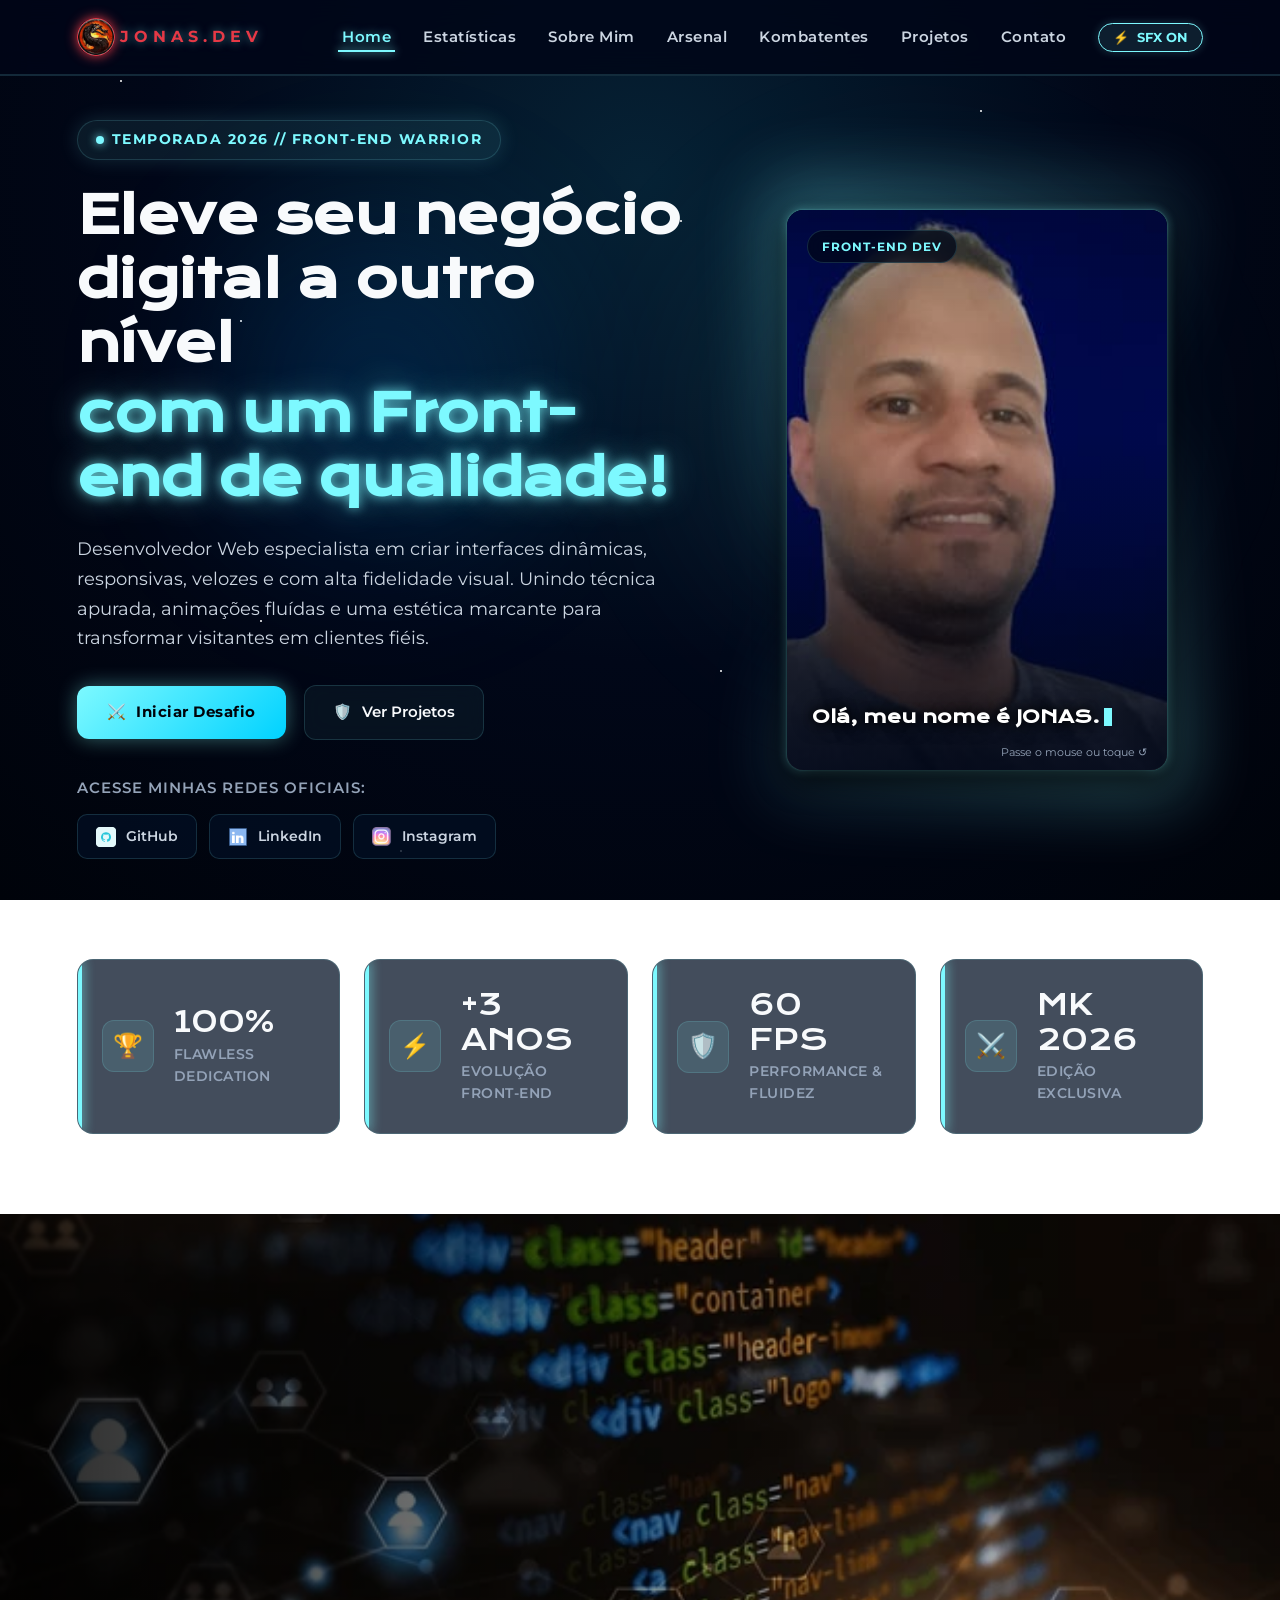
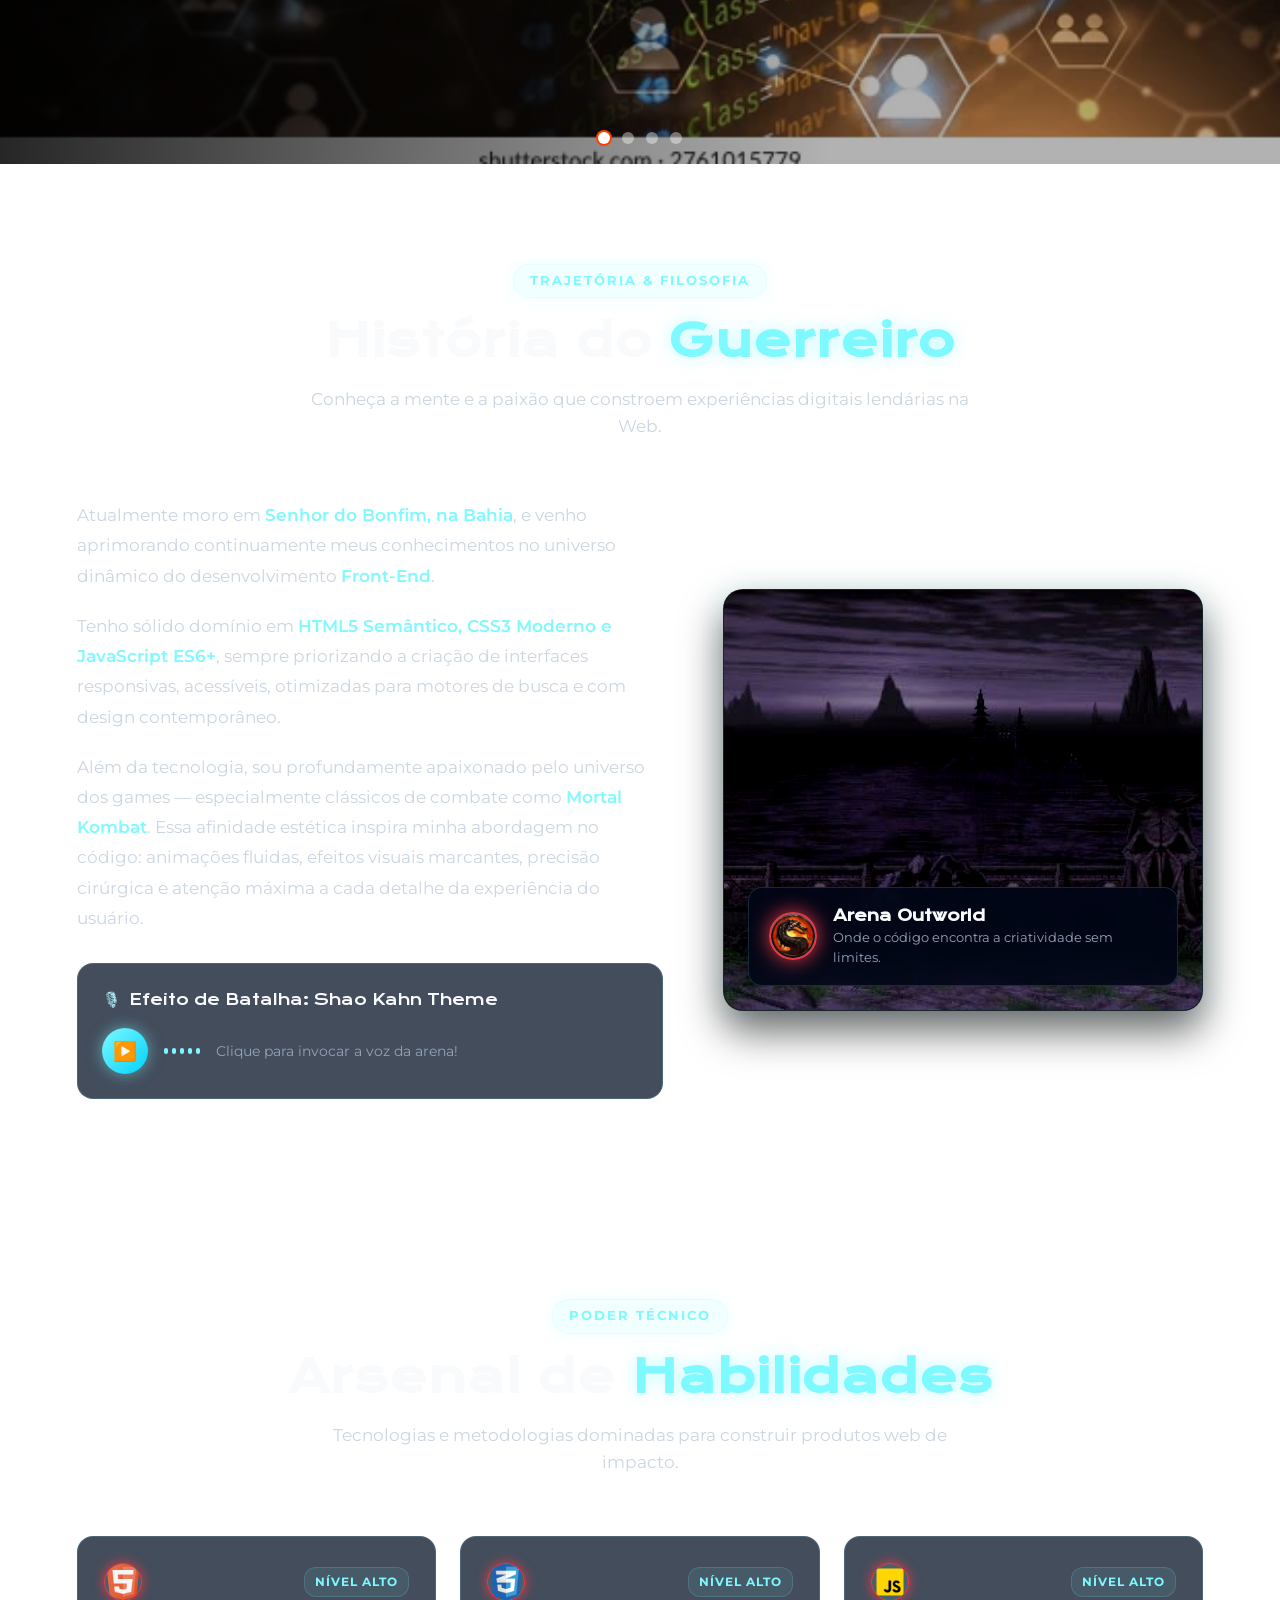
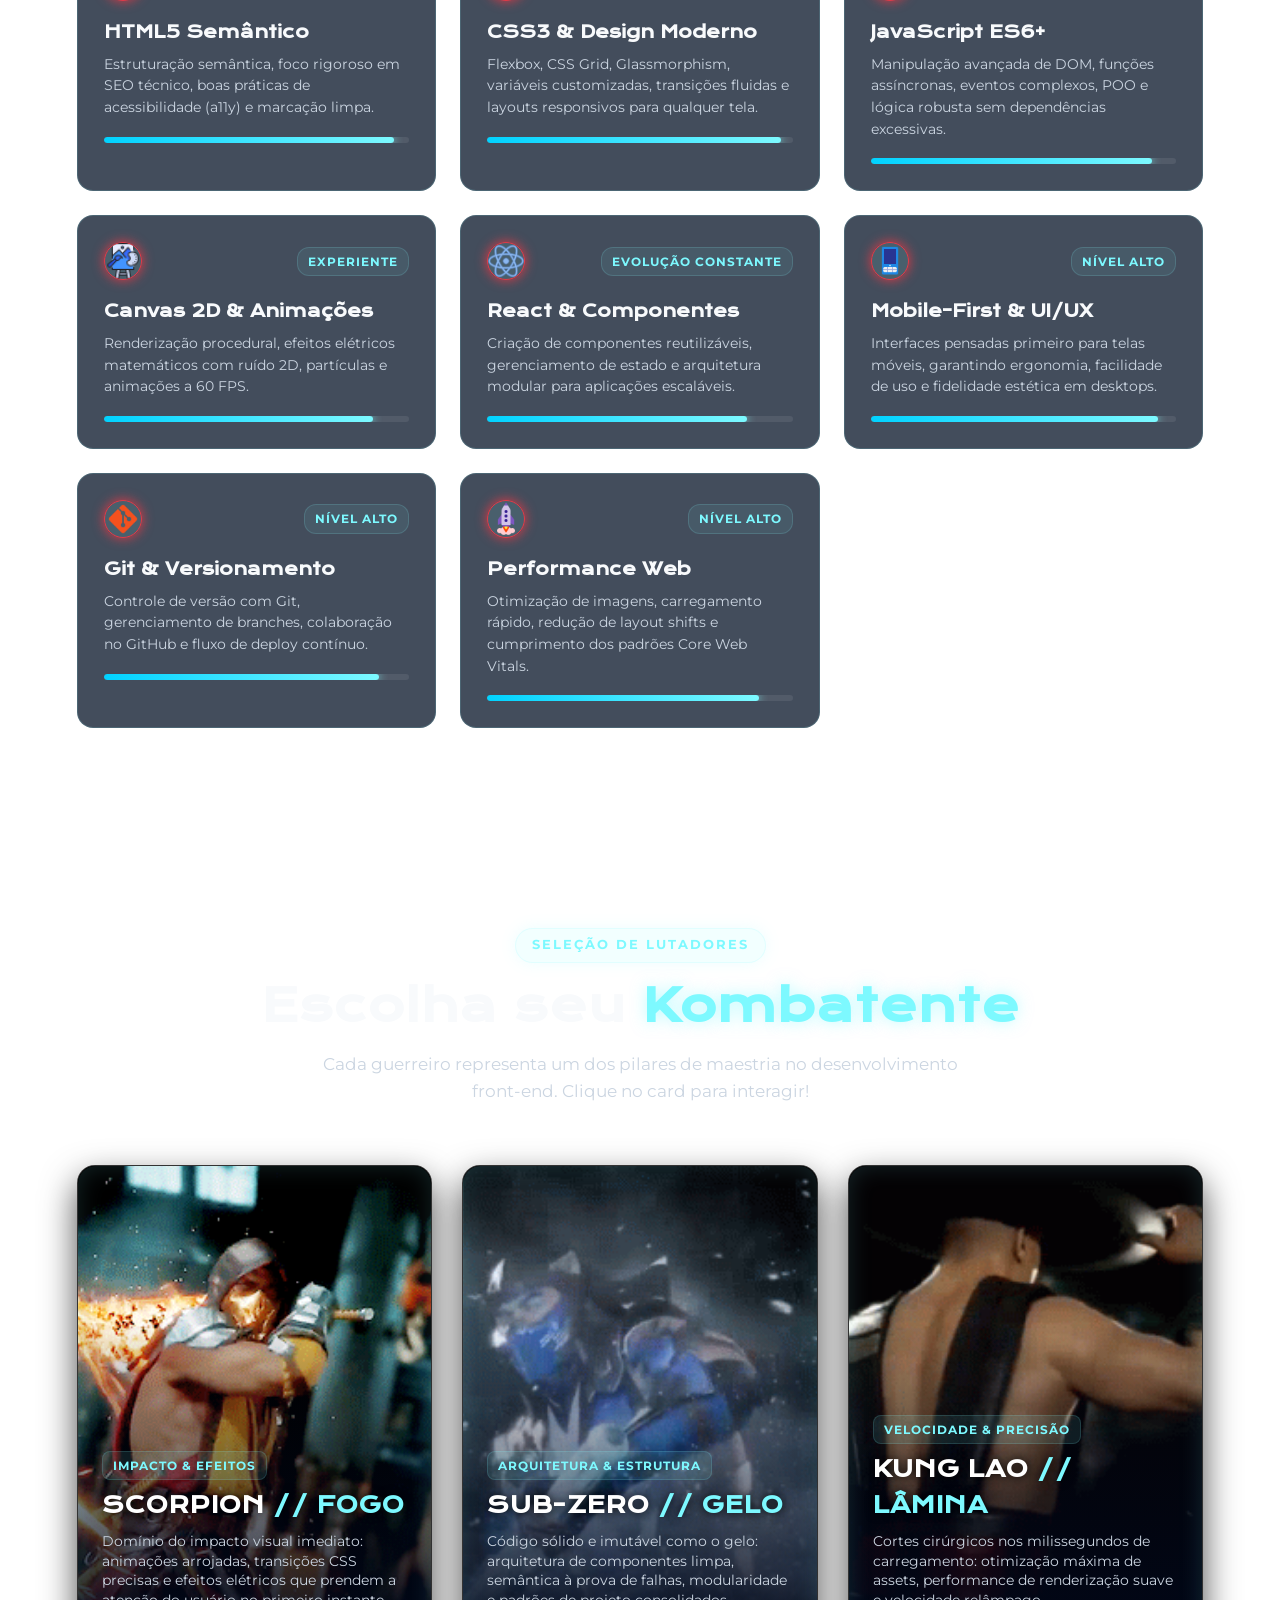
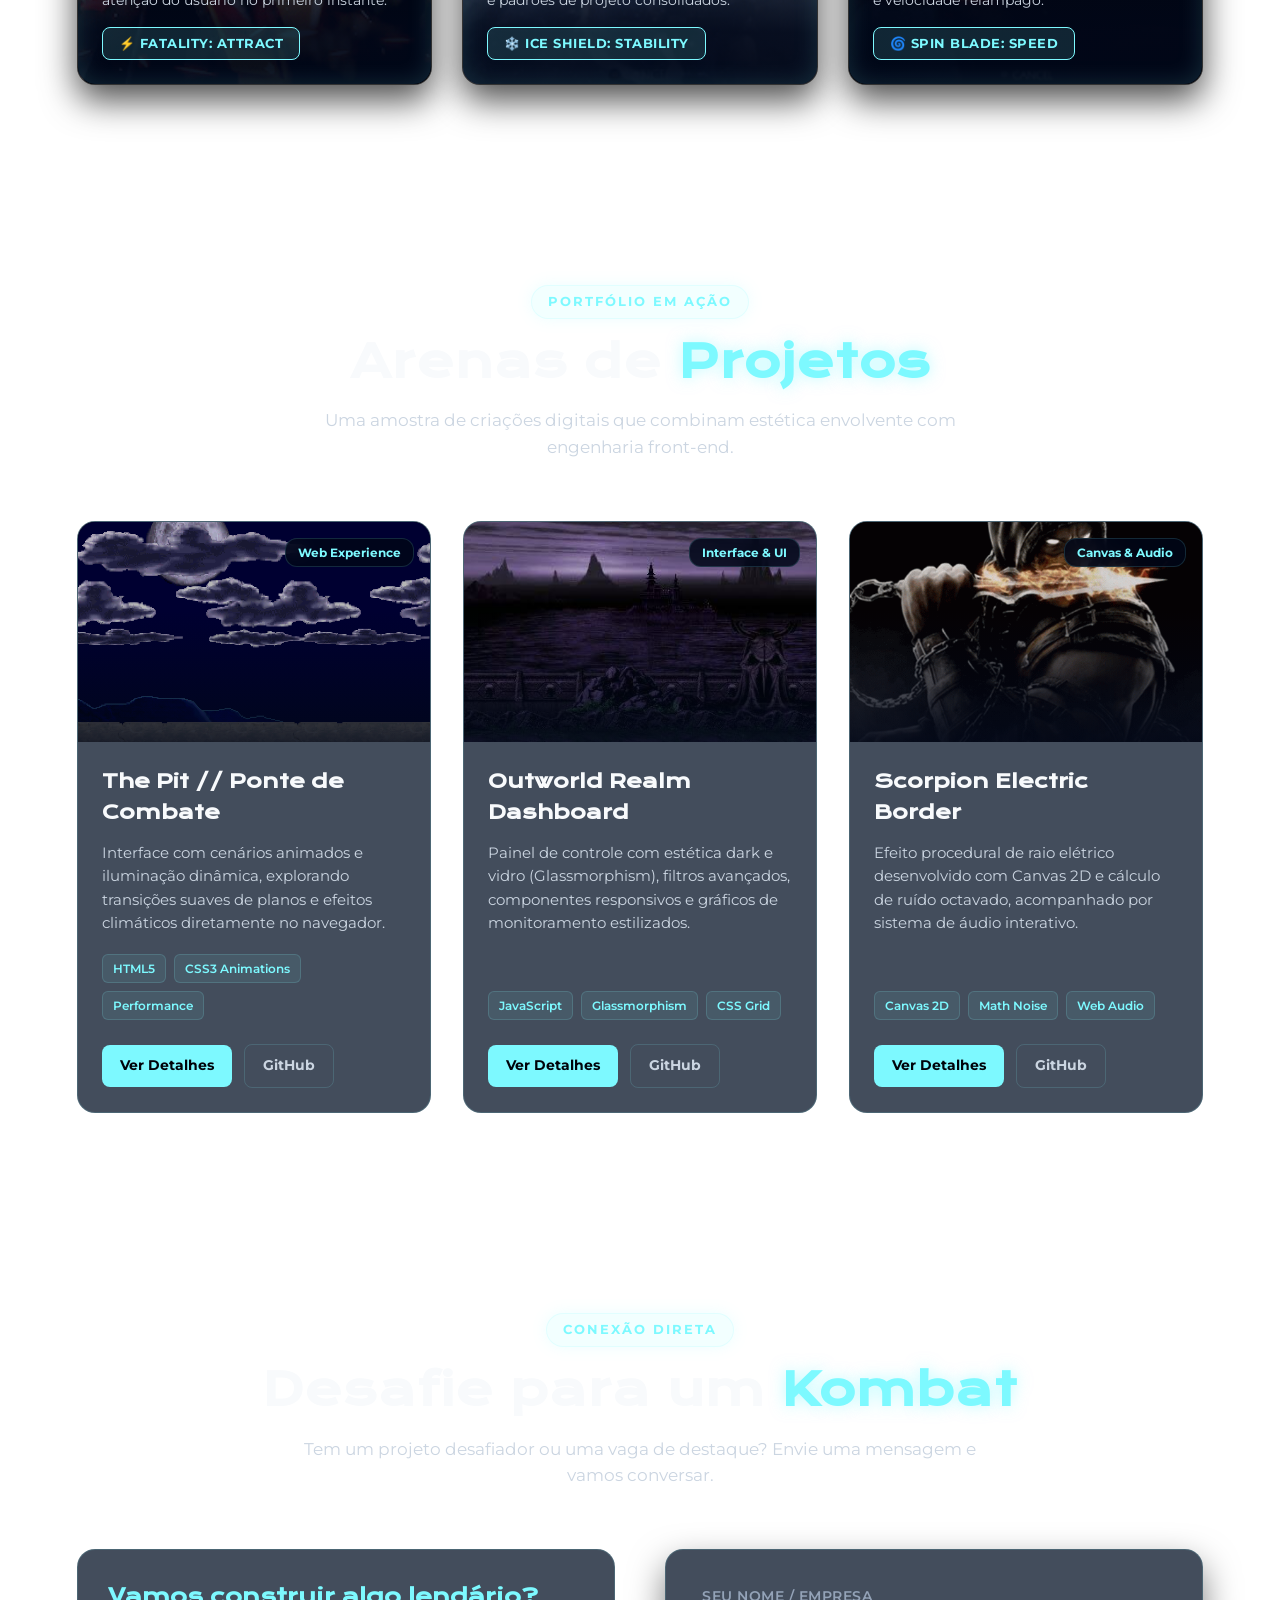
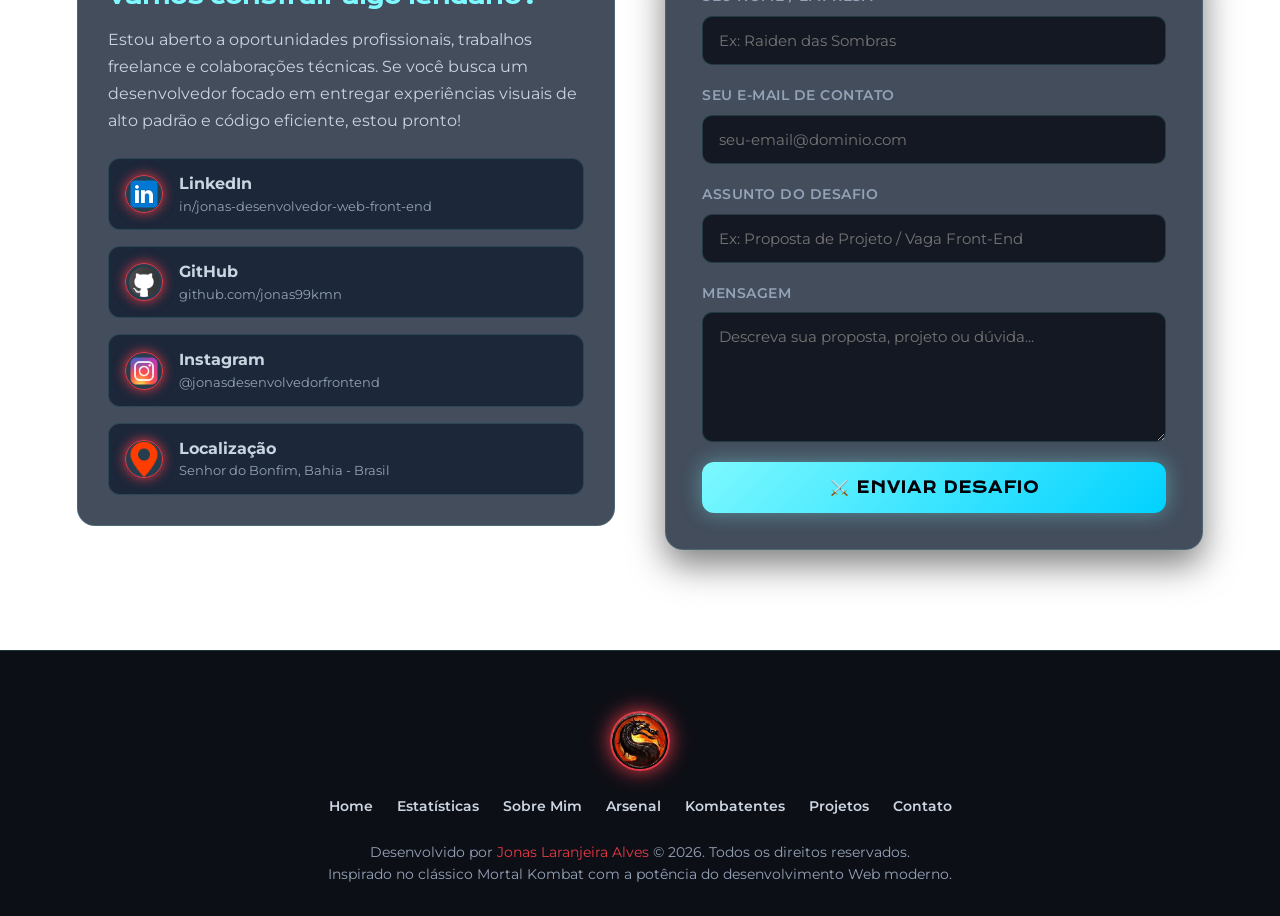
==== commit 9fac094d: "add.imagens e um carrossel mais um js e css." ====
--- a/index.html
+++ b/index.html
@@ -235,6 +235,49 @@
 
             </div>
         </section>
+<!-- BANNER HERO INTERATIVO -->
+<section>
+  <div class="hero-slider-container">
+    <div class="hero-slides">
+      <!-- SLIDE 1: codin -->
+      <div class="hero-slide ativo" style="background: linear-gradient(90deg, rgba(0,0,0,0.85) 0%, rgba(0,0,0,0.3) 65%),
+       url('assets/image.carrossel/html-programming.jpg') center/cover;">
+      </div>
+
+      <!-- SLIDE 2: html -->
+      <div class="hero-slide" style="background: linear-gradient(90deg, rgba(16,34,44,0.9) 0%, rgba(16,34,44,0.3) 65%),
+       url('assets/image.carrossel/html-img.jpg') center/cover;">
+       
+      </div>
+
+      <!-- SLIDE 3: css codin -->
+      <div class="hero-slide" style="background: linear-gradient(90deg, rgba(30,10,60,0.9) 0%, rgba(30,10,60,0.3) 65%),
+       url('assets/image.carrossel/101010jhgjfsjfhsj (1).jpg') center/cover;">
+      </div>
+
+      <!-- SLIDE 4: html css js -->
+      <div class="hero-slide" style="background: linear-gradient(90deg, rgba(30,10,60,0.9) 0%, rgba(30,10,60,0.3) 65%),
+       url('assets/image.carrossel/css.html.js.jonas.png') center/cover;">
+      </div>
+
+
+
+    </div>
+
+    <!-- BOTÕES -->
+    <button class="hero-arrow prev" aria-label="Slide anterior">&#10094;</button>
+    <button class="hero-arrow next" aria-label="Próximo slide">&#10095;</button>
+
+    <!-- PONTINHOS -->
+    <div class="hero-dots">
+      <button class="hero-dot ativo" data-indice="0" aria-label="Ir para banner 1"></button>
+      <button class="hero-dot" data-indice="1" aria-label="Ir para banner 2"></button>
+      <button class="hero-dot" data-indice="2" aria-label="Ir para banner 3"></button>
+      <button class="hero-dot" data-indice="3" aria-label="Ir para banner 4"></button>
+    </div>
+  </div>
+</section>
+
 
 
         <!-- =================================================
@@ -759,6 +802,7 @@
          SCRIPTS
     ====================================================== -->
     <script src="./scripts/main.js"></script>
+    <script src="./scripts/carousel.js"></script>
 
 </body>
 
--- a/styles/styles.css
+++ b/styles/styles.css
@@ -91,33 +91,7 @@
     animation: animStar 60s linear infinite;
 }
 
-#stars2 {
-    width: 2.5px;
-    height: 2.5px;
-    background: transparent;
-    box-shadow: 
-        160px 260px var(--cor-neon), 420px 520px var(--cor-neon),
-        620px 120px var(--cor-neon), 920px 320px var(--cor-neon),
-        1220px 620px var(--cor-neon), 1470px 370px var(--cor-neon),
-        320px 780px var(--cor-neon), 850px 840px var(--cor-neon);
-    animation: animStar 100s linear infinite;
-}
-
-#stars3 {
-    width: 1.5px;
-    height: 1.5px;
-    background: transparent;
-    box-shadow: 
-        60px 420px #fff, 320px 720px #fff, 570px 270px #fff,
-        770px 470px #fff, 1070px 170px #fff, 1370px 720px #fff,
-        200px 950px #fff, 650px 980px #fff;
-    animation: animStar 140s linear infinite;
-}
-
-@keyframes animStar {
-    from { transform: translateY(0); }
-    to { transform: translateY(-1200px); }
-}
+
 
 .ambient-lights {
     position: fixed;
@@ -839,6 +813,135 @@
     pointer-events: none;
 }
 
+/* === CONTAINER DO CARROSSEL === */
+.hero-slider-container {
+  position: relative;
+  width: 100%;
+  height: 550px; /* Altura — ajusta se quiser */
+  overflow: hidden;
+}
+
+.hero-slides {
+  width: 100%;
+  height: 100%;
+}
+
+/* === CADA SLIDE === */
+.hero-slide {
+  position: absolute;
+  top: 0;
+  left: 0;
+  width: 100%;
+  height: 100%;
+  opacity: 0; /* Escondido por padrão */
+  visibility: hidden;
+  transition: opacity 0.6s ease;
+  padding: 2rem 5%;
+  display: flex;
+  align-items: center;
+}
+
+/* Slide ATIVO aparece */
+.hero-slide.ativo {
+  opacity: 1;
+  visibility: visible;
+}
+
+.hero-tag {
+  display: inline-block;
+  padding: 0.5rem 1.2rem;
+  background: #ff3d00;
+  border-radius: 50px;
+  font-size: 0.9rem;
+  font-weight: bold;
+  margin-bottom: 1rem;
+}
+
+.hero-slide h1 {
+  font-size: 2.8rem;
+  margin-bottom: 1rem;
+  line-height: 1.2;
+}
+
+.hero-slide p {
+  font-size: 1.1rem;
+  margin-bottom: 2rem;
+  opacity: 0.95;
+}
+
+/* === BOTÕES DE NAVEGAÇÃO === */
+.hero-arrow {
+  position: absolute;
+  top: 50%;
+  transform: translateY(-50%);
+  background: rgba(0, 0, 0, 0.5); /* Fundo escuro transparente pra destacar */
+  border: none;
+  font-size: 65px; /* 🔼 Aumentei o tamanho */
+  color: white;
+  cursor: pointer;
+  z-index: 100;
+  width: 70px; /* Tamanho do botão */
+  height: 70px;
+  border-radius: 50%; /* Deixa redondo */
+  display: flex;
+  align-items: center;
+  justify-content: center;
+  padding: 0;
+  opacity: 0; /* Começa escondido */
+  visibility: hidden;
+  transition: all 0.3s ease;
+}
+
+.hero-arrow.prev { 
+  left: 15px; 
+}
+.hero-arrow.next { 
+  right: 15px; 
+}
+
+/* Aparece quando passa o mouse no banner */
+.hero-slider-container:hover .hero-arrow {
+  opacity: 1;
+  visibility: visible;
+}
+
+/* Efeito ao passar o mouse em cima do botão */
+.hero-arrow:hover {
+  background: rgba(0, 0, 0, 0.8);
+  transform: translateY(-50%) scale(1.1); /* Cresce um pouquinho */
+}
+
+/* === PONTINHOS INDICADORES === */
+.hero-dots {
+  position: absolute;
+  bottom: 20px;
+  left: 50%;
+  transform: translateX(-50%);
+  display: flex;
+  gap: 12px;
+  z-index: 10;
+}
+
+.hero-dot {
+  width: 12px;
+  height: 12px;
+  border-radius: 50%;
+  border: none;
+  background: rgba(255,255,255,0.4);
+  cursor: pointer;
+}
+
+.hero-dot.ativo {
+  background: white;
+  box-shadow: 0 0 0 2px #ff3d00;
+}
+
+/* Responsivo — celular */
+@media (max-width: 768px) {
+  .hero-slider-container { height: 400px; }
+  .hero-slide h1 { font-size: 2rem; }
+}
+
 /* --------------------------------------------------------------------------
    7. KOMBAT STATS // BADGES DE COMBATE
    -------------------------------------------------------------------------- */
